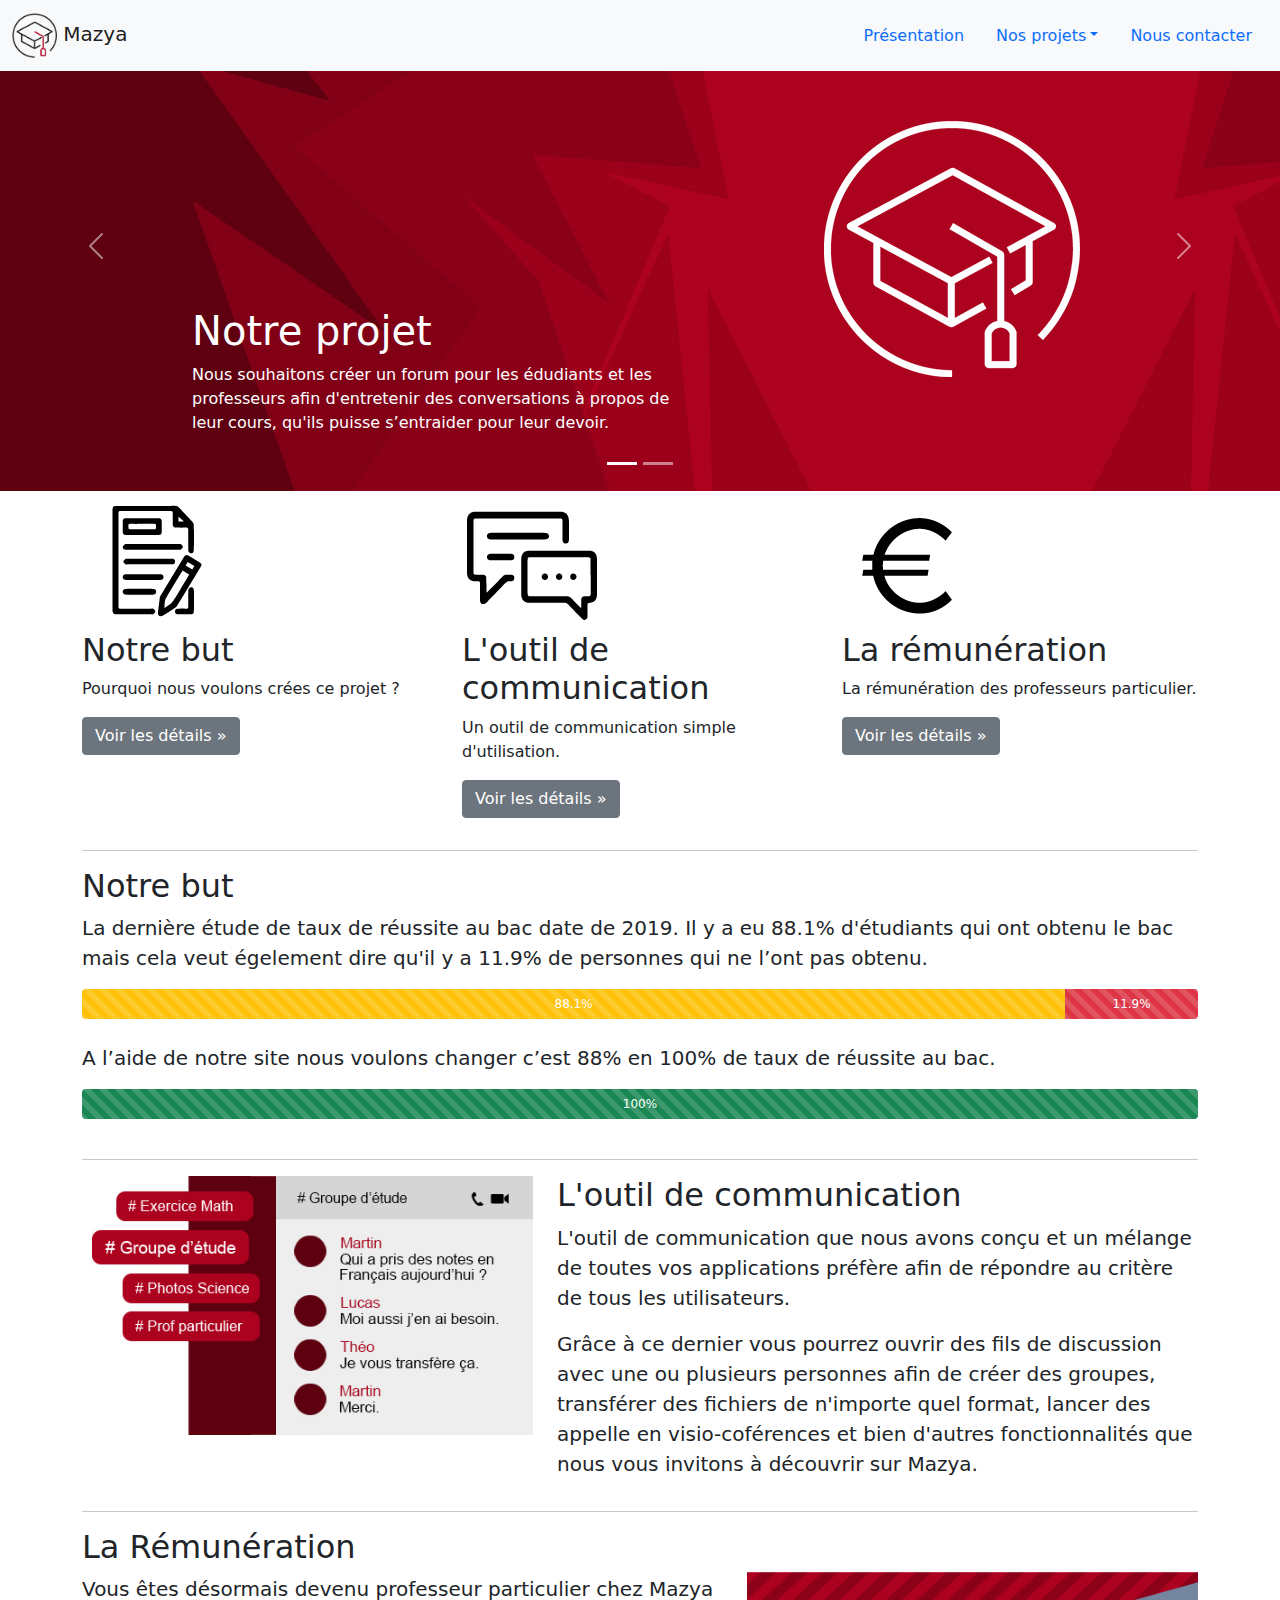
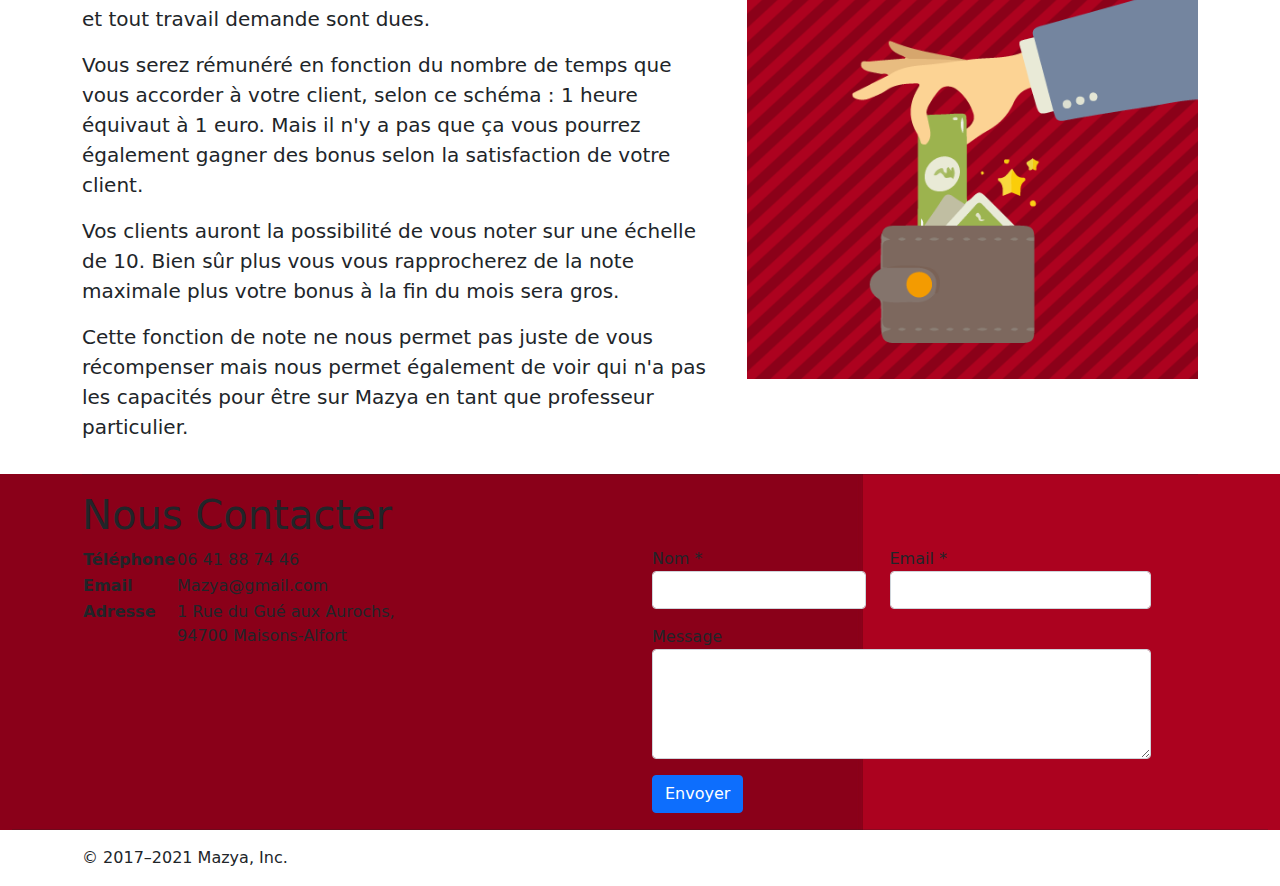
==== index.html @ 3cdfdeb8 "Update index.html" ====
<!doctype html>

<html lang="en">
  <head>
    <meta charset="utf-8">
    <meta name="viewport" content="width=device-width, initial-scale=1">
    <meta name="description" content="">
    <title>Mazya</title>
    <link rel="canonical" href="https://getbootstrap.com/docs/5.0/examples/carousel/">
    <link href="css/style.css" rel="stylesheet" >
    <link href="css/bootstrap.min.css" rel="stylesheet">
    
    <style>
      .bd-placeholder-img {
        font-size: 1.125rem;
        text-anchor: middle;
        -webkit-user-select: none;
        -moz-user-select: none;
        user-select: none;
      }

      @media (min-width: 768px) {
        .bd-placeholder-img-lg {
          font-size: 3.5rem;
        }
      }
    </style>
  </head>

  <body>
    
<header>
  <nav class="navbar navbar-expand-md navbar-light fixed-top bg-light">
    <div class="container-fluid">
          <a class="navbar-brand" id="navbar-brand-title" href="#">
          <img src="img\logo.png" alt="logo" width="45" height="45"> Mazya</a>
      <ul class="nav nav-pills">
        <li class="nav-item">
          <a class="nav-link" href="#">Présentation</a>
        </li>
        <li class="nav-item dropdown">
          <a class="nav-link dropdown-toggle" href="#" id="dropdown01" data-bs-toggle="dropdown" aria-expanded="false">Nos projets</a>
            <ul class="dropdown-menu" aria-labelledby="dropdown01">
              <li><a class="dropdown-item" id="dropdown-item" href="#but">Notre but</a></li>
              <li><a class="dropdown-item" id="dropdown-item" href="#communication">Communication</a></li>
              <li><a class="dropdown-item" id="dropdown-item" href="#argent">Rémuneration</a></li>   
            </ul>
        </li>
        <li class="nav-item">
          <a class="nav-link"  id="navbar-background" href="#Nouscontacter">Nous contacter</a>
        </li>
      </ul>
    </div>
  </nav>
</header>

<main>
  <div data-bs-spy="scroll" data-bs-target="#" data-bs-offset="0" tabindex="0">
  <div id="myCarousel" class="carousel slide" data-bs-ride="carousel">
    <div class="carousel-indicators">
      <button type="button" id="Présentation" data-bs-target="#myCarousel" data-bs-slide-to="0" class="active" aria-current="true" aria-label="Slide 1"></button>
      <button type="button" data-bs-target="#myCarousel" data-bs-slide-to="1" aria-label="Slide 2"></button>
    </div>

    <div class="carousel-inner">
      <div class="carousel-item active">
        <img src="img/banniere1.jpg" id="backgroud-carousel" class="bd-placeholder-img" aria-hidden="true" preserveAspectRatio="xMidYMid slice" focusable="false">
        <div class="container">
          <div class="carousel-caption text-start">
            <h1>Notre projet</h1>          
             <p>Nous souhaitons créer un forum pour les édudiants et les<br>
              professeurs afin d'entretenir des conversations à propos de<br>
              leur cours, qu'ils puisse s’entraider pour leur devoir.</p>
          </div>
        </div>
      </div>

      <div class="carousel-item">
        <img src="img/banniere2.jpg" id="backgroud-carousel" class="bd-placeholder-img" aria-hidden="true" preserveAspectRatio="xMidYMid slice" focusable="false">
        <div class="container">
          <div class="carousel-caption">

<!-- Button trigger modal -->
      <p><button type="button" class="btn btn-lg btn-primary" id="background-button" data-bs-toggle="modal" data-bs-target="#exampleModal">En savoir plus &raquo;</button></p>

          </div>
        </div>
      </div>
    </div>
    <button class="carousel-control-prev" type="button" data-bs-target="#myCarousel" data-bs-slide="prev">
      <span class="carousel-control-prev-icon" aria-hidden="true"></span>
      <span class="visually-hidden">Previous</span>
    </button>
    <button class="carousel-control-next" type="button" data-bs-target="#myCarousel" data-bs-slide="next">
      <span class="carousel-control-next-icon" aria-hidden="true"></span>
      <span class="visually-hidden">Next</span>
    </button>
  </div>

<!-- Modal -->
<div class="modal fade" id="exampleModal" tabindex="-1" aria-labelledby="exampleModalLabel" aria-hidden="true">
  <div class="modal-dialog modal-dialog-centered">
    <div class="modal-content">
      <div class="modal-header">
        <h5 class="modal-title" id="exampleModalLabel">Abonnement Mazya pro</h5>
      </div>
      <div class="modal-body" id="modal-text">
      Nous aimerions mettre en place un système d’abonnement qui vous permettrait d’obtenir l’aide de professeur particulier en échange de 9,99 € par mois, bien évidemment les professeurs particuliers qui aideront les étudiants sur la plateforme seront rémunérés.
      </div>
      <div class="modal-footer">
        <button type="button" class="btn btn-secondary" id="background-button" data-bs-dismiss="modal">Fermer</button>
      </div>
    </div>
  </div>
</div>

  <!-- Marketing messaging and featurettes
  ================================================== -->
  <!-- Wrap the rest of the page in another container to center all the content. -->

  <div class="container marketing">

    <!-- Three columns of text below the carousel -->
    <div class="row">
      <div class="col-lg-4">
        <img src="img/abonnement.png" id="backgroud-carousel">
        <h2>Notre but</h2>
        <p>Pourquoi nous voulons crées ce projet ?</p>
        <p><a class="btn btn-secondary" id="background-button" href="#but">Voir les détails &raquo;</a></p>
      </div><!-- /.col-lg-4 -->

      <div class="col-lg-4">
        <img src="img/message.png" id="backgroud-carousel">
        <h2>L'outil de communication</h2>
        <p>Un outil de communication simple d'utilisation.</p>
        <p><a class="btn btn-secondary" id="background-button" href="#communication">Voir les détails &raquo;</a></p>
      </div><!-- /.col-lg-4 -->

      <div class="col-lg-4">
        <img src="img/euro.png" id="backgroud-carousel">
        <h2>La rémunération</h2>
        <p>La rémunération des professeurs particulier.</p>
        <p><a class="btn btn-secondary" id="background-button" href="#argent">Voir les détails &raquo;</a></p>
      </div><!-- /.col-lg-4 -->
    </div><!-- /.row -->



    <!-- START THE FEATURETTES -->

    <hr class="featurette-divider" id="but">

    <div class="row featurette">
      <div class="col-md-12">
        <h2 class="featurette-heading">Notre but</h2>
        <p class="lead">La dernière étude de taux de réussite au bac date de 2019. Il y a eu 88.1% d'étudiants qui ont obtenu le bac mais cela veut égelement dire qu'il y a 11.9% de personnes qui ne l’ont pas obtenu.</p>
      </div>
      <div class="col-md-12">
        <div class="progress" style="height: 30px;" >
        <div class="progress-bar progress-bar-striped progress-bar-animated bg-warning" role="progressbar" style="width: 88.1%;" aria-valuenow="88.1" aria-valuemin="0" aria-valuemax="100">88.1%</div>
        <div class="progress-bar progress-bar-striped progress-bar-animated bg-danger" style="width:11.9%" aria-valuenow="11.9" aria-valuemin="0" aria-valuemax="100">11.9%</div>
        </div>
        <br>

        <div class="row featurette">
        <div class="col-md-12">
        <p class="lead">A l’aide de notre site nous voulons changer c’est 88% en 100% de taux de réussite au bac.</p></div>
        </div>

        <div class="progress" style="height: 30px;">
        <div class="progress-bar progress-bar-striped progress-bar-animated bg-success" role="progressbar" style="width: 100%;" aria-valuenow="100" aria-valuemin="0" aria-valuemax="100">100%</div>
        </div>
        <br>
      </div>
    </div>

    <hr class="featurette-divider" id="communication">

    <div class="row featurette">
      <div class="col-md-7 order-md-2">
        <h2 class="featurette-heading">L'outil de communication</h2>
        <p class="lead">L'outil de communication que nous avons conçu et un mélange de toutes vos applications préfère afin de répondre au critère de tous les utilisateurs.</p>
        <p class="lead">Grâce à ce dernier vous pourrez ouvrir des fils de discussion avec une ou plusieurs personnes afin de créer des groupes, transférer des fichiers de n'importe quel format, lancer des appelle en visio-coférences et bien d'autres fonctionnalités que nous vous invitons à découvrir sur Mazya.</p>
      </div>
      <div class="col-md-5">
        <img src="img/communication.jpg" class="bd-placeholder-img bd-placeholder-img-lg featurette-image img-fluid mx-auto" role="img" preserveAspectRatio="xMidYMid slice" focusable="false">

      </div>
    </div>

    <hr class="featurette-divider" id="argent">

    <div class="row featurette">
      <div class="col-md-7">
        <h2 class="featurette-heading">La Rémunération</h2>
        <p class="lead">Vous êtes désormais devenu professeur particulier chez Mazya et tout travail demande sont dues.</p>
        <p class="lead">Vous serez rémunéré en fonction du nombre de temps que vous accorder à votre client, selon ce schéma : 1 heure équivaut à 1 euro. Mais il n'y a pas que ça vous pourrez également gagner des bonus selon la satisfaction de votre client.</p>
        <p class="lead">Vos clients auront la possibilité de vous noter sur une échelle de 10. Bien sûr plus vous vous rapprocherez de la note maximale plus votre bonus à la fin du mois sera gros.</p>
        <p class="lead">Cette fonction de note ne nous permet pas juste de vous récompenser mais nous permet également de voir qui n'a pas les capacités pour être sur Mazya en tant que professeur particulier.</p>
      </div>
      <div class="col-md-5 order-md-1">
        <img src="img/rémunération.png" class="bd-placeholder-img bd-placeholder-img-lg featurette-image img-fluid mx-auto" role="img" preserveAspectRatio="xMidYMid slice"focusable="false">
    </div>

    <!-- /END THE FEATURETTES -->

  </div>
</div><!-- /.container -->

    <!-- Container (Contact Section) -->
<div class="container-fluid" style="background-image: url('img/banniere3.jpg');">
<div id="contact" class="container">
  <hr class="featurette-divider" id="Nouscontacter">
  <h1 id="test2">Nous Contacter</h1>
  <div class="row">
      
       <div class="col-md-6">
          <table id="table">
          <tr>
            <td class="td1"><b>Téléphone</b></td>
            <td class="td2">06 41 88 74 46</td>
          </tr>
          <tr>
            <td class="td3"><b>Email</b></td>
            <td class="td4">Mazya@gmail.com</td>
          </tr>
          <tr>
            <td class="align-text-top td3"><b>Adresse</b></td>
            <td class="td4">1 Rue du Gué aux Aurochs, <br>94700 Maisons-Alfort</td>
          </tr>
        </table>
       </div>
      <form action="mailto:zakariabelfaida2004@gmail.com" class="col-md-6">              
      <div>
        <div class="row">
         <div class="col-sm-5 form-group">
          <label id="td5">Nom *</label>
          <input class="form-control" id="name" type="text" required="required" data-validation-required-message="Please enter your name." />
          <p class="help-block text-danger"></p>
         </div>

         <div class="col-sm-6 form-group">
          <label id="td5">Email *</label>
          <input class="form-control" id="email" type="email" required="required" data-validation-required-message="Please enter your email address." />
          <p class="help-block text-danger"></p>
         </div>

         <div class="col-sm-11 form-group">
          <label>Message</label>
          <textarea class="form-control" id="message" rows="4" required="required" data-validation-required-message="Please enter a message."></textarea>
          <p class="help-block text-danger"></p>
         </div>

         <div class="form-group">
          <button class="btn btn-primary btn-block" id="button-contact" type="submit">Envoyer</button></div>
       </div>
      </div>
    </form>
    </div>
  </div>
  <hr class="featurette-divider2" >
</div>

  <!-- FOOTER -->
    <footer class="container-fluid">
    <p class="container">&copy; 2017–2021 Mazya, Inc.</p>
  </footer>
</main>
</div>
  <script src="js/bootstrap.bundle.min.js"></script>
  </body>
</html>
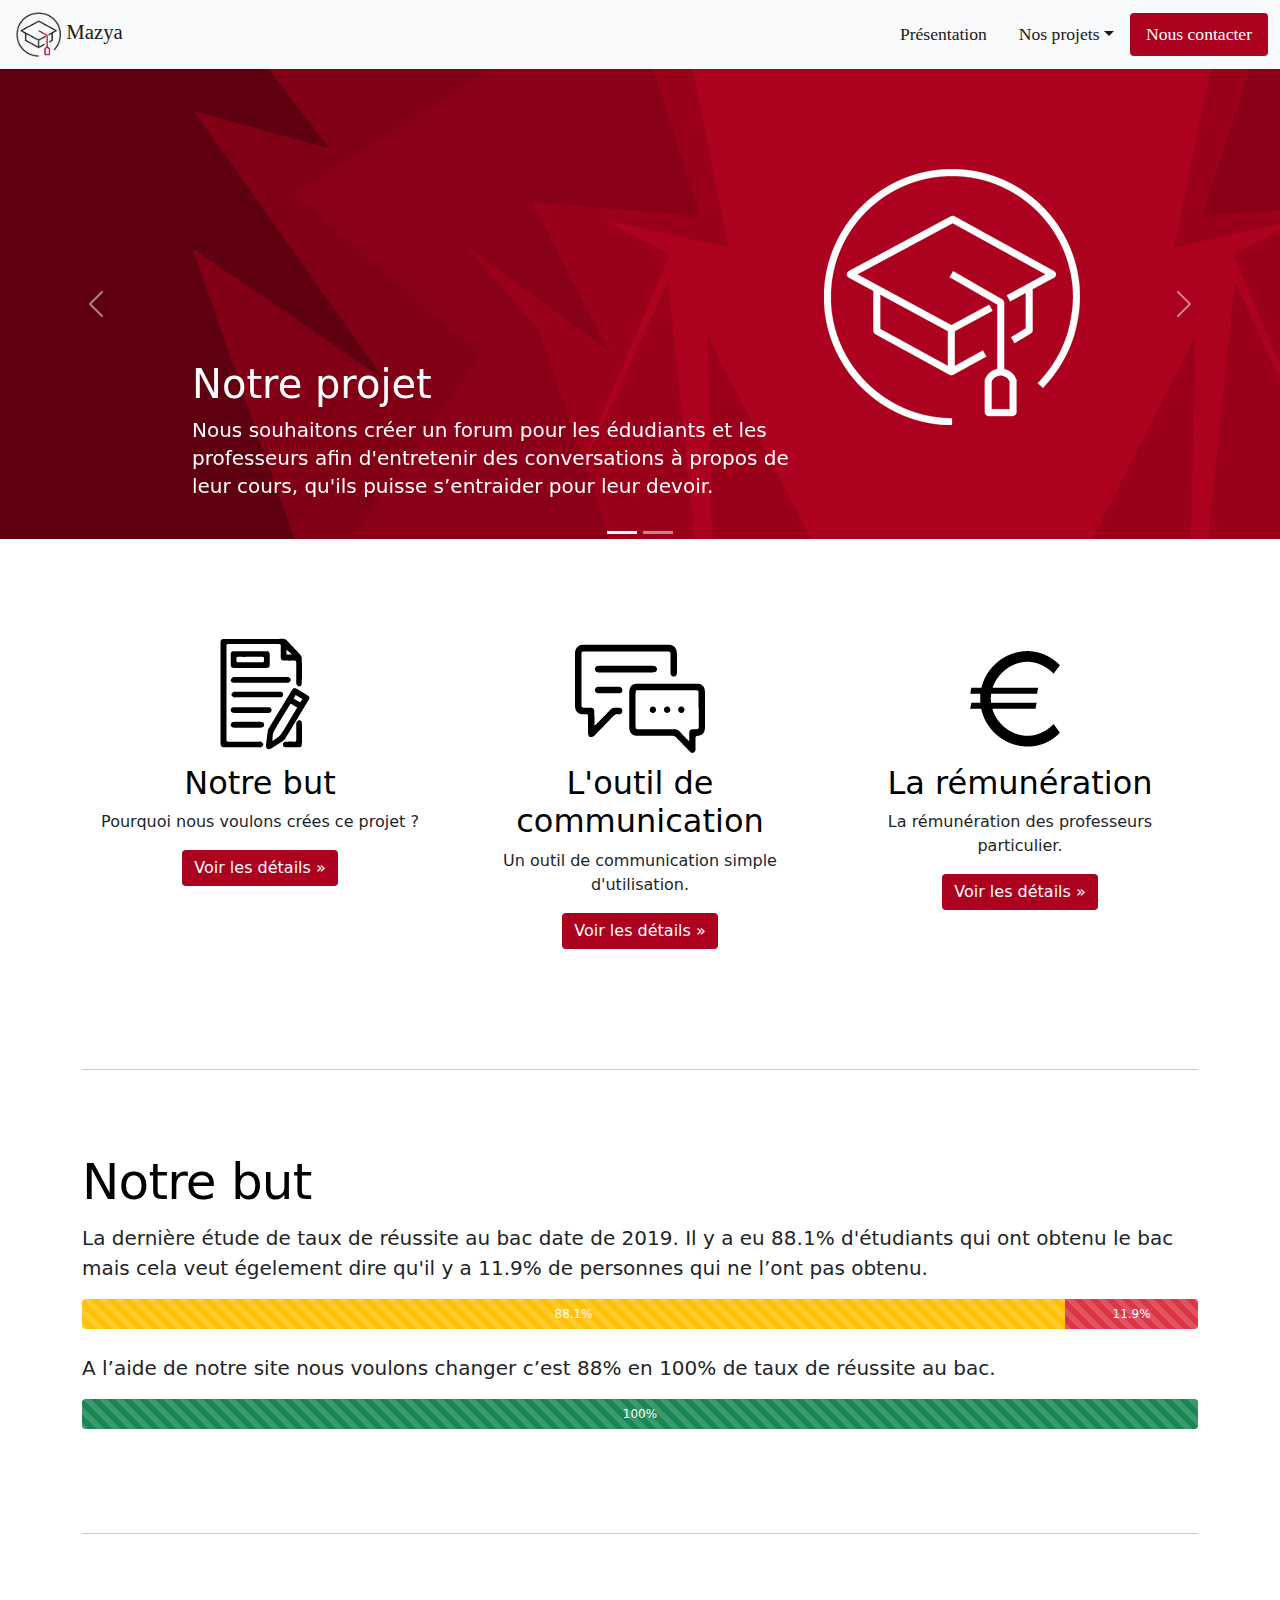
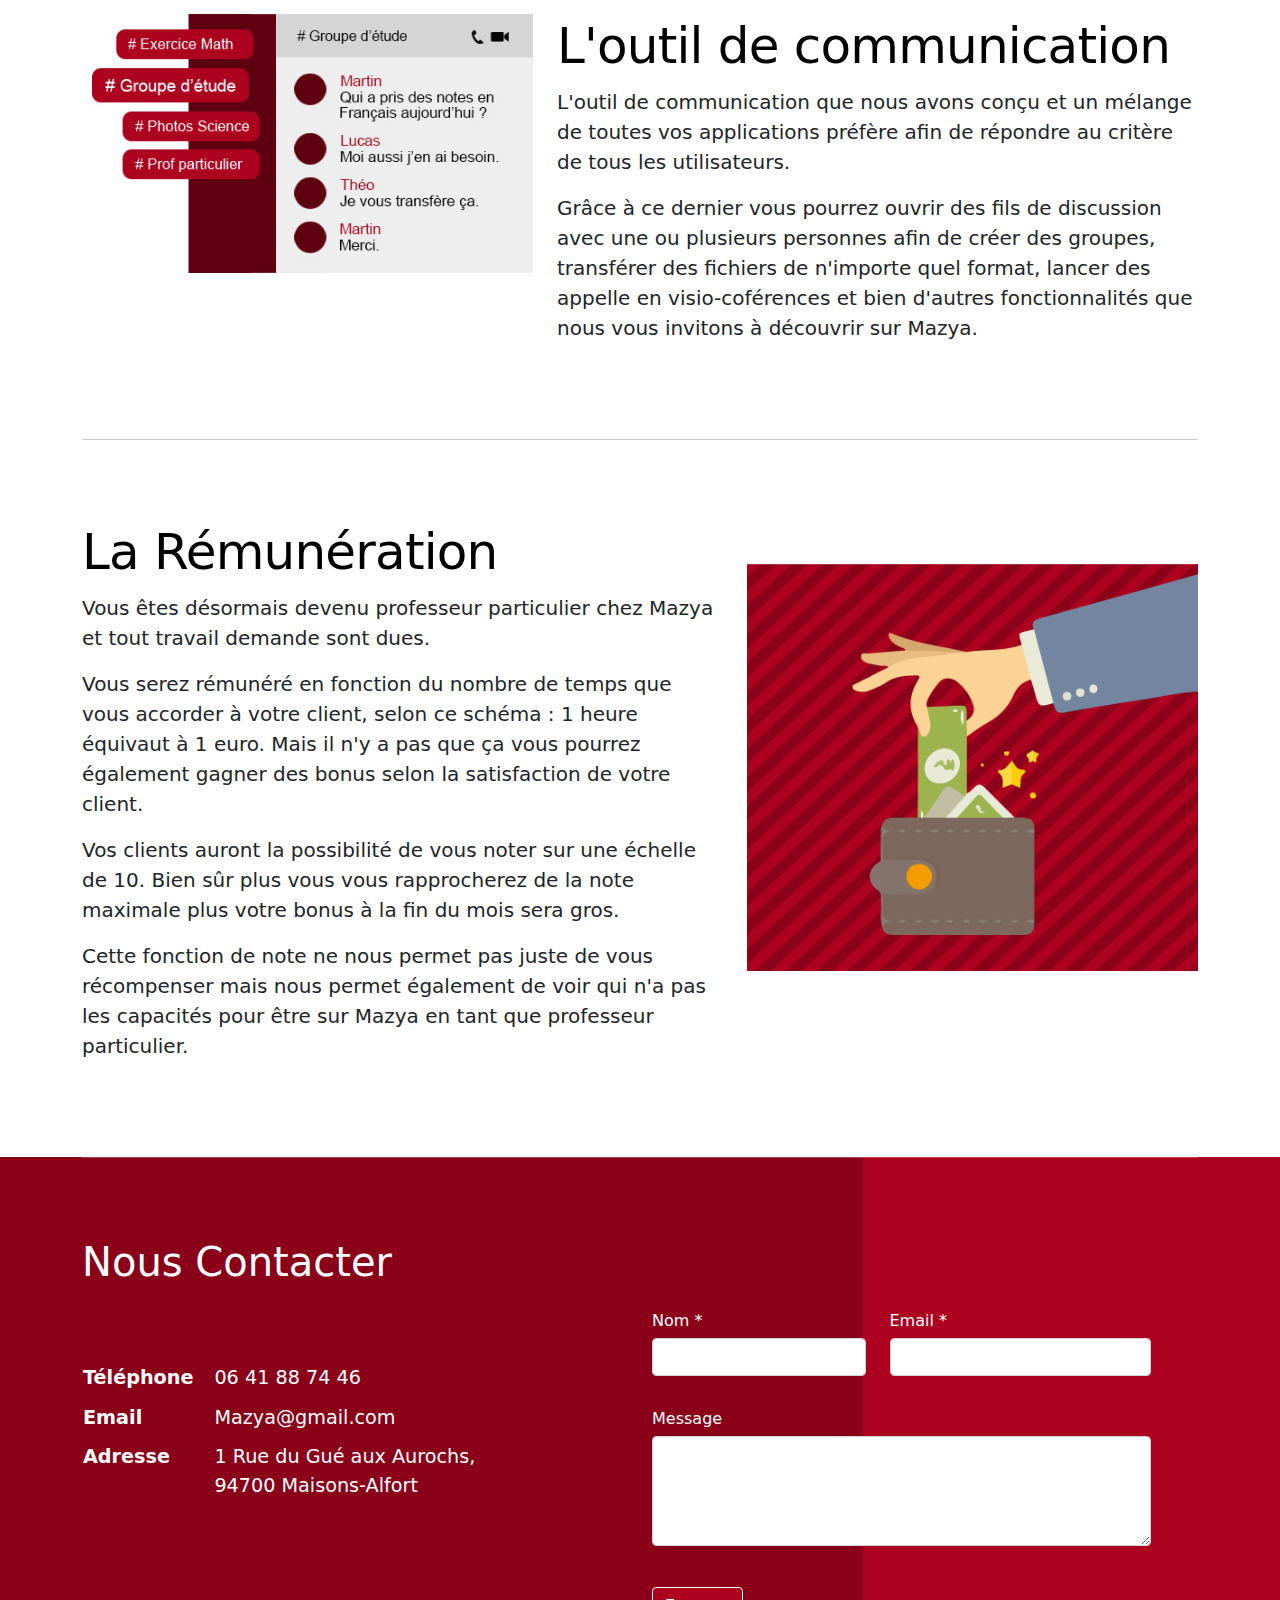
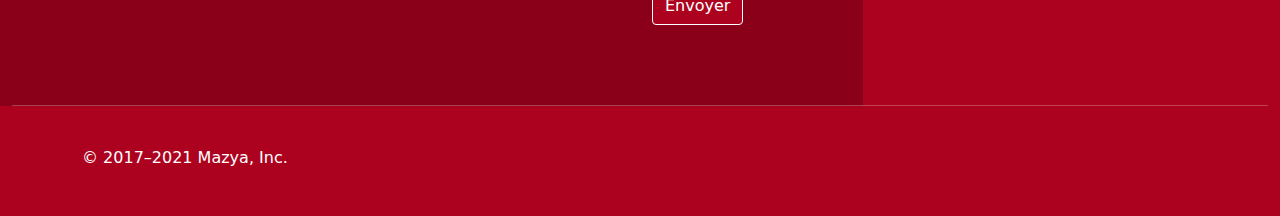
==== commit 6d62ba81: "Add files via upload" ====
--- a/index.html
+++ b/index.html
@@ -7,9 +7,8 @@
     <meta name="description" content="">
     <title>Mazya</title>
     <link rel="canonical" href="https://getbootstrap.com/docs/5.0/examples/carousel/">
-    <link href="css/style.css" rel="stylesheet" >
-    <link href="css/bootstrap.min.css" rel="stylesheet">
-    
+    <link href="Style.css" rel="stylesheet" >
+
     <style>
       .bd-placeholder-img {
         font-size: 1.125rem;
@@ -267,6 +266,6 @@
   </footer>
 </main>
 </div>
-  <script src="js/bootstrap.bundle.min.js"></script>
+<script src="js/bootstrap.bundle.min.js"></script>
   </body>
 </html>
--- a/Style.css
+++ b/Style.css
@@ -0,0 +1,284 @@
+/* GLOBAL STYLES
+-------------------------------------------------- */
+/* Padding below the footer and lighter body text */
+
+body 
+{
+  padding-top: 3rem;
+  color: #5a5a5a;
+}
+
+
+/* CUSTOMIZE THE CAROUSEL
+-------------------------------------------------- */
+
+/* Carousel base class */
+.carousel 
+{
+  margin-bottom: 4rem;
+}
+/* Since positioning the image, we need to help out the caption */
+.carousel-caption 
+{
+  bottom: 3rem;
+  z-index: 10;
+}
+
+/* Declare heights because of positioning of img element */
+.carousel-item 
+{
+  height: 32rem;
+}
+.carousel-item > img 
+{
+  position: absolute;
+  top: 0;
+  left: 0;
+  min-width: 100%;
+  height: 32rem; 
+}
+
+
+/* MARKETING CONTENT
+-------------------------------------------------- */
+
+/* Center align the text within the three columns below the carousel */
+.marketing .col-lg-4 {
+  margin-bottom: 1.5rem;
+  text-align: center;
+}
+.marketing h2 {
+  font-weight: 400;
+}
+/* rtl:begin:ignore */
+.marketing .col-lg-4 p {
+  margin-right: .75rem;
+  margin-left: .75rem;
+}
+/* rtl:end:ignore */
+
+
+/* Featurettes
+------------------------- */
+
+.featurette-divider {
+  margin: 5rem 0; /* Space out the Bootstrap <hr> more */
+}
+
+/* Thin out the marketing headings */
+.featurette-heading {
+  font-weight: 300;
+  line-height: 1.3;
+  /* rtl:remove */
+  letter-spacing: -.05rem;
+}
+
+
+/* RESPONSIVE CSS
+-------------------------------------------------- */
+
+@media (min-width: 40em) {
+  /* Bump up size of carousel content */
+  .carousel-caption p {
+    margin-bottom: 1.25rem;
+    font-size: 1.25rem;
+    line-height: 1.4;
+  }
+
+  .featurette-heading {
+    font-size: 50px;
+  }
+}
+
+@media (min-width: 62em) {
+  .featurette-heading {
+    margin-top: 0rem;
+  }
+}
+
+#navbar-brand-title
+{
+	color: #1a1a1a;
+	text-decoration: none;
+	font-size: 1.3em;
+	font-family: helvetica rounded; 
+	margin: -1px;
+	padding: 5px;
+
+}
+
+li a 
+{
+	color: #1a1a1a;
+	text-decoration: none;
+	font-size: 1.1em;
+	font-family: helvetica rounded;
+}
+
+li a:hover:not(.active) 
+{
+  color: #ad021f;
+}
+
+.active 
+{
+  color: #ad021f;
+}
+
+ #navbar-background
+ {
+ 	background-color: #ad021f;
+ 	color: white;
+ }
+
+ #navbar-background:hover:not(.active)
+ {
+ 	color: #ad021f;
+ 	background-color: #f8f9fa;
+ }
+
+#backgroud-carousel
+{
+	width: auto;
+	height: auto;
+}
+
+#background-button
+{
+	background-color: #ad021f;
+	border: none;
+}
+
+h2
+{
+	color: black;
+}
+
+#dropdown-item
+{
+	background-color: white;
+}
+
+#modal-text
+{
+	text-decoration: none;
+	font-size: 1.2em; 
+	color: black; 
+}
+
+label
+{
+	padding-top: 15px;
+	padding-bottom: 5px;
+}
+
+
+#table
+{
+	font-size: 1.2em;
+	color: white;
+}
+
+.td1
+{
+	padding-top: 70px;
+	padding-left: px;
+}
+
+.td2
+{
+	padding-top: 70px;
+	padding-left: 20px;
+}
+
+.td3
+{
+	padding-top: 10px;
+	padding-left: px;
+}
+
+.td4
+{
+	padding-left: 20px;
+	padding-top: 10px;
+}
+
+.form-control 
+{
+  	border-radius: 0;
+  	border-color: white;
+  	border: none;
+  	border-bottom: 1px solid;
+  	background-color: #ad021f;
+  	color: white;
+}
+
+.form-control:focus 
+{
+  border-bottom: 2px solid;
+  border-color: white;
+  background-color: #ad021f;
+  color: white;
+}
+
+
+#button-contact
+{
+	margin-top: 25px;
+	border: 1px solid;
+	color: white;
+ 	background-color: #ad021f;
+ 	border-color: white;
+}
+
+ #button-contact:hover:not(.active)
+ {
+	border-color: #ad021f;
+	background-color: white;
+	color: #ad021f;
+ 	border: 1px solid;
+ }
+
+textarea 
+{
+    resize: none;
+}
+
+#test2
+{
+ 	color: white;
+}
+
+#contact
+{
+	color: white;
+	background-image: 
+}
+
+.lead
+{
+	font-size: 1.4em;
+}
+
+footer
+{
+	padding-bottom: 30px; 
+	padding-top: 40px;
+	background-color: #ad021f;
+	color: white;
+}
+
+.featurette-divider2 
+{
+  margin-top: 5rem;
+  margin-bottom: .50px;
+  color: white
+}
+
+@charset "UTF-8";/*!
+ * Bootstrap v5.0.0-beta2 (https://getbootstrap.com/)
+ * Copyright 2011-2021 The Bootstrap Authors
+ * Copyright 2011-2021 Twitter, Inc.
+ * Licensed under MIT (https://github.com/twbs/bootstrap/blob/main/LICENSE)
+ */:root{--bs-blue:#0d6efd;--bs-indigo:#6610f2;--bs-purple:#6f42c1;--bs-pink:#d63384;--bs-red:#dc3545;--bs-orange:#fd7e14;--bs-yellow:#ffc107;--bs-green:#198754;--bs-teal:#20c997;--bs-cyan:#0dcaf0;--bs-white:#fff;--bs-gray:#6c757d;--bs-gray-dark:#343a40;--bs-primary:#0d6efd;--bs-secondary:#6c757d;--bs-success:#198754;--bs-info:#0dcaf0;--bs-warning:#ffc107;--bs-danger:#dc3545;--bs-light:#f8f9fa;--bs-dark:#212529;--bs-font-sans-serif:system-ui,-apple-system,"Segoe UI",Roboto,"Helvetica Neue",Arial,"Noto Sans","Liberation Sans",sans-serif,"Apple Color Emoji","Segoe UI Emoji","Segoe UI Symbol","Noto Color Emoji";--bs-font-monospace:SFMono-Regular,Menlo,Monaco,Consolas,"Liberation Mono","Courier New",monospace;--bs-gradient:linear-gradient(180deg, rgba(255, 255, 255, 0.15), rgba(255, 255, 255, 0))}*,::after,::before{box-sizing:border-box}@media (prefers-reduced-motion:no-preference){:root{scroll-behavior:smooth}}body{margin:0;font-family:var(--bs-font-sans-serif);font-size:1rem;font-weight:400;line-height:1.5;color:#212529;background-color:#fff;-webkit-text-size-adjust:100%;-webkit-tap-highlight-color:transparent}[tabindex="-1"]:focus:not(:focus-visible){outline:0!important}hr{margin:1rem 0;color:inherit;background-color:currentColor;border:0;opacity:.25}hr:not([size]){height:1px}.h1,.h2,.h3,.h4,.h5,.h6,h1,h2,h3,h4,h5,h6{margin-top:0;margin-bottom:.5rem;font-weight:500;line-height:1.2}.h1,h1{font-size:calc(1.375rem + 1.5vw)}@media (min-width:1200px){.h1,h1{font-size:2.5rem}}.h2,h2{font-size:calc(1.325rem + .9vw)}@media (min-width:1200px){.h2,h2{font-size:2rem}}.h3,h3{font-size:calc(1.3rem + .6vw)}@media (min-width:1200px){.h3,h3{font-size:1.75rem}}.h4,h4{font-size:calc(1.275rem + .3vw)}@media (min-width:1200px){.h4,h4{font-size:1.5rem}}.h5,h5{font-size:1.25rem}.h6,h6{font-size:1rem}p{margin-top:0;margin-bottom:1rem}abbr[data-bs-original-title],abbr[title]{text-decoration:underline;-webkit-text-decoration:underline dotted;text-decoration:underline dotted;cursor:help;-webkit-text-decoration-skip-ink:none;text-decoration-skip-ink:none}address{margin-bottom:1rem;font-style:normal;line-height:inherit}ol,ul{padding-left:2rem}dl,ol,ul{margin-top:0;margin-bottom:1rem}ol ol,ol ul,ul ol,ul ul{margin-bottom:0}dt{font-weight:700}dd{margin-bottom:.5rem;margin-left:0}blockquote{margin:0 0 1rem}b,strong{font-weight:bolder}.small,small{font-size:.875em}.mark,mark{padding:.2em;background-color:#fcf8e3}sub,sup{position:relative;font-size:.75em;line-height:0;vertical-align:baseline}sub{bottom:-.25em}sup{top:-.5em}a{color:#0d6efd;text-decoration:underline}a:hover{color:#0a58ca}a:not([href]):not([class]),a:not([href]):not([class]):hover{color:inherit;text-decoration:none}code,kbd,pre,samp{font-family:var(--bs-font-monospace);font-size:1em;direction:ltr;unicode-bidi:bidi-override}pre{display:block;margin-top:0;margin-bottom:1rem;overflow:auto;font-size:.875em}pre code{font-size:inherit;color:inherit;word-break:normal}code{font-size:.875em;color:#d63384;word-wrap:break-word}a>code{color:inherit}kbd{padding:.2rem .4rem;font-size:.875em;color:#fff;background-color:#212529;border-radius:.2rem}kbd kbd{padding:0;font-size:1em;font-weight:700}figure{margin:0 0 1rem}img,svg{vertical-align:middle}table{caption-side:bottom;border-collapse:collapse}caption{padding-top:.5rem;padding-bottom:.5rem;color:#6c757d;text-align:left}th{text-align:inherit;text-align:-webkit-match-parent}tbody,td,tfoot,th,thead,tr{border-color:inherit;border-style:solid;border-width:0}label{display:inline-block}button{border-radius:0}button:focus:not(:focus-visible){outline:0}button,input,optgroup,select,textarea{margin:0;font-family:inherit;font-size:inherit;line-height:inherit}button,select{text-transform:none}[role=button]{cursor:pointer}select{word-wrap:normal}[list]::-webkit-calendar-picker-indicator{display:none}[type=button],[type=reset],[type=submit],button{-webkit-appearance:button}[type=button]:not(:disabled),[type=reset]:not(:disabled),[type=submit]:not(:disabled),button:not(:disabled){cursor:pointer}::-moz-focus-inner{padding:0;border-style:none}textarea{resize:vertical}fieldset{min-width:0;padding:0;margin:0;border:0}legend{float:left;width:100%;padding:0;margin-bottom:.5rem;font-size:calc(1.275rem + .3vw);line-height:inherit}@media (min-width:1200px){legend{font-size:1.5rem}}legend+*{clear:left}::-webkit-datetime-edit-day-field,::-webkit-datetime-edit-fields-wrapper,::-webkit-datetime-edit-hour-field,::-webkit-datetime-edit-minute,::-webkit-datetime-edit-month-field,::-webkit-datetime-edit-text,::-webkit-datetime-edit-year-field{padding:0}::-webkit-inner-spin-button{height:auto}[type=search]{outline-offset:-2px;-webkit-appearance:textfield}::-webkit-search-decoration{-webkit-appearance:none}::-webkit-color-swatch-wrapper{padding:0}::file-selector-button{font:inherit}::-webkit-file-upload-button{font:inherit;-webkit-appearance:button}output{display:inline-block}iframe{border:0}summary{display:list-item;cursor:pointer}progress{vertical-align:baseline}[hidden]{display:none!important}.lead{font-size:1.25rem;font-weight:300}.display-1{font-size:calc(1.625rem + 4.5vw);font-weight:300;line-height:1.2}@media (min-width:1200px){.display-1{font-size:5rem}}.display-2{font-size:calc(1.575rem + 3.9vw);font-weight:300;line-height:1.2}@media (min-width:1200px){.display-2{font-size:4.5rem}}.display-3{font-size:calc(1.525rem + 3.3vw);font-weight:300;line-height:1.2}@media (min-width:1200px){.display-3{font-size:4rem}}.display-4{font-size:calc(1.475rem + 2.7vw);font-weight:300;line-height:1.2}@media (min-width:1200px){.display-4{font-size:3.5rem}}.display-5{font-size:calc(1.425rem + 2.1vw);font-weight:300;line-height:1.2}@media (min-width:1200px){.display-5{font-size:3rem}}.display-6{font-size:calc(1.375rem + 1.5vw);font-weight:300;line-height:1.2}@media (min-width:1200px){.display-6{font-size:2.5rem}}.list-unstyled{padding-left:0;list-style:none}.list-inline{padding-left:0;list-style:none}.list-inline-item{display:inline-block}.list-inline-item:not(:last-child){margin-right:.5rem}.initialism{font-size:.875em;text-transform:uppercase}.blockquote{margin-bottom:1rem;font-size:1.25rem}.blockquote>:last-child{margin-bottom:0}.blockquote-footer{margin-top:-1rem;margin-bottom:1rem;font-size:.875em;color:#6c757d}.blockquote-footer::before{content:"— "}.img-fluid{max-width:100%;height:auto}.img-thumbnail{padding:.25rem;background-color:#fff;border:1px solid #dee2e6;border-radius:.25rem;max-width:100%;height:auto}.figure{display:inline-block}.figure-img{margin-bottom:.5rem;line-height:1}.figure-caption{font-size:.875em;color:#6c757d}.container,.container-fluid,.container-lg,.container-md,.container-sm,.container-xl,.container-xxl{width:100%;padding-right:var(--bs-gutter-x,.75rem);padding-left:var(--bs-gutter-x,.75rem);margin-right:auto;margin-left:auto}@media (min-width:576px){.container,.container-sm{max-width:540px}}@media (min-width:768px){.container,.container-md,.container-sm{max-width:720px}}@media (min-width:992px){.container,.container-lg,.container-md,.container-sm{max-width:960px}}@media (min-width:1200px){.container,.container-lg,.container-md,.container-sm,.container-xl{max-width:1140px}}@media (min-width:1400px){.container,.container-lg,.container-md,.container-sm,.container-xl,.container-xxl{max-width:1320px}}.row{--bs-gutter-x:1.5rem;--bs-gutter-y:0;display:flex;flex-wrap:wrap;margin-top:calc(var(--bs-gutter-y) * -1);margin-right:calc(var(--bs-gutter-x)/ -2);margin-left:calc(var(--bs-gutter-x)/ -2)}.row>*{flex-shrink:0;width:100%;max-width:100%;padding-right:calc(var(--bs-gutter-x)/ 2);padding-left:calc(var(--bs-gutter-x)/ 2);margin-top:var(--bs-gutter-y)}.col{flex:1 0 0%}.row-cols-auto>*{flex:0 0 auto;width:auto}.row-cols-1>*{flex:0 0 auto;width:100%}.row-cols-2>*{flex:0 0 auto;width:50%}.row-cols-3>*{flex:0 0 auto;width:33.3333333333%}.row-cols-4>*{flex:0 0 auto;width:25%}.row-cols-5>*{flex:0 0 auto;width:20%}.row-cols-6>*{flex:0 0 auto;width:16.6666666667%}.col-auto{flex:0 0 auto;width:auto}.col-1{flex:0 0 auto;width:8.3333333333%}.col-2{flex:0 0 auto;width:16.6666666667%}.col-3{flex:0 0 auto;width:25%}.col-4{flex:0 0 auto;width:33.3333333333%}.col-5{flex:0 0 auto;width:41.6666666667%}.col-6{flex:0 0 auto;width:50%}.col-7{flex:0 0 auto;width:58.3333333333%}.col-8{flex:0 0 auto;width:66.6666666667%}.col-9{flex:0 0 auto;width:75%}.col-10{flex:0 0 auto;width:83.3333333333%}.col-11{flex:0 0 auto;width:91.6666666667%}.col-12{flex:0 0 auto;width:100%}.offset-1{margin-left:8.3333333333%}.offset-2{margin-left:16.6666666667%}.offset-3{margin-left:25%}.offset-4{margin-left:33.3333333333%}.offset-5{margin-left:41.6666666667%}.offset-6{margin-left:50%}.offset-7{margin-left:58.3333333333%}.offset-8{margin-left:66.6666666667%}.offset-9{margin-left:75%}.offset-10{margin-left:83.3333333333%}.offset-11{margin-left:91.6666666667%}.g-0,.gx-0{--bs-gutter-x:0}.g-0,.gy-0{--bs-gutter-y:0}.g-1,.gx-1{--bs-gutter-x:0.25rem}.g-1,.gy-1{--bs-gutter-y:0.25rem}.g-2,.gx-2{--bs-gutter-x:0.5rem}.g-2,.gy-2{--bs-gutter-y:0.5rem}.g-3,.gx-3{--bs-gutter-x:1rem}.g-3,.gy-3{--bs-gutter-y:1rem}.g-4,.gx-4{--bs-gutter-x:1.5rem}.g-4,.gy-4{--bs-gutter-y:1.5rem}.g-5,.gx-5{--bs-gutter-x:3rem}.g-5,.gy-5{--bs-gutter-y:3rem}@media (min-width:576px){.col-sm{flex:1 0 0%}.row-cols-sm-auto>*{flex:0 0 auto;width:auto}.row-cols-sm-1>*{flex:0 0 auto;width:100%}.row-cols-sm-2>*{flex:0 0 auto;width:50%}.row-cols-sm-3>*{flex:0 0 auto;width:33.3333333333%}.row-cols-sm-4>*{flex:0 0 auto;width:25%}.row-cols-sm-5>*{flex:0 0 auto;width:20%}.row-cols-sm-6>*{flex:0 0 auto;width:16.6666666667%}.col-sm-auto{flex:0 0 auto;width:auto}.col-sm-1{flex:0 0 auto;width:8.3333333333%}.col-sm-2{flex:0 0 auto;width:16.6666666667%}.col-sm-3{flex:0 0 auto;width:25%}.col-sm-4{flex:0 0 auto;width:33.3333333333%}.col-sm-5{flex:0 0 auto;width:41.6666666667%}.col-sm-6{flex:0 0 auto;width:50%}.col-sm-7{flex:0 0 auto;width:58.3333333333%}.col-sm-8{flex:0 0 auto;width:66.6666666667%}.col-sm-9{flex:0 0 auto;width:75%}.col-sm-10{flex:0 0 auto;width:83.3333333333%}.col-sm-11{flex:0 0 auto;width:91.6666666667%}.col-sm-12{flex:0 0 auto;width:100%}.offset-sm-0{margin-left:0}.offset-sm-1{margin-left:8.3333333333%}.offset-sm-2{margin-left:16.6666666667%}.offset-sm-3{margin-left:25%}.offset-sm-4{margin-left:33.3333333333%}.offset-sm-5{margin-left:41.6666666667%}.offset-sm-6{margin-left:50%}.offset-sm-7{margin-left:58.3333333333%}.offset-sm-8{margin-left:66.6666666667%}.offset-sm-9{margin-left:75%}.offset-sm-10{margin-left:83.3333333333%}.offset-sm-11{margin-left:91.6666666667%}.g-sm-0,.gx-sm-0{--bs-gutter-x:0}.g-sm-0,.gy-sm-0{--bs-gutter-y:0}.g-sm-1,.gx-sm-1{--bs-gutter-x:0.25rem}.g-sm-1,.gy-sm-1{--bs-gutter-y:0.25rem}.g-sm-2,.gx-sm-2{--bs-gutter-x:0.5rem}.g-sm-2,.gy-sm-2{--bs-gutter-y:0.5rem}.g-sm-3,.gx-sm-3{--bs-gutter-x:1rem}.g-sm-3,.gy-sm-3{--bs-gutter-y:1rem}.g-sm-4,.gx-sm-4{--bs-gutter-x:1.5rem}.g-sm-4,.gy-sm-4{--bs-gutter-y:1.5rem}.g-sm-5,.gx-sm-5{--bs-gutter-x:3rem}.g-sm-5,.gy-sm-5{--bs-gutter-y:3rem}}@media (min-width:768px){.col-md{flex:1 0 0%}.row-cols-md-auto>*{flex:0 0 auto;width:auto}.row-cols-md-1>*{flex:0 0 auto;width:100%}.row-cols-md-2>*{flex:0 0 auto;width:50%}.row-cols-md-3>*{flex:0 0 auto;width:33.3333333333%}.row-cols-md-4>*{flex:0 0 auto;width:25%}.row-cols-md-5>*{flex:0 0 auto;width:20%}.row-cols-md-6>*{flex:0 0 auto;width:16.6666666667%}.col-md-auto{flex:0 0 auto;width:auto}.col-md-1{flex:0 0 auto;width:8.3333333333%}.col-md-2{flex:0 0 auto;width:16.6666666667%}.col-md-3{flex:0 0 auto;width:25%}.col-md-4{flex:0 0 auto;width:33.3333333333%}.col-md-5{flex:0 0 auto;width:41.6666666667%}.col-md-6{flex:0 0 auto;width:50%}.col-md-7{flex:0 0 auto;width:58.3333333333%}.col-md-8{flex:0 0 auto;width:66.6666666667%}.col-md-9{flex:0 0 auto;width:75%}.col-md-10{flex:0 0 auto;width:83.3333333333%}.col-md-11{flex:0 0 auto;width:91.6666666667%}.col-md-12{flex:0 0 auto;width:100%}.offset-md-0{margin-left:0}.offset-md-1{margin-left:8.3333333333%}.offset-md-2{margin-left:16.6666666667%}.offset-md-3{margin-left:25%}.offset-md-4{margin-left:33.3333333333%}.offset-md-5{margin-left:41.6666666667%}.offset-md-6{margin-left:50%}.offset-md-7{margin-left:58.3333333333%}.offset-md-8{margin-left:66.6666666667%}.offset-md-9{margin-left:75%}.offset-md-10{margin-left:83.3333333333%}.offset-md-11{margin-left:91.6666666667%}.g-md-0,.gx-md-0{--bs-gutter-x:0}.g-md-0,.gy-md-0{--bs-gutter-y:0}.g-md-1,.gx-md-1{--bs-gutter-x:0.25rem}.g-md-1,.gy-md-1{--bs-gutter-y:0.25rem}.g-md-2,.gx-md-2{--bs-gutter-x:0.5rem}.g-md-2,.gy-md-2{--bs-gutter-y:0.5rem}.g-md-3,.gx-md-3{--bs-gutter-x:1rem}.g-md-3,.gy-md-3{--bs-gutter-y:1rem}.g-md-4,.gx-md-4{--bs-gutter-x:1.5rem}.g-md-4,.gy-md-4{--bs-gutter-y:1.5rem}.g-md-5,.gx-md-5{--bs-gutter-x:3rem}.g-md-5,.gy-md-5{--bs-gutter-y:3rem}}@media (min-width:992px){.col-lg{flex:1 0 0%}.row-cols-lg-auto>*{flex:0 0 auto;width:auto}.row-cols-lg-1>*{flex:0 0 auto;width:100%}.row-cols-lg-2>*{flex:0 0 auto;width:50%}.row-cols-lg-3>*{flex:0 0 auto;width:33.3333333333%}.row-cols-lg-4>*{flex:0 0 auto;width:25%}.row-cols-lg-5>*{flex:0 0 auto;width:20%}.row-cols-lg-6>*{flex:0 0 auto;width:16.6666666667%}.col-lg-auto{flex:0 0 auto;width:auto}.col-lg-1{flex:0 0 auto;width:8.3333333333%}.col-lg-2{flex:0 0 auto;width:16.6666666667%}.col-lg-3{flex:0 0 auto;width:25%}.col-lg-4{flex:0 0 auto;width:33.3333333333%}.col-lg-5{flex:0 0 auto;width:41.6666666667%}.col-lg-6{flex:0 0 auto;width:50%}.col-lg-7{flex:0 0 auto;width:58.3333333333%}.col-lg-8{flex:0 0 auto;width:66.6666666667%}.col-lg-9{flex:0 0 auto;width:75%}.col-lg-10{flex:0 0 auto;width:83.3333333333%}.col-lg-11{flex:0 0 auto;width:91.6666666667%}.col-lg-12{flex:0 0 auto;width:100%}.offset-lg-0{margin-left:0}.offset-lg-1{margin-left:8.3333333333%}.offset-lg-2{margin-left:16.6666666667%}.offset-lg-3{margin-left:25%}.offset-lg-4{margin-left:33.3333333333%}.offset-lg-5{margin-left:41.6666666667%}.offset-lg-6{margin-left:50%}.offset-lg-7{margin-left:58.3333333333%}.offset-lg-8{margin-left:66.6666666667%}.offset-lg-9{margin-left:75%}.offset-lg-10{margin-left:83.3333333333%}.offset-lg-11{margin-left:91.6666666667%}.g-lg-0,.gx-lg-0{--bs-gutter-x:0}.g-lg-0,.gy-lg-0{--bs-gutter-y:0}.g-lg-1,.gx-lg-1{--bs-gutter-x:0.25rem}.g-lg-1,.gy-lg-1{--bs-gutter-y:0.25rem}.g-lg-2,.gx-lg-2{--bs-gutter-x:0.5rem}.g-lg-2,.gy-lg-2{--bs-gutter-y:0.5rem}.g-lg-3,.gx-lg-3{--bs-gutter-x:1rem}.g-lg-3,.gy-lg-3{--bs-gutter-y:1rem}.g-lg-4,.gx-lg-4{--bs-gutter-x:1.5rem}.g-lg-4,.gy-lg-4{--bs-gutter-y:1.5rem}.g-lg-5,.gx-lg-5{--bs-gutter-x:3rem}.g-lg-5,.gy-lg-5{--bs-gutter-y:3rem}}@media (min-width:1200px){.col-xl{flex:1 0 0%}.row-cols-xl-auto>*{flex:0 0 auto;width:auto}.row-cols-xl-1>*{flex:0 0 auto;width:100%}.row-cols-xl-2>*{flex:0 0 auto;width:50%}.row-cols-xl-3>*{flex:0 0 auto;width:33.3333333333%}.row-cols-xl-4>*{flex:0 0 auto;width:25%}.row-cols-xl-5>*{flex:0 0 auto;width:20%}.row-cols-xl-6>*{flex:0 0 auto;width:16.6666666667%}.col-xl-auto{flex:0 0 auto;width:auto}.col-xl-1{flex:0 0 auto;width:8.3333333333%}.col-xl-2{flex:0 0 auto;width:16.6666666667%}.col-xl-3{flex:0 0 auto;width:25%}.col-xl-4{flex:0 0 auto;width:33.3333333333%}.col-xl-5{flex:0 0 auto;width:41.6666666667%}.col-xl-6{flex:0 0 auto;width:50%}.col-xl-7{flex:0 0 auto;width:58.3333333333%}.col-xl-8{flex:0 0 auto;width:66.6666666667%}.col-xl-9{flex:0 0 auto;width:75%}.col-xl-10{flex:0 0 auto;width:83.3333333333%}.col-xl-11{flex:0 0 auto;width:91.6666666667%}.col-xl-12{flex:0 0 auto;width:100%}.offset-xl-0{margin-left:0}.offset-xl-1{margin-left:8.3333333333%}.offset-xl-2{margin-left:16.6666666667%}.offset-xl-3{margin-left:25%}.offset-xl-4{margin-left:33.3333333333%}.offset-xl-5{margin-left:41.6666666667%}.offset-xl-6{margin-left:50%}.offset-xl-7{margin-left:58.3333333333%}.offset-xl-8{margin-left:66.6666666667%}.offset-xl-9{margin-left:75%}.offset-xl-10{margin-left:83.3333333333%}.offset-xl-11{margin-left:91.6666666667%}.g-xl-0,.gx-xl-0{--bs-gutter-x:0}.g-xl-0,.gy-xl-0{--bs-gutter-y:0}.g-xl-1,.gx-xl-1{--bs-gutter-x:0.25rem}.g-xl-1,.gy-xl-1{--bs-gutter-y:0.25rem}.g-xl-2,.gx-xl-2{--bs-gutter-x:0.5rem}.g-xl-2,.gy-xl-2{--bs-gutter-y:0.5rem}.g-xl-3,.gx-xl-3{--bs-gutter-x:1rem}.g-xl-3,.gy-xl-3{--bs-gutter-y:1rem}.g-xl-4,.gx-xl-4{--bs-gutter-x:1.5rem}.g-xl-4,.gy-xl-4{--bs-gutter-y:1.5rem}.g-xl-5,.gx-xl-5{--bs-gutter-x:3rem}.g-xl-5,.gy-xl-5{--bs-gutter-y:3rem}}@media (min-width:1400px){.col-xxl{flex:1 0 0%}.row-cols-xxl-auto>*{flex:0 0 auto;width:auto}.row-cols-xxl-1>*{flex:0 0 auto;width:100%}.row-cols-xxl-2>*{flex:0 0 auto;width:50%}.row-cols-xxl-3>*{flex:0 0 auto;width:33.3333333333%}.row-cols-xxl-4>*{flex:0 0 auto;width:25%}.row-cols-xxl-5>*{flex:0 0 auto;width:20%}.row-cols-xxl-6>*{flex:0 0 auto;width:16.6666666667%}.col-xxl-auto{flex:0 0 auto;width:auto}.col-xxl-1{flex:0 0 auto;width:8.3333333333%}.col-xxl-2{flex:0 0 auto;width:16.6666666667%}.col-xxl-3{flex:0 0 auto;width:25%}.col-xxl-4{flex:0 0 auto;width:33.3333333333%}.col-xxl-5{flex:0 0 auto;width:41.6666666667%}.col-xxl-6{flex:0 0 auto;width:50%}.col-xxl-7{flex:0 0 auto;width:58.3333333333%}.col-xxl-8{flex:0 0 auto;width:66.6666666667%}.col-xxl-9{flex:0 0 auto;width:75%}.col-xxl-10{flex:0 0 auto;width:83.3333333333%}.col-xxl-11{flex:0 0 auto;width:91.6666666667%}.col-xxl-12{flex:0 0 auto;width:100%}.offset-xxl-0{margin-left:0}.offset-xxl-1{margin-left:8.3333333333%}.offset-xxl-2{margin-left:16.6666666667%}.offset-xxl-3{margin-left:25%}.offset-xxl-4{margin-left:33.3333333333%}.offset-xxl-5{margin-left:41.6666666667%}.offset-xxl-6{margin-left:50%}.offset-xxl-7{margin-left:58.3333333333%}.offset-xxl-8{margin-left:66.6666666667%}.offset-xxl-9{margin-left:75%}.offset-xxl-10{margin-left:83.3333333333%}.offset-xxl-11{margin-left:91.6666666667%}.g-xxl-0,.gx-xxl-0{--bs-gutter-x:0}.g-xxl-0,.gy-xxl-0{--bs-gutter-y:0}.g-xxl-1,.gx-xxl-1{--bs-gutter-x:0.25rem}.g-xxl-1,.gy-xxl-1{--bs-gutter-y:0.25rem}.g-xxl-2,.gx-xxl-2{--bs-gutter-x:0.5rem}.g-xxl-2,.gy-xxl-2{--bs-gutter-y:0.5rem}.g-xxl-3,.gx-xxl-3{--bs-gutter-x:1rem}.g-xxl-3,.gy-xxl-3{--bs-gutter-y:1rem}.g-xxl-4,.gx-xxl-4{--bs-gutter-x:1.5rem}.g-xxl-4,.gy-xxl-4{--bs-gutter-y:1.5rem}.g-xxl-5,.gx-xxl-5{--bs-gutter-x:3rem}.g-xxl-5,.gy-xxl-5{--bs-gutter-y:3rem}}.table{--bs-table-bg:transparent;--bs-table-striped-color:#212529;--bs-table-striped-bg:rgba(0, 0, 0, 0.05);--bs-table-active-color:#212529;--bs-table-active-bg:rgba(0, 0, 0, 0.1);--bs-table-hover-color:#212529;--bs-table-hover-bg:rgba(0, 0, 0, 0.075);width:100%;margin-bottom:1rem;color:#212529;vertical-align:top;border-color:#dee2e6}.table>:not(caption)>*>*{padding:.5rem .5rem;background-color:var(--bs-table-bg);border-bottom-width:1px;box-shadow:inset 0 0 0 9999px var(--bs-table-accent-bg)}.table>tbody{vertical-align:inherit}.table>thead{vertical-align:bottom}.table>:not(:last-child)>:last-child>*{border-bottom-color:currentColor}.caption-top{caption-side:top}.table-sm>:not(caption)>*>*{padding:.25rem .25rem}.table-bordered>:not(caption)>*{border-width:1px 0}.table-bordered>:not(caption)>*>*{border-width:0 1px}.table-borderless>:not(caption)>*>*{border-bottom-width:0}.table-striped>tbody>tr:nth-of-type(odd){--bs-table-accent-bg:var(--bs-table-striped-bg);color:var(--bs-table-striped-color)}.table-active{--bs-table-accent-bg:var(--bs-table-active-bg);color:var(--bs-table-active-color)}.table-hover>tbody>tr:hover{--bs-table-accent-bg:var(--bs-table-hover-bg);color:var(--bs-table-hover-color)}.table-primary{--bs-table-bg:#cfe2ff;--bs-table-striped-bg:#c5d7f2;--bs-table-striped-color:#000;--bs-table-active-bg:#bacbe6;--bs-table-active-color:#000;--bs-table-hover-bg:#bfd1ec;--bs-table-hover-color:#000;color:#000;border-color:#bacbe6}.table-secondary{--bs-table-bg:#e2e3e5;--bs-table-striped-bg:#d7d8da;--bs-table-striped-color:#000;--bs-table-active-bg:#cbccce;--bs-table-active-color:#000;--bs-table-hover-bg:#d1d2d4;--bs-table-hover-color:#000;color:#000;border-color:#cbccce}.table-success{--bs-table-bg:#d1e7dd;--bs-table-striped-bg:#c7dbd2;--bs-table-striped-color:#000;--bs-table-active-bg:#bcd0c7;--bs-table-active-color:#000;--bs-table-hover-bg:#c1d6cc;--bs-table-hover-color:#000;color:#000;border-color:#bcd0c7}.table-info{--bs-table-bg:#cff4fc;--bs-table-striped-bg:#c5e8ef;--bs-table-striped-color:#000;--bs-table-active-bg:#badce3;--bs-table-active-color:#000;--bs-table-hover-bg:#bfe2e9;--bs-table-hover-color:#000;color:#000;border-color:#badce3}.table-warning{--bs-table-bg:#fff3cd;--bs-table-striped-bg:#f2e7c3;--bs-table-striped-color:#000;--bs-table-active-bg:#e6dbb9;--bs-table-active-color:#000;--bs-table-hover-bg:#ece1be;--bs-table-hover-color:#000;color:#000;border-color:#e6dbb9}.table-danger{--bs-table-bg:#f8d7da;--bs-table-striped-bg:#eccccf;--bs-table-striped-color:#000;--bs-table-active-bg:#dfc2c4;--bs-table-active-color:#000;--bs-table-hover-bg:#e5c7ca;--bs-table-hover-color:#000;color:#000;border-color:#dfc2c4}.table-light{--bs-table-bg:#f8f9fa;--bs-table-striped-bg:#ecedee;--bs-table-striped-color:#000;--bs-table-active-bg:#dfe0e1;--bs-table-active-color:#000;--bs-table-hover-bg:#e5e6e7;--bs-table-hover-color:#000;color:#000;border-color:#dfe0e1}.table-dark{--bs-table-bg:#212529;--bs-table-striped-bg:#2c3034;--bs-table-striped-color:#fff;--bs-table-active-bg:#373b3e;--bs-table-active-color:#fff;--bs-table-hover-bg:#323539;--bs-table-hover-color:#fff;color:#fff;border-color:#373b3e}.table-responsive{overflow-x:auto;-webkit-overflow-scrolling:touch}@media (max-width:575.98px){.table-responsive-sm{overflow-x:auto;-webkit-overflow-scrolling:touch}}@media (max-width:767.98px){.table-responsive-md{overflow-x:auto;-webkit-overflow-scrolling:touch}}@media (max-width:991.98px){.table-responsive-lg{overflow-x:auto;-webkit-overflow-scrolling:touch}}@media (max-width:1199.98px){.table-responsive-xl{overflow-x:auto;-webkit-overflow-scrolling:touch}}@media (max-width:1399.98px){.table-responsive-xxl{overflow-x:auto;-webkit-overflow-scrolling:touch}}.form-label{margin-bottom:.5rem}.col-form-label{padding-top:calc(.375rem + 1px);padding-bottom:calc(.375rem + 1px);margin-bottom:0;font-size:inherit;line-height:1.5}.col-form-label-lg{padding-top:calc(.5rem + 1px);padding-bottom:calc(.5rem + 1px);font-size:1.25rem}.col-form-label-sm{padding-top:calc(.25rem + 1px);padding-bottom:calc(.25rem + 1px);font-size:.875rem}.form-text{margin-top:.25rem;font-size:.875em;color:#6c757d}.form-control{display:block;width:100%;padding:.375rem .75rem;font-size:1rem;font-weight:400;line-height:1.5;color:#212529;background-color:#fff;background-clip:padding-box;border:1px solid #ced4da;-webkit-appearance:none;-moz-appearance:none;appearance:none;border-radius:.25rem;transition:border-color .15s ease-in-out,box-shadow .15s ease-in-out}@media (prefers-reduced-motion:reduce){.form-control{transition:none}}.form-control[type=file]{overflow:hidden}.form-control[type=file]:not(:disabled):not([readonly]){cursor:pointer}.form-control:focus{color:#212529;background-color:#fff;border-color:#86b7fe;outline:0;box-shadow:0 0 0 .25rem rgba(13,110,253,.25)}.form-control::-webkit-date-and-time-value{height:1.5em}.form-control::-webkit-input-placeholder{color:#6c757d;opacity:1}.form-control::-moz-placeholder{color:#6c757d;opacity:1}.form-control::placeholder{color:#6c757d;opacity:1}.form-control:disabled,.form-control[readonly]{background-color:#e9ecef;opacity:1}.form-control::file-selector-button{padding:.375rem .75rem;margin:-.375rem -.75rem;-webkit-margin-end:.75rem;margin-inline-end:.75rem;color:#212529;background-color:#e9ecef;pointer-events:none;border-color:inherit;border-style:solid;border-width:0;border-inline-end-width:1px;border-radius:0;transition:color .15s ease-in-out,background-color .15s ease-in-out,border-color .15s ease-in-out,box-shadow .15s ease-in-out}@media (prefers-reduced-motion:reduce){.form-control::file-selector-button{transition:none}}.form-control:hover:not(:disabled):not([readonly])::file-selector-button{background-color:#dde0e3}.form-control::-webkit-file-upload-button{padding:.375rem .75rem;margin:-.375rem -.75rem;-webkit-margin-end:.75rem;margin-inline-end:.75rem;color:#212529;background-color:#e9ecef;pointer-events:none;border-color:inherit;border-style:solid;border-width:0;border-inline-end-width:1px;border-radius:0;-webkit-transition:color .15s ease-in-out,background-color .15s ease-in-out,border-color .15s ease-in-out,box-shadow .15s ease-in-out;transition:color .15s ease-in-out,background-color .15s ease-in-out,border-color .15s ease-in-out,box-shadow .15s ease-in-out}@media (prefers-reduced-motion:reduce){.form-control::-webkit-file-upload-button{-webkit-transition:none;transition:none}}.form-control:hover:not(:disabled):not([readonly])::-webkit-file-upload-button{background-color:#dde0e3}.form-control-plaintext{display:block;width:100%;padding:.375rem 0;margin-bottom:0;line-height:1.5;color:#212529;background-color:transparent;border:solid transparent;border-width:1px 0}.form-control-plaintext.form-control-lg,.form-control-plaintext.form-control-sm{padding-right:0;padding-left:0}.form-control-sm{min-height:calc(1.5em + .5rem + 2px);padding:.25rem .5rem;font-size:.875rem;border-radius:.2rem}.form-control-sm::file-selector-button{padding:.25rem .5rem;margin:-.25rem -.5rem;-webkit-margin-end:.5rem;margin-inline-end:.5rem}.form-control-sm::-webkit-file-upload-button{padding:.25rem .5rem;margin:-.25rem -.5rem;-webkit-margin-end:.5rem;margin-inline-end:.5rem}.form-control-lg{min-height:calc(1.5em + 1rem + 2px);padding:.5rem 1rem;font-size:1.25rem;border-radius:.3rem}.form-control-lg::file-selector-button{padding:.5rem 1rem;margin:-.5rem -1rem;-webkit-margin-end:1rem;margin-inline-end:1rem}.form-control-lg::-webkit-file-upload-button{padding:.5rem 1rem;margin:-.5rem -1rem;-webkit-margin-end:1rem;margin-inline-end:1rem}textarea.form-control{min-height:calc(1.5em + .75rem + 2px)}textarea.form-control-sm{min-height:calc(1.5em + .5rem + 2px)}textarea.form-control-lg{min-height:calc(1.5em + 1rem + 2px)}.form-control-color{max-width:3rem;height:auto;padding:.375rem}.form-control-color:not(:disabled):not([readonly]){cursor:pointer}.form-control-color::-moz-color-swatch{height:1.5em;border-radius:.25rem}.form-control-color::-webkit-color-swatch{height:1.5em;border-radius:.25rem}.form-select{display:block;width:100%;padding:.375rem 2.25rem .375rem .75rem;font-size:1rem;font-weight:400;line-height:1.5;color:#212529;background-color:#fff;background-image:url("data:image/svg+xml,%3csvg xmlns='http://www.w3.org/2000/svg' viewBox='0 0 16 16'%3e%3cpath fill='none' stroke='%23343a40' stroke-linecap='round' stroke-linejoin='round' stroke-width='2' d='M2 5l6 6 6-6'/%3e%3c/svg%3e");background-repeat:no-repeat;background-position:right .75rem center;background-size:16px 12px;border:1px solid #ced4da;border-radius:.25rem;-webkit-appearance:none;-moz-appearance:none;appearance:none}.form-select:focus{border-color:#86b7fe;outline:0;box-shadow:0 0 0 .25rem rgba(13,110,253,.25)}.form-select[multiple],.form-select[size]:not([size="1"]){padding-right:.75rem;background-image:none}.form-select:disabled{color:#6c757d;background-color:#e9ecef}.form-select:-moz-focusring{color:transparent;text-shadow:0 0 0 #212529}.form-select-sm{padding-top:.25rem;padding-bottom:.25rem;padding-left:.5rem;font-size:.875rem}.form-select-lg{padding-top:.5rem;padding-bottom:.5rem;padding-left:1rem;font-size:1.25rem}.form-check{display:block;min-height:1.5rem;padding-left:1.5em;margin-bottom:.125rem}.form-check .form-check-input{float:left;margin-left:-1.5em}.form-check-input{width:1em;height:1em;margin-top:.25em;vertical-align:top;background-color:#fff;background-repeat:no-repeat;background-position:center;background-size:contain;border:1px solid rgba(0,0,0,.25);-webkit-appearance:none;-moz-appearance:none;appearance:none;-webkit-print-color-adjust:exact;color-adjust:exact}.form-check-input[type=checkbox]{border-radius:.25em}.form-check-input[type=radio]{border-radius:50%}.form-check-input:active{filter:brightness(90%)}.form-check-input:focus{border-color:#86b7fe;outline:0;box-shadow:0 0 0 .25rem rgba(13,110,253,.25)}.form-check-input:checked{background-color:#0d6efd;border-color:#0d6efd}.form-check-input:checked[type=checkbox]{background-image:url("data:image/svg+xml,%3csvg xmlns='http://www.w3.org/2000/svg' viewBox='0 0 20 20'%3e%3cpath fill='none' stroke='%23fff' stroke-linecap='round' stroke-linejoin='round' stroke-width='3' d='M6 10l3 3l6-6'/%3e%3c/svg%3e")}.form-check-input:checked[type=radio]{background-image:url("data:image/svg+xml,%3csvg xmlns='http://www.w3.org/2000/svg' viewBox='-4 -4 8 8'%3e%3ccircle r='2' fill='%23fff'/%3e%3c/svg%3e")}.form-check-input[type=checkbox]:indeterminate{background-color:#0d6efd;border-color:#0d6efd;background-image:url("data:image/svg+xml,%3csvg xmlns='http://www.w3.org/2000/svg' viewBox='0 0 20 20'%3e%3cpath fill='none' stroke='%23fff' stroke-linecap='round' stroke-linejoin='round' stroke-width='3' d='M6 10h8'/%3e%3c/svg%3e")}.form-check-input:disabled{pointer-events:none;filter:none;opacity:.5}.form-check-input:disabled~.form-check-label,.form-check-input[disabled]~.form-check-label{opacity:.5}.form-switch{padding-left:2.5em}.form-switch .form-check-input{width:2em;margin-left:-2.5em;background-image:url("data:image/svg+xml,%3csvg xmlns='http://www.w3.org/2000/svg' viewBox='-4 -4 8 8'%3e%3ccircle r='3' fill='rgba%280, 0, 0, 0.25%29'/%3e%3c/svg%3e");background-position:left center;border-radius:2em;transition:background-position .15s ease-in-out}@media (prefers-reduced-motion:reduce){.form-switch .form-check-input{transition:none}}.form-switch .form-check-input:focus{background-image:url("data:image/svg+xml,%3csvg xmlns='http://www.w3.org/2000/svg' viewBox='-4 -4 8 8'%3e%3ccircle r='3' fill='%2386b7fe'/%3e%3c/svg%3e")}.form-switch .form-check-input:checked{background-position:right center;background-image:url("data:image/svg+xml,%3csvg xmlns='http://www.w3.org/2000/svg' viewBox='-4 -4 8 8'%3e%3ccircle r='3' fill='%23fff'/%3e%3c/svg%3e")}.form-check-inline{display:inline-block;margin-right:1rem}.btn-check{position:absolute;clip:rect(0,0,0,0);pointer-events:none}.btn-check:disabled+.btn,.btn-check[disabled]+.btn{pointer-events:none;filter:none;opacity:.65}.form-range{width:100%;height:1.5rem;padding:0;background-color:transparent;-webkit-appearance:none;-moz-appearance:none;appearance:none}.form-range:focus{outline:0}.form-range:focus::-webkit-slider-thumb{box-shadow:0 0 0 1px #fff,0 0 0 .25rem rgba(13,110,253,.25)}.form-range:focus::-moz-range-thumb{box-shadow:0 0 0 1px #fff,0 0 0 .25rem rgba(13,110,253,.25)}.form-range::-moz-focus-outer{border:0}.form-range::-webkit-slider-thumb{width:1rem;height:1rem;margin-top:-.25rem;background-color:#0d6efd;border:0;border-radius:1rem;-webkit-transition:background-color .15s ease-in-out,border-color .15s ease-in-out,box-shadow .15s ease-in-out;transition:background-color .15s ease-in-out,border-color .15s ease-in-out,box-shadow .15s ease-in-out;-webkit-appearance:none;appearance:none}@media (prefers-reduced-motion:reduce){.form-range::-webkit-slider-thumb{-webkit-transition:none;transition:none}}.form-range::-webkit-slider-thumb:active{background-color:#b6d4fe}.form-range::-webkit-slider-runnable-track{width:100%;height:.5rem;color:transparent;cursor:pointer;background-color:#dee2e6;border-color:transparent;border-radius:1rem}.form-range::-moz-range-thumb{width:1rem;height:1rem;background-color:#0d6efd;border:0;border-radius:1rem;-moz-transition:background-color .15s ease-in-out,border-color .15s ease-in-out,box-shadow .15s ease-in-out;transition:background-color .15s ease-in-out,border-color .15s ease-in-out,box-shadow .15s ease-in-out;-moz-appearance:none;appearance:none}@media (prefers-reduced-motion:reduce){.form-range::-moz-range-thumb{-moz-transition:none;transition:none}}.form-range::-moz-range-thumb:active{background-color:#b6d4fe}.form-range::-moz-range-track{width:100%;height:.5rem;color:transparent;cursor:pointer;background-color:#dee2e6;border-color:transparent;border-radius:1rem}.form-range:disabled{pointer-events:none}.form-range:disabled::-webkit-slider-thumb{background-color:#adb5bd}.form-range:disabled::-moz-range-thumb{background-color:#adb5bd}.form-floating{position:relative}.form-floating>.form-control,.form-floating>.form-select{height:calc(3.5rem + 2px);padding:1rem .75rem}.form-floating>label{position:absolute;top:0;left:0;height:100%;padding:1rem .75rem;pointer-events:none;border:1px solid transparent;transform-origin:0 0;transition:opacity .1s ease-in-out,transform .1s ease-in-out}@media (prefers-reduced-motion:reduce){.form-floating>label{transition:none}}.form-floating>.form-control::-webkit-input-placeholder{color:transparent}.form-floating>.form-control::-moz-placeholder{color:transparent}.form-floating>.form-control::placeholder{color:transparent}.form-floating>.form-control:not(:-moz-placeholder-shown){padding-top:1.625rem;padding-bottom:.625rem}.form-floating>.form-control:focus,.form-floating>.form-control:not(:placeholder-shown){padding-top:1.625rem;padding-bottom:.625rem}.form-floating>.form-control:-webkit-autofill{padding-top:1.625rem;padding-bottom:.625rem}.form-floating>.form-select{padding-top:1.625rem;padding-bottom:.625rem}.form-floating>.form-control:not(:-moz-placeholder-shown)~label{opacity:.65;transform:scale(.85) translateY(-.5rem) translateX(.15rem)}.form-floating>.form-control:focus~label,.form-floating>.form-control:not(:placeholder-shown)~label,.form-floating>.form-select~label{opacity:.65;transform:scale(.85) translateY(-.5rem) translateX(.15rem)}.form-floating>.form-control:-webkit-autofill~label{opacity:.65;transform:scale(.85) translateY(-.5rem) translateX(.15rem)}.input-group{position:relative;display:flex;flex-wrap:wrap;align-items:stretch;width:100%}.input-group>.form-control,.input-group>.form-select{position:relative;flex:1 1 auto;width:1%;min-width:0}.input-group>.form-control:focus,.input-group>.form-select:focus{z-index:3}.input-group .btn{position:relative;z-index:2}.input-group .btn:focus{z-index:3}.input-group-text{display:flex;align-items:center;padding:.375rem .75rem;font-size:1rem;font-weight:400;line-height:1.5;color:#212529;text-align:center;white-space:nowrap;background-color:#e9ecef;border:1px solid #ced4da;border-radius:.25rem}.input-group-lg>.btn,.input-group-lg>.form-control,.input-group-lg>.form-select,.input-group-lg>.input-group-text{padding:.5rem 1rem;font-size:1.25rem;border-radius:.3rem}.input-group-sm>.btn,.input-group-sm>.form-control,.input-group-sm>.form-select,.input-group-sm>.input-group-text{padding:.25rem .5rem;font-size:.875rem;border-radius:.2rem}.input-group-lg>.form-select,.input-group-sm>.form-select{padding-right:3rem}.input-group:not(.has-validation)>.dropdown-toggle:nth-last-child(n+3),.input-group:not(.has-validation)>:not(:last-child):not(.dropdown-toggle):not(.dropdown-menu){border-top-right-radius:0;border-bottom-right-radius:0}.input-group.has-validation>.dropdown-toggle:nth-last-child(n+4),.input-group.has-validation>:nth-last-child(n+3):not(.dropdown-toggle):not(.dropdown-menu){border-top-right-radius:0;border-bottom-right-radius:0}.input-group>:not(:first-child):not(.dropdown-menu):not(.valid-tooltip):not(.valid-feedback):not(.invalid-tooltip):not(.invalid-feedback){margin-left:-1px;border-top-left-radius:0;border-bottom-left-radius:0}.valid-feedback{display:none;width:100%;margin-top:.25rem;font-size:.875em;color:#198754}.valid-tooltip{position:absolute;top:100%;z-index:5;display:none;max-width:100%;padding:.25rem .5rem;margin-top:.1rem;font-size:.875rem;color:#fff;background-color:rgba(25,135,84,.9);border-radius:.25rem}.is-valid~.valid-feedback,.is-valid~.valid-tooltip,.was-validated :valid~.valid-feedback,.was-validated :valid~.valid-tooltip{display:block}.form-control.is-valid,.was-validated .form-control:valid{border-color:#198754;padding-right:calc(1.5em + .75rem);background-image:url("data:image/svg+xml,%3csvg xmlns='http://www.w3.org/2000/svg' viewBox='0 0 8 8'%3e%3cpath fill='%23198754' d='M2.3 6.73L.6 4.53c-.4-1.04.46-1.4 1.1-.8l1.1 1.4 3.4-3.8c.6-.63 1.6-.27 1.2.7l-4 4.6c-.43.5-.8.4-1.1.1z'/%3e%3c/svg%3e");background-repeat:no-repeat;background-position:right calc(.375em + .1875rem) center;background-size:calc(.75em + .375rem) calc(.75em + .375rem)}.form-control.is-valid:focus,.was-validated .form-control:valid:focus{border-color:#198754;box-shadow:0 0 0 .25rem rgba(25,135,84,.25)}.was-validated textarea.form-control:valid,textarea.form-control.is-valid{padding-right:calc(1.5em + .75rem);background-position:top calc(.375em + .1875rem) right calc(.375em + .1875rem)}.form-select.is-valid,.was-validated .form-select:valid{border-color:#198754;padding-right:4.125rem;background-image:url("data:image/svg+xml,%3csvg xmlns='http://www.w3.org/2000/svg' viewBox='0 0 16 16'%3e%3cpath fill='none' stroke='%23343a40' stroke-linecap='round' stroke-linejoin='round' stroke-width='2' d='M2 5l6 6 6-6'/%3e%3c/svg%3e"),url("data:image/svg+xml,%3csvg xmlns='http://www.w3.org/2000/svg' viewBox='0 0 8 8'%3e%3cpath fill='%23198754' d='M2.3 6.73L.6 4.53c-.4-1.04.46-1.4 1.1-.8l1.1 1.4 3.4-3.8c.6-.63 1.6-.27 1.2.7l-4 4.6c-.43.5-.8.4-1.1.1z'/%3e%3c/svg%3e");background-position:right .75rem center,center right 2.25rem;background-size:16px 12px,calc(.75em + .375rem) calc(.75em + .375rem)}.form-select.is-valid:focus,.was-validated .form-select:valid:focus{border-color:#198754;box-shadow:0 0 0 .25rem rgba(25,135,84,.25)}.form-check-input.is-valid,.was-validated .form-check-input:valid{border-color:#198754}.form-check-input.is-valid:checked,.was-validated .form-check-input:valid:checked{background-color:#198754}.form-check-input.is-valid:focus,.was-validated .form-check-input:valid:focus{box-shadow:0 0 0 .25rem rgba(25,135,84,.25)}.form-check-input.is-valid~.form-check-label,.was-validated .form-check-input:valid~.form-check-label{color:#198754}.form-check-inline .form-check-input~.valid-feedback{margin-left:.5em}.invalid-feedback{display:none;width:100%;margin-top:.25rem;font-size:.875em;color:#dc3545}.invalid-tooltip{position:absolute;top:100%;z-index:5;display:none;max-width:100%;padding:.25rem .5rem;margin-top:.1rem;font-size:.875rem;color:#fff;background-color:rgba(220,53,69,.9);border-radius:.25rem}.is-invalid~.invalid-feedback,.is-invalid~.invalid-tooltip,.was-validated :invalid~.invalid-feedback,.was-validated :invalid~.invalid-tooltip{display:block}.form-control.is-invalid,.was-validated .form-control:invalid{border-color:#dc3545;padding-right:calc(1.5em + .75rem);background-image:url("data:image/svg+xml,%3csvg xmlns='http://www.w3.org/2000/svg' viewBox='0 0 12 12' width='12' height='12' fill='none' stroke='%23dc3545'%3e%3ccircle cx='6' cy='6' r='4.5'/%3e%3cpath stroke-linejoin='round' d='M5.8 3.6h.4L6 6.5z'/%3e%3ccircle cx='6' cy='8.2' r='.6' fill='%23dc3545' stroke='none'/%3e%3c/svg%3e");background-repeat:no-repeat;background-position:right calc(.375em + .1875rem) center;background-size:calc(.75em + .375rem) calc(.75em + .375rem)}.form-control.is-invalid:focus,.was-validated .form-control:invalid:focus{border-color:#dc3545;box-shadow:0 0 0 .25rem rgba(220,53,69,.25)}.was-validated textarea.form-control:invalid,textarea.form-control.is-invalid{padding-right:calc(1.5em + .75rem);background-position:top calc(.375em + .1875rem) right calc(.375em + .1875rem)}.form-select.is-invalid,.was-validated .form-select:invalid{border-color:#dc3545;padding-right:4.125rem;background-image:url("data:image/svg+xml,%3csvg xmlns='http://www.w3.org/2000/svg' viewBox='0 0 16 16'%3e%3cpath fill='none' stroke='%23343a40' stroke-linecap='round' stroke-linejoin='round' stroke-width='2' d='M2 5l6 6 6-6'/%3e%3c/svg%3e"),url("data:image/svg+xml,%3csvg xmlns='http://www.w3.org/2000/svg' viewBox='0 0 12 12' width='12' height='12' fill='none' stroke='%23dc3545'%3e%3ccircle cx='6' cy='6' r='4.5'/%3e%3cpath stroke-linejoin='round' d='M5.8 3.6h.4L6 6.5z'/%3e%3ccircle cx='6' cy='8.2' r='.6' fill='%23dc3545' stroke='none'/%3e%3c/svg%3e");background-position:right .75rem center,center right 2.25rem;background-size:16px 12px,calc(.75em + .375rem) calc(.75em + .375rem)}.form-select.is-invalid:focus,.was-validated .form-select:invalid:focus{border-color:#dc3545;box-shadow:0 0 0 .25rem rgba(220,53,69,.25)}.form-check-input.is-invalid,.was-validated .form-check-input:invalid{border-color:#dc3545}.form-check-input.is-invalid:checked,.was-validated .form-check-input:invalid:checked{background-color:#dc3545}.form-check-input.is-invalid:focus,.was-validated .form-check-input:invalid:focus{box-shadow:0 0 0 .25rem rgba(220,53,69,.25)}.form-check-input.is-invalid~.form-check-label,.was-validated .form-check-input:invalid~.form-check-label{color:#dc3545}.form-check-inline .form-check-input~.invalid-feedback{margin-left:.5em}.btn{display:inline-block;font-weight:400;line-height:1.5;color:#212529;text-align:center;text-decoration:none;vertical-align:middle;cursor:pointer;-webkit-user-select:none;-moz-user-select:none;user-select:none;background-color:transparent;border:1px solid transparent;padding:.375rem .75rem;font-size:1rem;border-radius:.25rem;transition:color .15s ease-in-out,background-color .15s ease-in-out,border-color .15s ease-in-out,box-shadow .15s ease-in-out}@media (prefers-reduced-motion:reduce){.btn{transition:none}}.btn:hover{color:#212529}.btn-check:focus+.btn,.btn:focus{outline:0;box-shadow:0 0 0 .25rem rgba(13,110,253,.25)}.btn.disabled,.btn:disabled,fieldset:disabled .btn{pointer-events:none;opacity:.65}.btn-primary{color:#fff;background-color:#0d6efd;border-color:#0d6efd}.btn-primary:hover{color:#fff;background-color:#0b5ed7;border-color:#0a58ca}.btn-check:focus+.btn-primary,.btn-primary:focus{color:#fff;background-color:#0b5ed7;border-color:#0a58ca;box-shadow:0 0 0 .25rem rgba(49,132,253,.5)}.btn-check:active+.btn-primary,.btn-check:checked+.btn-primary,.btn-primary.active,.btn-primary:active,.show>.btn-primary.dropdown-toggle{color:#fff;background-color:#0a58ca;border-color:#0a53be}.btn-check:active+.btn-primary:focus,.btn-check:checked+.btn-primary:focus,.btn-primary.active:focus,.btn-primary:active:focus,.show>.btn-primary.dropdown-toggle:focus{box-shadow:0 0 0 .25rem rgba(49,132,253,.5)}.btn-primary.disabled,.btn-primary:disabled{color:#fff;background-color:#0d6efd;border-color:#0d6efd}.btn-secondary{color:#fff;background-color:#6c757d;border-color:#6c757d}.btn-secondary:hover{color:#fff;background-color:#5c636a;border-color:#565e64}.btn-check:focus+.btn-secondary,.btn-secondary:focus{color:#fff;background-color:#5c636a;border-color:#565e64;box-shadow:0 0 0 .25rem rgba(130,138,145,.5)}.btn-check:active+.btn-secondary,.btn-check:checked+.btn-secondary,.btn-secondary.active,.btn-secondary:active,.show>.btn-secondary.dropdown-toggle{color:#fff;background-color:#565e64;border-color:#51585e}.btn-check:active+.btn-secondary:focus,.btn-check:checked+.btn-secondary:focus,.btn-secondary.active:focus,.btn-secondary:active:focus,.show>.btn-secondary.dropdown-toggle:focus{box-shadow:0 0 0 .25rem rgba(130,138,145,.5)}.btn-secondary.disabled,.btn-secondary:disabled{color:#fff;background-color:#6c757d;border-color:#6c757d}.btn-success{color:#fff;background-color:#198754;border-color:#198754}.btn-success:hover{color:#fff;background-color:#157347;border-color:#146c43}.btn-check:focus+.btn-success,.btn-success:focus{color:#fff;background-color:#157347;border-color:#146c43;box-shadow:0 0 0 .25rem rgba(60,153,110,.5)}.btn-check:active+.btn-success,.btn-check:checked+.btn-success,.btn-success.active,.btn-success:active,.show>.btn-success.dropdown-toggle{color:#fff;background-color:#146c43;border-color:#13653f}.btn-check:active+.btn-success:focus,.btn-check:checked+.btn-success:focus,.btn-success.active:focus,.btn-success:active:focus,.show>.btn-success.dropdown-toggle:focus{box-shadow:0 0 0 .25rem rgba(60,153,110,.5)}.btn-success.disabled,.btn-success:disabled{color:#fff;background-color:#198754;border-color:#198754}.btn-info{color:#000;background-color:#0dcaf0;border-color:#0dcaf0}.btn-info:hover{color:#000;background-color:#31d2f2;border-color:#25cff2}.btn-check:focus+.btn-info,.btn-info:focus{color:#000;background-color:#31d2f2;border-color:#25cff2;box-shadow:0 0 0 .25rem rgba(11,172,204,.5)}.btn-check:active+.btn-info,.btn-check:checked+.btn-info,.btn-info.active,.btn-info:active,.show>.btn-info.dropdown-toggle{color:#000;background-color:#3dd5f3;border-color:#25cff2}.btn-check:active+.btn-info:focus,.btn-check:checked+.btn-info:focus,.btn-info.active:focus,.btn-info:active:focus,.show>.btn-info.dropdown-toggle:focus{box-shadow:0 0 0 .25rem rgba(11,172,204,.5)}.btn-info.disabled,.btn-info:disabled{color:#000;background-color:#0dcaf0;border-color:#0dcaf0}.btn-warning{color:#000;background-color:#ffc107;border-color:#ffc107}.btn-warning:hover{color:#000;background-color:#ffca2c;border-color:#ffc720}.btn-check:focus+.btn-warning,.btn-warning:focus{color:#000;background-color:#ffca2c;border-color:#ffc720;box-shadow:0 0 0 .25rem rgba(217,164,6,.5)}.btn-check:active+.btn-warning,.btn-check:checked+.btn-warning,.btn-warning.active,.btn-warning:active,.show>.btn-warning.dropdown-toggle{color:#000;background-color:#ffcd39;border-color:#ffc720}.btn-check:active+.btn-warning:focus,.btn-check:checked+.btn-warning:focus,.btn-warning.active:focus,.btn-warning:active:focus,.show>.btn-warning.dropdown-toggle:focus{box-shadow:0 0 0 .25rem rgba(217,164,6,.5)}.btn-warning.disabled,.btn-warning:disabled{color:#000;background-color:#ffc107;border-color:#ffc107}.btn-danger{color:#fff;background-color:#dc3545;border-color:#dc3545}.btn-danger:hover{color:#fff;background-color:#bb2d3b;border-color:#b02a37}.btn-check:focus+.btn-danger,.btn-danger:focus{color:#fff;background-color:#bb2d3b;border-color:#b02a37;box-shadow:0 0 0 .25rem rgba(225,83,97,.5)}.btn-check:active+.btn-danger,.btn-check:checked+.btn-danger,.btn-danger.active,.btn-danger:active,.show>.btn-danger.dropdown-toggle{color:#fff;background-color:#b02a37;border-color:#a52834}.btn-check:active+.btn-danger:focus,.btn-check:checked+.btn-danger:focus,.btn-danger.active:focus,.btn-danger:active:focus,.show>.btn-danger.dropdown-toggle:focus{box-shadow:0 0 0 .25rem rgba(225,83,97,.5)}.btn-danger.disabled,.btn-danger:disabled{color:#fff;background-color:#dc3545;border-color:#dc3545}.btn-light{color:#000;background-color:#f8f9fa;border-color:#f8f9fa}.btn-light:hover{color:#000;background-color:#f9fafb;border-color:#f9fafb}.btn-check:focus+.btn-light,.btn-light:focus{color:#000;background-color:#f9fafb;border-color:#f9fafb;box-shadow:0 0 0 .25rem rgba(211,212,213,.5)}.btn-check:active+.btn-light,.btn-check:checked+.btn-light,.btn-light.active,.btn-light:active,.show>.btn-light.dropdown-toggle{color:#000;background-color:#f9fafb;border-color:#f9fafb}.btn-check:active+.btn-light:focus,.btn-check:checked+.btn-light:focus,.btn-light.active:focus,.btn-light:active:focus,.show>.btn-light.dropdown-toggle:focus{box-shadow:0 0 0 .25rem rgba(211,212,213,.5)}.btn-light.disabled,.btn-light:disabled{color:#000;background-color:#f8f9fa;border-color:#f8f9fa}.btn-dark{color:#fff;background-color:#212529;border-color:#212529}.btn-dark:hover{color:#fff;background-color:#1c1f23;border-color:#1a1e21}.btn-check:focus+.btn-dark,.btn-dark:focus{color:#fff;background-color:#1c1f23;border-color:#1a1e21;box-shadow:0 0 0 .25rem rgba(66,70,73,.5)}.btn-check:active+.btn-dark,.btn-check:checked+.btn-dark,.btn-dark.active,.btn-dark:active,.show>.btn-dark.dropdown-toggle{color:#fff;background-color:#1a1e21;border-color:#191c1f}.btn-check:active+.btn-dark:focus,.btn-check:checked+.btn-dark:focus,.btn-dark.active:focus,.btn-dark:active:focus,.show>.btn-dark.dropdown-toggle:focus{box-shadow:0 0 0 .25rem rgba(66,70,73,.5)}.btn-dark.disabled,.btn-dark:disabled{color:#fff;background-color:#212529;border-color:#212529}.btn-outline-primary{color:#0d6efd;border-color:#0d6efd}.btn-outline-primary:hover{color:#fff;background-color:#0d6efd;border-color:#0d6efd}.btn-check:focus+.btn-outline-primary,.btn-outline-primary:focus{box-shadow:0 0 0 .25rem rgba(13,110,253,.5)}.btn-check:active+.btn-outline-primary,.btn-check:checked+.btn-outline-primary,.btn-outline-primary.active,.btn-outline-primary.dropdown-toggle.show,.btn-outline-primary:active{color:#fff;background-color:#0d6efd;border-color:#0d6efd}.btn-check:active+.btn-outline-primary:focus,.btn-check:checked+.btn-outline-primary:focus,.btn-outline-primary.active:focus,.btn-outline-primary.dropdown-toggle.show:focus,.btn-outline-primary:active:focus{box-shadow:0 0 0 .25rem rgba(13,110,253,.5)}.btn-outline-primary.disabled,.btn-outline-primary:disabled{color:#0d6efd;background-color:transparent}.btn-outline-secondary{color:#6c757d;border-color:#6c757d}.btn-outline-secondary:hover{color:#fff;background-color:#6c757d;border-color:#6c757d}.btn-check:focus+.btn-outline-secondary,.btn-outline-secondary:focus{box-shadow:0 0 0 .25rem rgba(108,117,125,.5)}.btn-check:active+.btn-outline-secondary,.btn-check:checked+.btn-outline-secondary,.btn-outline-secondary.active,.btn-outline-secondary.dropdown-toggle.show,.btn-outline-secondary:active{color:#fff;background-color:#6c757d;border-color:#6c757d}.btn-check:active+.btn-outline-secondary:focus,.btn-check:checked+.btn-outline-secondary:focus,.btn-outline-secondary.active:focus,.btn-outline-secondary.dropdown-toggle.show:focus,.btn-outline-secondary:active:focus{box-shadow:0 0 0 .25rem rgba(108,117,125,.5)}.btn-outline-secondary.disabled,.btn-outline-secondary:disabled{color:#6c757d;background-color:transparent}.btn-outline-success{color:#198754;border-color:#198754}.btn-outline-success:hover{color:#fff;background-color:#198754;border-color:#198754}.btn-check:focus+.btn-outline-success,.btn-outline-success:focus{box-shadow:0 0 0 .25rem rgba(25,135,84,.5)}.btn-check:active+.btn-outline-success,.btn-check:checked+.btn-outline-success,.btn-outline-success.active,.btn-outline-success.dropdown-toggle.show,.btn-outline-success:active{color:#fff;background-color:#198754;border-color:#198754}.btn-check:active+.btn-outline-success:focus,.btn-check:checked+.btn-outline-success:focus,.btn-outline-success.active:focus,.btn-outline-success.dropdown-toggle.show:focus,.btn-outline-success:active:focus{box-shadow:0 0 0 .25rem rgba(25,135,84,.5)}.btn-outline-success.disabled,.btn-outline-success:disabled{color:#198754;background-color:transparent}.btn-outline-info{color:#0dcaf0;border-color:#0dcaf0}.btn-outline-info:hover{color:#000;background-color:#0dcaf0;border-color:#0dcaf0}.btn-check:focus+.btn-outline-info,.btn-outline-info:focus{box-shadow:0 0 0 .25rem rgba(13,202,240,.5)}.btn-check:active+.btn-outline-info,.btn-check:checked+.btn-outline-info,.btn-outline-info.active,.btn-outline-info.dropdown-toggle.show,.btn-outline-info:active{color:#000;background-color:#0dcaf0;border-color:#0dcaf0}.btn-check:active+.btn-outline-info:focus,.btn-check:checked+.btn-outline-info:focus,.btn-outline-info.active:focus,.btn-outline-info.dropdown-toggle.show:focus,.btn-outline-info:active:focus{box-shadow:0 0 0 .25rem rgba(13,202,240,.5)}.btn-outline-info.disabled,.btn-outline-info:disabled{color:#0dcaf0;background-color:transparent}.btn-outline-warning{color:#ffc107;border-color:#ffc107}.btn-outline-warning:hover{color:#000;background-color:#ffc107;border-color:#ffc107}.btn-check:focus+.btn-outline-warning,.btn-outline-warning:focus{box-shadow:0 0 0 .25rem rgba(255,193,7,.5)}.btn-check:active+.btn-outline-warning,.btn-check:checked+.btn-outline-warning,.btn-outline-warning.active,.btn-outline-warning.dropdown-toggle.show,.btn-outline-warning:active{color:#000;background-color:#ffc107;border-color:#ffc107}.btn-check:active+.btn-outline-warning:focus,.btn-check:checked+.btn-outline-warning:focus,.btn-outline-warning.active:focus,.btn-outline-warning.dropdown-toggle.show:focus,.btn-outline-warning:active:focus{box-shadow:0 0 0 .25rem rgba(255,193,7,.5)}.btn-outline-warning.disabled,.btn-outline-warning:disabled{color:#ffc107;background-color:transparent}.btn-outline-danger{color:#dc3545;border-color:#dc3545}.btn-outline-danger:hover{color:#fff;background-color:#dc3545;border-color:#dc3545}.btn-check:focus+.btn-outline-danger,.btn-outline-danger:focus{box-shadow:0 0 0 .25rem rgba(220,53,69,.5)}.btn-check:active+.btn-outline-danger,.btn-check:checked+.btn-outline-danger,.btn-outline-danger.active,.btn-outline-danger.dropdown-toggle.show,.btn-outline-danger:active{color:#fff;background-color:#dc3545;border-color:#dc3545}.btn-check:active+.btn-outline-danger:focus,.btn-check:checked+.btn-outline-danger:focus,.btn-outline-danger.active:focus,.btn-outline-danger.dropdown-toggle.show:focus,.btn-outline-danger:active:focus{box-shadow:0 0 0 .25rem rgba(220,53,69,.5)}.btn-outline-danger.disabled,.btn-outline-danger:disabled{color:#dc3545;background-color:transparent}.btn-outline-light{color:#f8f9fa;border-color:#f8f9fa}.btn-outline-light:hover{color:#000;background-color:#f8f9fa;border-color:#f8f9fa}.btn-check:focus+.btn-outline-light,.btn-outline-light:focus{box-shadow:0 0 0 .25rem rgba(248,249,250,.5)}.btn-check:active+.btn-outline-light,.btn-check:checked+.btn-outline-light,.btn-outline-light.active,.btn-outline-light.dropdown-toggle.show,.btn-outline-light:active{color:#000;background-color:#f8f9fa;border-color:#f8f9fa}.btn-check:active+.btn-outline-light:focus,.btn-check:checked+.btn-outline-light:focus,.btn-outline-light.active:focus,.btn-outline-light.dropdown-toggle.show:focus,.btn-outline-light:active:focus{box-shadow:0 0 0 .25rem rgba(248,249,250,.5)}.btn-outline-light.disabled,.btn-outline-light:disabled{color:#f8f9fa;background-color:transparent}.btn-outline-dark{color:#212529;border-color:#212529}.btn-outline-dark:hover{color:#fff;background-color:#212529;border-color:#212529}.btn-check:focus+.btn-outline-dark,.btn-outline-dark:focus{box-shadow:0 0 0 .25rem rgba(33,37,41,.5)}.btn-check:active+.btn-outline-dark,.btn-check:checked+.btn-outline-dark,.btn-outline-dark.active,.btn-outline-dark.dropdown-toggle.show,.btn-outline-dark:active{color:#fff;background-color:#212529;border-color:#212529}.btn-check:active+.btn-outline-dark:focus,.btn-check:checked+.btn-outline-dark:focus,.btn-outline-dark.active:focus,.btn-outline-dark.dropdown-toggle.show:focus,.btn-outline-dark:active:focus{box-shadow:0 0 0 .25rem rgba(33,37,41,.5)}.btn-outline-dark.disabled,.btn-outline-dark:disabled{color:#212529;background-color:transparent}.btn-link{font-weight:400;color:#0d6efd;text-decoration:underline}.btn-link:hover{color:#0a58ca}.btn-link.disabled,.btn-link:disabled{color:#6c757d}.btn-group-lg>.btn,.btn-lg{padding:.5rem 1rem;font-size:1.25rem;border-radius:.3rem}.btn-group-sm>.btn,.btn-sm{padding:.25rem .5rem;font-size:.875rem;border-radius:.2rem}.fade{transition:opacity .15s linear}@media (prefers-reduced-motion:reduce){.fade{transition:none}}.fade:not(.show){opacity:0}.collapse:not(.show){display:none}.collapsing{height:0;overflow:hidden;transition:height .35s ease}@media (prefers-reduced-motion:reduce){.collapsing{transition:none}}.dropdown,.dropend,.dropstart,.dropup{position:relative}.dropdown-toggle{white-space:nowrap}.dropdown-toggle::after{display:inline-block;margin-left:.255em;vertical-align:.255em;content:"";border-top:.3em solid;border-right:.3em solid transparent;border-bottom:0;border-left:.3em solid transparent}.dropdown-toggle:empty::after{margin-left:0}.dropdown-menu{position:absolute;top:100%;z-index:1000;display:none;min-width:10rem;padding:.5rem 0;margin:0;font-size:1rem;color:#212529;text-align:left;list-style:none;background-color:#fff;background-clip:padding-box;border:1px solid rgba(0,0,0,.15);border-radius:.25rem}.dropdown-menu[data-bs-popper]{left:0;margin-top:.125rem}.dropdown-menu-start{--bs-position:start}.dropdown-menu-start[data-bs-popper]{right:auto;left:0}.dropdown-menu-end{--bs-position:end}.dropdown-menu-end[data-bs-popper]{right:0;left:auto}@media (min-width:576px){.dropdown-menu-sm-start{--bs-position:start}.dropdown-menu-sm-start[data-bs-popper]{right:auto;left:0}.dropdown-menu-sm-end{--bs-position:end}.dropdown-menu-sm-end[data-bs-popper]{right:0;left:auto}}@media (min-width:768px){.dropdown-menu-md-start{--bs-position:start}.dropdown-menu-md-start[data-bs-popper]{right:auto;left:0}.dropdown-menu-md-end{--bs-position:end}.dropdown-menu-md-end[data-bs-popper]{right:0;left:auto}}@media (min-width:992px){.dropdown-menu-lg-start{--bs-position:start}.dropdown-menu-lg-start[data-bs-popper]{right:auto;left:0}.dropdown-menu-lg-end{--bs-position:end}.dropdown-menu-lg-end[data-bs-popper]{right:0;left:auto}}@media (min-width:1200px){.dropdown-menu-xl-start{--bs-position:start}.dropdown-menu-xl-start[data-bs-popper]{right:auto;left:0}.dropdown-menu-xl-end{--bs-position:end}.dropdown-menu-xl-end[data-bs-popper]{right:0;left:auto}}@media (min-width:1400px){.dropdown-menu-xxl-start{--bs-position:start}.dropdown-menu-xxl-start[data-bs-popper]{right:auto;left:0}.dropdown-menu-xxl-end{--bs-position:end}.dropdown-menu-xxl-end[data-bs-popper]{right:0;left:auto}}.dropup .dropdown-menu{top:auto;bottom:100%}.dropup .dropdown-menu[data-bs-popper]{margin-top:0;margin-bottom:.125rem}.dropup .dropdown-toggle::after{display:inline-block;margin-left:.255em;vertical-align:.255em;content:"";border-top:0;border-right:.3em solid transparent;border-bottom:.3em solid;border-left:.3em solid transparent}.dropup .dropdown-toggle:empty::after{margin-left:0}.dropend .dropdown-menu{top:0;right:auto;left:100%}.dropend .dropdown-menu[data-bs-popper]{margin-top:0;margin-left:.125rem}.dropend .dropdown-toggle::after{display:inline-block;margin-left:.255em;vertical-align:.255em;content:"";border-top:.3em solid transparent;border-right:0;border-bottom:.3em solid transparent;border-left:.3em solid}.dropend .dropdown-toggle:empty::after{margin-left:0}.dropend .dropdown-toggle::after{vertical-align:0}.dropstart .dropdown-menu{top:0;right:100%;left:auto}.dropstart .dropdown-menu[data-bs-popper]{margin-top:0;margin-right:.125rem}.dropstart .dropdown-toggle::after{display:inline-block;margin-left:.255em;vertical-align:.255em;content:""}.dropstart .dropdown-toggle::after{display:none}.dropstart .dropdown-toggle::before{display:inline-block;margin-right:.255em;vertical-align:.255em;content:"";border-top:.3em solid transparent;border-right:.3em solid;border-bottom:.3em solid transparent}.dropstart .dropdown-toggle:empty::after{margin-left:0}.dropstart .dropdown-toggle::before{vertical-align:0}.dropdown-divider{height:0;margin:.5rem 0;overflow:hidden;border-top:1px solid rgba(0,0,0,.15)}.dropdown-item{display:block;width:100%;padding:.25rem 1rem;clear:both;font-weight:400;color:#212529;text-align:inherit;text-decoration:none;white-space:nowrap;background-color:transparent;border:0}.dropdown-item:focus,.dropdown-item:hover{color:#1e2125;background-color:#e9ecef}.dropdown-item.active,.dropdown-item:active{color:#fff;text-decoration:none;background-color:#0d6efd}.dropdown-item.disabled,.dropdown-item:disabled{color:#adb5bd;pointer-events:none;background-color:transparent}.dropdown-menu.show{display:block}.dropdown-header{display:block;padding:.5rem 1rem;margin-bottom:0;font-size:.875rem;color:#6c757d;white-space:nowrap}.dropdown-item-text{display:block;padding:.25rem 1rem;color:#212529}.dropdown-menu-dark{color:#dee2e6;background-color:#343a40;border-color:rgba(0,0,0,.15)}.dropdown-menu-dark .dropdown-item{color:#dee2e6}.dropdown-menu-dark .dropdown-item:focus,.dropdown-menu-dark .dropdown-item:hover{color:#fff;background-color:rgba(255,255,255,.15)}.dropdown-menu-dark .dropdown-item.active,.dropdown-menu-dark .dropdown-item:active{color:#fff;background-color:#0d6efd}.dropdown-menu-dark .dropdown-item.disabled,.dropdown-menu-dark .dropdown-item:disabled{color:#adb5bd}.dropdown-menu-dark .dropdown-divider{border-color:rgba(0,0,0,.15)}.dropdown-menu-dark .dropdown-item-text{color:#dee2e6}.dropdown-menu-dark .dropdown-header{color:#adb5bd}.btn-group,.btn-group-vertical{position:relative;display:inline-flex;vertical-align:middle}.btn-group-vertical>.btn,.btn-group>.btn{position:relative;flex:1 1 auto}.btn-group-vertical>.btn-check:checked+.btn,.btn-group-vertical>.btn-check:focus+.btn,.btn-group-vertical>.btn.active,.btn-group-vertical>.btn:active,.btn-group-vertical>.btn:focus,.btn-group-vertical>.btn:hover,.btn-group>.btn-check:checked+.btn,.btn-group>.btn-check:focus+.btn,.btn-group>.btn.active,.btn-group>.btn:active,.btn-group>.btn:focus,.btn-group>.btn:hover{z-index:1}.btn-toolbar{display:flex;flex-wrap:wrap;justify-content:flex-start}.btn-toolbar .input-group{width:auto}.btn-group>.btn-group:not(:first-child),.btn-group>.btn:not(:first-child){margin-left:-1px}.btn-group>.btn-group:not(:last-child)>.btn,.btn-group>.btn:not(:last-child):not(.dropdown-toggle){border-top-right-radius:0;border-bottom-right-radius:0}.btn-group>.btn-group:not(:first-child)>.btn,.btn-group>.btn:nth-child(n+3),.btn-group>:not(.btn-check)+.btn{border-top-left-radius:0;border-bottom-left-radius:0}.dropdown-toggle-split{padding-right:.5625rem;padding-left:.5625rem}.dropdown-toggle-split::after,.dropend .dropdown-toggle-split::after,.dropup .dropdown-toggle-split::after{margin-left:0}.dropstart .dropdown-toggle-split::before{margin-right:0}.btn-group-sm>.btn+.dropdown-toggle-split,.btn-sm+.dropdown-toggle-split{padding-right:.375rem;padding-left:.375rem}.btn-group-lg>.btn+.dropdown-toggle-split,.btn-lg+.dropdown-toggle-split{padding-right:.75rem;padding-left:.75rem}.btn-group-vertical{flex-direction:column;align-items:flex-start;justify-content:center}.btn-group-vertical>.btn,.btn-group-vertical>.btn-group{width:100%}.btn-group-vertical>.btn-group:not(:first-child),.btn-group-vertical>.btn:not(:first-child){margin-top:-1px}.btn-group-vertical>.btn-group:not(:last-child)>.btn,.btn-group-vertical>.btn:not(:last-child):not(.dropdown-toggle){border-bottom-right-radius:0;border-bottom-left-radius:0}.btn-group-vertical>.btn-group:not(:first-child)>.btn,.btn-group-vertical>.btn~.btn{border-top-left-radius:0;border-top-right-radius:0}.nav{display:flex;flex-wrap:wrap;padding-left:0;margin-bottom:0;list-style:none}.nav-link{display:block;padding:.5rem 1rem;text-decoration:none;transition:color .15s ease-in-out,background-color .15s ease-in-out,border-color .15s ease-in-out}@media (prefers-reduced-motion:reduce){.nav-link{transition:none}}.nav-link.disabled{color:#6c757d;pointer-events:none;cursor:default}.nav-tabs{border-bottom:1px solid #dee2e6}.nav-tabs .nav-link{margin-bottom:-1px;background:0 0;border:1px solid transparent;border-top-left-radius:.25rem;border-top-right-radius:.25rem}.nav-tabs .nav-link:focus,.nav-tabs .nav-link:hover{border-color:#e9ecef #e9ecef #dee2e6;isolation:isolate}.nav-tabs .nav-link.disabled{color:#6c757d;background-color:transparent;border-color:transparent}.nav-tabs .nav-item.show .nav-link,.nav-tabs .nav-link.active{color:#495057;background-color:#fff;border-color:#dee2e6 #dee2e6 #fff}.nav-tabs .dropdown-menu{margin-top:-1px;border-top-left-radius:0;border-top-right-radius:0}.nav-pills .nav-link{background:0 0;border:0;border-radius:.25rem}.nav-pills .nav-link.active,.nav-pills .show>.nav-link{color:#fff;background-color:#0d6efd}.nav-fill .nav-item,.nav-fill>.nav-link{flex:1 1 auto;text-align:center}.nav-justified .nav-item,.nav-justified>.nav-link{flex-basis:0;flex-grow:1;text-align:center}.tab-content>.tab-pane{display:none}.tab-content>.active{display:block}.navbar{position:relative;display:flex;flex-wrap:wrap;align-items:center;justify-content:space-between;padding-top:.5rem;padding-bottom:.5rem}.navbar>.container,.navbar>.container-fluid,.navbar>.container-lg,.navbar>.container-md,.navbar>.container-sm,.navbar>.container-xl,.navbar>.container-xxl{display:flex;flex-wrap:inherit;align-items:center;justify-content:space-between}.navbar-brand{padding-top:.3125rem;padding-bottom:.3125rem;margin-right:1rem;font-size:1.25rem;text-decoration:none;white-space:nowrap}.navbar-nav{display:flex;flex-direction:column;padding-left:0;margin-bottom:0;list-style:none}.navbar-nav .nav-link{padding-right:0;padding-left:0}.navbar-nav .dropdown-menu{position:static}.navbar-text{padding-top:.5rem;padding-bottom:.5rem}.navbar-collapse{flex-basis:100%;flex-grow:1;align-items:center}.navbar-toggler{padding:.25rem .75rem;font-size:1.25rem;line-height:1;background-color:transparent;border:1px solid transparent;border-radius:.25rem;transition:box-shadow .15s ease-in-out}@media (prefers-reduced-motion:reduce){.navbar-toggler{transition:none}}.navbar-toggler:hover{text-decoration:none}.navbar-toggler:focus{text-decoration:none;outline:0;box-shadow:0 0 0 .25rem}.navbar-toggler-icon{display:inline-block;width:1.5em;height:1.5em;vertical-align:middle;background-repeat:no-repeat;background-position:center;background-size:100%}.navbar-nav-scroll{max-height:var(--bs-scroll-height,75vh);overflow-y:auto}@media (min-width:576px){.navbar-expand-sm{flex-wrap:nowrap;justify-content:flex-start}.navbar-expand-sm .navbar-nav{flex-direction:row}.navbar-expand-sm .navbar-nav .dropdown-menu{position:absolute}.navbar-expand-sm .navbar-nav .nav-link{padding-right:.5rem;padding-left:.5rem}.navbar-expand-sm .navbar-nav-scroll{overflow:visible}.navbar-expand-sm .navbar-collapse{display:flex!important;flex-basis:auto}.navbar-expand-sm .navbar-toggler{display:none}}@media (min-width:768px){.navbar-expand-md{flex-wrap:nowrap;justify-content:flex-start}.navbar-expand-md .navbar-nav{flex-direction:row}.navbar-expand-md .navbar-nav .dropdown-menu{position:absolute}.navbar-expand-md .navbar-nav .nav-link{padding-right:.5rem;padding-left:.5rem}.navbar-expand-md .navbar-nav-scroll{overflow:visible}.navbar-expand-md .navbar-collapse{display:flex!important;flex-basis:auto}.navbar-expand-md .navbar-toggler{display:none}}@media (min-width:992px){.navbar-expand-lg{flex-wrap:nowrap;justify-content:flex-start}.navbar-expand-lg .navbar-nav{flex-direction:row}.navbar-expand-lg .navbar-nav .dropdown-menu{position:absolute}.navbar-expand-lg .navbar-nav .nav-link{padding-right:.5rem;padding-left:.5rem}.navbar-expand-lg .navbar-nav-scroll{overflow:visible}.navbar-expand-lg .navbar-collapse{display:flex!important;flex-basis:auto}.navbar-expand-lg .navbar-toggler{display:none}}@media (min-width:1200px){.navbar-expand-xl{flex-wrap:nowrap;justify-content:flex-start}.navbar-expand-xl .navbar-nav{flex-direction:row}.navbar-expand-xl .navbar-nav .dropdown-menu{position:absolute}.navbar-expand-xl .navbar-nav .nav-link{padding-right:.5rem;padding-left:.5rem}.navbar-expand-xl .navbar-nav-scroll{overflow:visible}.navbar-expand-xl .navbar-collapse{display:flex!important;flex-basis:auto}.navbar-expand-xl .navbar-toggler{display:none}}@media (min-width:1400px){.navbar-expand-xxl{flex-wrap:nowrap;justify-content:flex-start}.navbar-expand-xxl .navbar-nav{flex-direction:row}.navbar-expand-xxl .navbar-nav .dropdown-menu{position:absolute}.navbar-expand-xxl .navbar-nav .nav-link{padding-right:.5rem;padding-left:.5rem}.navbar-expand-xxl .navbar-nav-scroll{overflow:visible}.navbar-expand-xxl .navbar-collapse{display:flex!important;flex-basis:auto}.navbar-expand-xxl .navbar-toggler{display:none}}.navbar-expand{flex-wrap:nowrap;justify-content:flex-start}.navbar-expand .navbar-nav{flex-direction:row}.navbar-expand .navbar-nav .dropdown-menu{position:absolute}.navbar-expand .navbar-nav .nav-link{padding-right:.5rem;padding-left:.5rem}.navbar-expand .navbar-nav-scroll{overflow:visible}.navbar-expand .navbar-collapse{display:flex!important;flex-basis:auto}.navbar-expand .navbar-toggler{display:none}.navbar-light .navbar-brand{color:rgba(0,0,0,.9)}.navbar-light .navbar-brand:focus,.navbar-light .navbar-brand:hover{color:rgba(0,0,0,.9)}.navbar-light .navbar-nav .nav-link{color:rgba(0,0,0,.55)}.navbar-light .navbar-nav .nav-link:focus,.navbar-light .navbar-nav .nav-link:hover{color:rgba(0,0,0,.7)}.navbar-light .navbar-nav .nav-link.disabled{color:rgba(0,0,0,.3)}.navbar-light .navbar-nav .nav-link.active,.navbar-light .navbar-nav .show>.nav-link{color:rgba(0,0,0,.9)}.navbar-light .navbar-toggler{color:rgba(0,0,0,.55);border-color:rgba(0,0,0,.1)}.navbar-light .navbar-toggler-icon{background-image:url("data:image/svg+xml,%3csvg xmlns='http://www.w3.org/2000/svg' viewBox='0 0 30 30'%3e%3cpath stroke='rgba%280, 0, 0, 0.55%29' stroke-linecap='round' stroke-miterlimit='10' stroke-width='2' d='M4 7h22M4 15h22M4 23h22'/%3e%3c/svg%3e")}.navbar-light .navbar-text{color:rgba(0,0,0,.55)}.navbar-light .navbar-text a,.navbar-light .navbar-text a:focus,.navbar-light .navbar-text a:hover{color:rgba(0,0,0,.9)}.navbar-dark .navbar-brand{color:#fff}.navbar-dark .navbar-brand:focus,.navbar-dark .navbar-brand:hover{color:#fff}.navbar-dark .navbar-nav .nav-link{color:rgba(255,255,255,.55)}.navbar-dark .navbar-nav .nav-link:focus,.navbar-dark .navbar-nav .nav-link:hover{color:rgba(255,255,255,.75)}.navbar-dark .navbar-nav .nav-link.disabled{color:rgba(255,255,255,.25)}.navbar-dark .navbar-nav .nav-link.active,.navbar-dark .navbar-nav .show>.nav-link{color:#fff}.navbar-dark .navbar-toggler{color:rgba(255,255,255,.55);border-color:rgba(255,255,255,.1)}.navbar-dark .navbar-toggler-icon{background-image:url("data:image/svg+xml,%3csvg xmlns='http://www.w3.org/2000/svg' viewBox='0 0 30 30'%3e%3cpath stroke='rgba%28255, 255, 255, 0.55%29' stroke-linecap='round' stroke-miterlimit='10' stroke-width='2' d='M4 7h22M4 15h22M4 23h22'/%3e%3c/svg%3e")}.navbar-dark .navbar-text{color:rgba(255,255,255,.55)}.navbar-dark .navbar-text a,.navbar-dark .navbar-text a:focus,.navbar-dark .navbar-text a:hover{color:#fff}.card{position:relative;display:flex;flex-direction:column;min-width:0;word-wrap:break-word;background-color:#fff;background-clip:border-box;border:1px solid rgba(0,0,0,.125);border-radius:.25rem}.card>hr{margin-right:0;margin-left:0}.card>.list-group{border-top:inherit;border-bottom:inherit}.card>.list-group:first-child{border-top-width:0;border-top-left-radius:calc(.25rem - 1px);border-top-right-radius:calc(.25rem - 1px)}.card>.list-group:last-child{border-bottom-width:0;border-bottom-right-radius:calc(.25rem - 1px);border-bottom-left-radius:calc(.25rem - 1px)}.card>.card-header+.list-group,.card>.list-group+.card-footer{border-top:0}.card-body{flex:1 1 auto;padding:1rem 1rem}.card-title{margin-bottom:.5rem}.card-subtitle{margin-top:-.25rem;margin-bottom:0}.card-text:last-child{margin-bottom:0}.card-link:hover{text-decoration:none}.card-link+.card-link{margin-left:1rem}.card-header{padding:.5rem 1rem;margin-bottom:0;background-color:rgba(0,0,0,.03);border-bottom:1px solid rgba(0,0,0,.125)}.card-header:first-child{border-radius:calc(.25rem - 1px) calc(.25rem - 1px) 0 0}.card-footer{padding:.5rem 1rem;background-color:rgba(0,0,0,.03);border-top:1px solid rgba(0,0,0,.125)}.card-footer:last-child{border-radius:0 0 calc(.25rem - 1px) calc(.25rem - 1px)}.card-header-tabs{margin-right:-.5rem;margin-bottom:-.5rem;margin-left:-.5rem;border-bottom:0}.card-header-pills{margin-right:-.5rem;margin-left:-.5rem}.card-img-overlay{position:absolute;top:0;right:0;bottom:0;left:0;padding:1rem;border-radius:calc(.25rem - 1px)}.card-img,.card-img-bottom,.card-img-top{width:100%}.card-img,.card-img-top{border-top-left-radius:calc(.25rem - 1px);border-top-right-radius:calc(.25rem - 1px)}.card-img,.card-img-bottom{border-bottom-right-radius:calc(.25rem - 1px);border-bottom-left-radius:calc(.25rem - 1px)}.card-group>.card{margin-bottom:.75rem}@media (min-width:576px){.card-group{display:flex;flex-flow:row wrap}.card-group>.card{flex:1 0 0%;margin-bottom:0}.card-group>.card+.card{margin-left:0;border-left:0}.card-group>.card:not(:last-child){border-top-right-radius:0;border-bottom-right-radius:0}.card-group>.card:not(:last-child) .card-header,.card-group>.card:not(:last-child) .card-img-top{border-top-right-radius:0}.card-group>.card:not(:last-child) .card-footer,.card-group>.card:not(:last-child) .card-img-bottom{border-bottom-right-radius:0}.card-group>.card:not(:first-child){border-top-left-radius:0;border-bottom-left-radius:0}.card-group>.card:not(:first-child) .card-header,.card-group>.card:not(:first-child) .card-img-top{border-top-left-radius:0}.card-group>.card:not(:first-child) .card-footer,.card-group>.card:not(:first-child) .card-img-bottom{border-bottom-left-radius:0}}.accordion-button{position:relative;display:flex;align-items:center;width:100%;padding:1rem 1.25rem;font-size:1rem;color:#212529;text-align:left;background-color:transparent;border:1px solid rgba(0,0,0,.125);border-radius:0;overflow-anchor:none;transition:color .15s ease-in-out,background-color .15s ease-in-out,border-color .15s ease-in-out,box-shadow .15s ease-in-out,border-radius .15s ease}@media (prefers-reduced-motion:reduce){.accordion-button{transition:none}}.accordion-button.collapsed{border-bottom-width:0}.accordion-button:not(.collapsed){color:#0c63e4;background-color:#e7f1ff}.accordion-button:not(.collapsed)::after{background-image:url("data:image/svg+xml,%3csvg xmlns='http://www.w3.org/2000/svg' viewBox='0 0 16 16' fill='%230c63e4'%3e%3cpath fill-rule='evenodd' d='M1.646 4.646a.5.5 0 0 1 .708 0L8 10.293l5.646-5.647a.5.5 0 0 1 .708.708l-6 6a.5.5 0 0 1-.708 0l-6-6a.5.5 0 0 1 0-.708z'/%3e%3c/svg%3e");transform:rotate(180deg)}.accordion-button::after{flex-shrink:0;width:1.25rem;height:1.25rem;margin-left:auto;content:"";background-image:url("data:image/svg+xml,%3csvg xmlns='http://www.w3.org/2000/svg' viewBox='0 0 16 16' fill='%23212529'%3e%3cpath fill-rule='evenodd' d='M1.646 4.646a.5.5 0 0 1 .708 0L8 10.293l5.646-5.647a.5.5 0 0 1 .708.708l-6 6a.5.5 0 0 1-.708 0l-6-6a.5.5 0 0 1 0-.708z'/%3e%3c/svg%3e");background-repeat:no-repeat;background-size:1.25rem;transition:transform .2s ease-in-out}@media (prefers-reduced-motion:reduce){.accordion-button::after{transition:none}}.accordion-button:hover{z-index:2}.accordion-button:focus{z-index:3;border-color:#86b7fe;outline:0;box-shadow:0 0 0 .25rem rgba(13,110,253,.25)}.accordion-header{margin-bottom:0}.accordion-item:first-of-type .accordion-button{border-top-left-radius:.25rem;border-top-right-radius:.25rem}.accordion-item:last-of-type .accordion-button.collapsed{border-bottom-width:1px;border-bottom-right-radius:.25rem;border-bottom-left-radius:.25rem}.accordion-item:last-of-type .accordion-collapse{border-bottom-width:1px;border-bottom-right-radius:.25rem;border-bottom-left-radius:.25rem}.accordion-collapse{border:solid rgba(0,0,0,.125);border-width:0 1px}.accordion-body{padding:1rem 1.25rem}.accordion-flush .accordion-button{border-right:0;border-left:0;border-radius:0}.accordion-flush .accordion-collapse{border-width:0}.accordion-flush .accordion-item:first-of-type .accordion-button{border-top-width:0;border-top-left-radius:0;border-top-right-radius:0}.accordion-flush .accordion-item:last-of-type .accordion-button.collapsed{border-bottom-width:0;border-bottom-right-radius:0;border-bottom-left-radius:0}.breadcrumb{display:flex;flex-wrap:wrap;padding:0 0;margin-bottom:1rem;list-style:none}.breadcrumb-item+.breadcrumb-item{padding-left:.5rem}.breadcrumb-item+.breadcrumb-item::before{float:left;padding-right:.5rem;color:#6c757d;content:var(--bs-breadcrumb-divider, "/")}.breadcrumb-item.active{color:#6c757d}.pagination{display:flex;padding-left:0;list-style:none}.page-link{position:relative;display:block;color:#0d6efd;text-decoration:none;background-color:#fff;border:1px solid #dee2e6;transition:color .15s ease-in-out,background-color .15s ease-in-out,border-color .15s ease-in-out,box-shadow .15s ease-in-out}@media (prefers-reduced-motion:reduce){.page-link{transition:none}}.page-link:hover{z-index:2;color:#0a58ca;background-color:#e9ecef;border-color:#dee2e6}.page-link:focus{z-index:3;color:#0a58ca;background-color:#e9ecef;outline:0;box-shadow:0 0 0 .25rem rgba(13,110,253,.25)}.page-item:not(:first-child) .page-link{margin-left:-1px}.page-item.active .page-link{z-index:3;color:#fff;background-color:#0d6efd;border-color:#0d6efd}.page-item.disabled .page-link{color:#6c757d;pointer-events:none;background-color:#fff;border-color:#dee2e6}.page-link{padding:.375rem .75rem}.page-item:first-child .page-link{border-top-left-radius:.25rem;border-bottom-left-radius:.25rem}.page-item:last-child .page-link{border-top-right-radius:.25rem;border-bottom-right-radius:.25rem}.pagination-lg .page-link{padding:.75rem 1.5rem;font-size:1.25rem}.pagination-lg .page-item:first-child .page-link{border-top-left-radius:.3rem;border-bottom-left-radius:.3rem}.pagination-lg .page-item:last-child .page-link{border-top-right-radius:.3rem;border-bottom-right-radius:.3rem}.pagination-sm .page-link{padding:.25rem .5rem;font-size:.875rem}.pagination-sm .page-item:first-child .page-link{border-top-left-radius:.2rem;border-bottom-left-radius:.2rem}.pagination-sm .page-item:last-child .page-link{border-top-right-radius:.2rem;border-bottom-right-radius:.2rem}.badge{display:inline-block;padding:.35em .65em;font-size:.75em;font-weight:700;line-height:1;color:#fff;text-align:center;white-space:nowrap;vertical-align:baseline;border-radius:.25rem}.badge:empty{display:none}.btn .badge{position:relative;top:-1px}.alert{position:relative;padding:1rem 1rem;margin-bottom:1rem;border:1px solid transparent;border-radius:.25rem}.alert-heading{color:inherit}.alert-link{font-weight:700}.alert-dismissible{padding-right:3rem}.alert-dismissible .btn-close{position:absolute;top:0;right:0;z-index:2;padding:1.25rem 1rem}.alert-primary{color:#084298;background-color:#cfe2ff;border-color:#b6d4fe}.alert-primary .alert-link{color:#06357a}.alert-secondary{color:#41464b;background-color:#e2e3e5;border-color:#d3d6d8}.alert-secondary .alert-link{color:#34383c}.alert-success{color:#0f5132;background-color:#d1e7dd;border-color:#badbcc}.alert-success .alert-link{color:#0c4128}.alert-info{color:#055160;background-color:#cff4fc;border-color:#b6effb}.alert-info .alert-link{color:#04414d}.alert-warning{color:#664d03;background-color:#fff3cd;border-color:#ffecb5}.alert-warning .alert-link{color:#523e02}.alert-danger{color:#842029;background-color:#f8d7da;border-color:#f5c2c7}.alert-danger .alert-link{color:#6a1a21}.alert-light{color:#636464;background-color:#fefefe;border-color:#fdfdfe}.alert-light .alert-link{color:#4f5050}.alert-dark{color:#141619;background-color:#d3d3d4;border-color:#bcbebf}.alert-dark .alert-link{color:#101214}@-webkit-keyframes progress-bar-stripes{0%{background-position-x:1rem}}@keyframes progress-bar-stripes{0%{background-position-x:1rem}}.progress{display:flex;height:1rem;overflow:hidden;font-size:.75rem;background-color:#e9ecef;border-radius:.25rem}.progress-bar{display:flex;flex-direction:column;justify-content:center;overflow:hidden;color:#fff;text-align:center;white-space:nowrap;background-color:#0d6efd;transition:width .6s ease}@media (prefers-reduced-motion:reduce){.progress-bar{transition:none}}.progress-bar-striped{background-image:linear-gradient(45deg,rgba(255,255,255,.15) 25%,transparent 25%,transparent 50%,rgba(255,255,255,.15) 50%,rgba(255,255,255,.15) 75%,transparent 75%,transparent);background-size:1rem 1rem}.progress-bar-animated{-webkit-animation:1s linear infinite progress-bar-stripes;animation:1s linear infinite progress-bar-stripes}@media (prefers-reduced-motion:reduce){.progress-bar-animated{-webkit-animation:none;animation:none}}.list-group{display:flex;flex-direction:column;padding-left:0;margin-bottom:0;border-radius:.25rem}.list-group-item-action{width:100%;color:#495057;text-align:inherit}.list-group-item-action:focus,.list-group-item-action:hover{z-index:1;color:#495057;text-decoration:none;background-color:#f8f9fa}.list-group-item-action:active{color:#212529;background-color:#e9ecef}.list-group-item{position:relative;display:block;padding:.5rem 1rem;text-decoration:none;background-color:#fff;border:1px solid rgba(0,0,0,.125)}.list-group-item:first-child{border-top-left-radius:inherit;border-top-right-radius:inherit}.list-group-item:last-child{border-bottom-right-radius:inherit;border-bottom-left-radius:inherit}.list-group-item.disabled,.list-group-item:disabled{color:#6c757d;pointer-events:none;background-color:#fff}.list-group-item.active{z-index:2;color:#fff;background-color:#0d6efd;border-color:#0d6efd}.list-group-item+.list-group-item{border-top-width:0}.list-group-item+.list-group-item.active{margin-top:-1px;border-top-width:1px}.list-group-horizontal{flex-direction:row}.list-group-horizontal>.list-group-item:first-child{border-bottom-left-radius:.25rem;border-top-right-radius:0}.list-group-horizontal>.list-group-item:last-child{border-top-right-radius:.25rem;border-bottom-left-radius:0}.list-group-horizontal>.list-group-item.active{margin-top:0}.list-group-horizontal>.list-group-item+.list-group-item{border-top-width:1px;border-left-width:0}.list-group-horizontal>.list-group-item+.list-group-item.active{margin-left:-1px;border-left-width:1px}@media (min-width:576px){.list-group-horizontal-sm{flex-direction:row}.list-group-horizontal-sm>.list-group-item:first-child{border-bottom-left-radius:.25rem;border-top-right-radius:0}.list-group-horizontal-sm>.list-group-item:last-child{border-top-right-radius:.25rem;border-bottom-left-radius:0}.list-group-horizontal-sm>.list-group-item.active{margin-top:0}.list-group-horizontal-sm>.list-group-item+.list-group-item{border-top-width:1px;border-left-width:0}.list-group-horizontal-sm>.list-group-item+.list-group-item.active{margin-left:-1px;border-left-width:1px}}@media (min-width:768px){.list-group-horizontal-md{flex-direction:row}.list-group-horizontal-md>.list-group-item:first-child{border-bottom-left-radius:.25rem;border-top-right-radius:0}.list-group-horizontal-md>.list-group-item:last-child{border-top-right-radius:.25rem;border-bottom-left-radius:0}.list-group-horizontal-md>.list-group-item.active{margin-top:0}.list-group-horizontal-md>.list-group-item+.list-group-item{border-top-width:1px;border-left-width:0}.list-group-horizontal-md>.list-group-item+.list-group-item.active{margin-left:-1px;border-left-width:1px}}@media (min-width:992px){.list-group-horizontal-lg{flex-direction:row}.list-group-horizontal-lg>.list-group-item:first-child{border-bottom-left-radius:.25rem;border-top-right-radius:0}.list-group-horizontal-lg>.list-group-item:last-child{border-top-right-radius:.25rem;border-bottom-left-radius:0}.list-group-horizontal-lg>.list-group-item.active{margin-top:0}.list-group-horizontal-lg>.list-group-item+.list-group-item{border-top-width:1px;border-left-width:0}.list-group-horizontal-lg>.list-group-item+.list-group-item.active{margin-left:-1px;border-left-width:1px}}@media (min-width:1200px){.list-group-horizontal-xl{flex-direction:row}.list-group-horizontal-xl>.list-group-item:first-child{border-bottom-left-radius:.25rem;border-top-right-radius:0}.list-group-horizontal-xl>.list-group-item:last-child{border-top-right-radius:.25rem;border-bottom-left-radius:0}.list-group-horizontal-xl>.list-group-item.active{margin-top:0}.list-group-horizontal-xl>.list-group-item+.list-group-item{border-top-width:1px;border-left-width:0}.list-group-horizontal-xl>.list-group-item+.list-group-item.active{margin-left:-1px;border-left-width:1px}}@media (min-width:1400px){.list-group-horizontal-xxl{flex-direction:row}.list-group-horizontal-xxl>.list-group-item:first-child{border-bottom-left-radius:.25rem;border-top-right-radius:0}.list-group-horizontal-xxl>.list-group-item:last-child{border-top-right-radius:.25rem;border-bottom-left-radius:0}.list-group-horizontal-xxl>.list-group-item.active{margin-top:0}.list-group-horizontal-xxl>.list-group-item+.list-group-item{border-top-width:1px;border-left-width:0}.list-group-horizontal-xxl>.list-group-item+.list-group-item.active{margin-left:-1px;border-left-width:1px}}.list-group-flush{border-radius:0}.list-group-flush>.list-group-item{border-width:0 0 1px}.list-group-flush>.list-group-item:last-child{border-bottom-width:0}.list-group-item-primary{color:#084298;background-color:#cfe2ff}.list-group-item-primary.list-group-item-action:focus,.list-group-item-primary.list-group-item-action:hover{color:#084298;background-color:#bacbe6}.list-group-item-primary.list-group-item-action.active{color:#fff;background-color:#084298;border-color:#084298}.list-group-item-secondary{color:#41464b;background-color:#e2e3e5}.list-group-item-secondary.list-group-item-action:focus,.list-group-item-secondary.list-group-item-action:hover{color:#41464b;background-color:#cbccce}.list-group-item-secondary.list-group-item-action.active{color:#fff;background-color:#41464b;border-color:#41464b}.list-group-item-success{color:#0f5132;background-color:#d1e7dd}.list-group-item-success.list-group-item-action:focus,.list-group-item-success.list-group-item-action:hover{color:#0f5132;background-color:#bcd0c7}.list-group-item-success.list-group-item-action.active{color:#fff;background-color:#0f5132;border-color:#0f5132}.list-group-item-info{color:#055160;background-color:#cff4fc}.list-group-item-info.list-group-item-action:focus,.list-group-item-info.list-group-item-action:hover{color:#055160;background-color:#badce3}.list-group-item-info.list-group-item-action.active{color:#fff;background-color:#055160;border-color:#055160}.list-group-item-warning{color:#664d03;background-color:#fff3cd}.list-group-item-warning.list-group-item-action:focus,.list-group-item-warning.list-group-item-action:hover{color:#664d03;background-color:#e6dbb9}.list-group-item-warning.list-group-item-action.active{color:#fff;background-color:#664d03;border-color:#664d03}.list-group-item-danger{color:#842029;background-color:#f8d7da}.list-group-item-danger.list-group-item-action:focus,.list-group-item-danger.list-group-item-action:hover{color:#842029;background-color:#dfc2c4}.list-group-item-danger.list-group-item-action.active{color:#fff;background-color:#842029;border-color:#842029}.list-group-item-light{color:#636464;background-color:#fefefe}.list-group-item-light.list-group-item-action:focus,.list-group-item-light.list-group-item-action:hover{color:#636464;background-color:#e5e5e5}.list-group-item-light.list-group-item-action.active{color:#fff;background-color:#636464;border-color:#636464}.list-group-item-dark{color:#141619;background-color:#d3d3d4}.list-group-item-dark.list-group-item-action:focus,.list-group-item-dark.list-group-item-action:hover{color:#141619;background-color:#bebebf}.list-group-item-dark.list-group-item-action.active{color:#fff;background-color:#141619;border-color:#141619}.btn-close{box-sizing:content-box;width:1em;height:1em;padding:.25em .25em;color:#000;background:transparent url("data:image/svg+xml,%3csvg xmlns='http://www.w3.org/2000/svg' viewBox='0 0 16 16' fill='%23000'%3e%3cpath d='M.293.293a1 1 0 011.414 0L8 6.586 14.293.293a1 1 0 111.414 1.414L9.414 8l6.293 6.293a1 1 0 01-1.414 1.414L8 9.414l-6.293 6.293a1 1 0 01-1.414-1.414L6.586 8 .293 1.707a1 1 0 010-1.414z'/%3e%3c/svg%3e") center/1em auto no-repeat;border:0;border-radius:.25rem;opacity:.5}.btn-close:hover{color:#000;text-decoration:none;opacity:.75}.btn-close:focus{outline:0;box-shadow:0 0 0 .25rem rgba(13,110,253,.25);opacity:1}.btn-close.disabled,.btn-close:disabled{pointer-events:none;-webkit-user-select:none;-moz-user-select:none;user-select:none;opacity:.25}.btn-close-white{filter:invert(1) grayscale(100%) brightness(200%)}.toast{width:350px;max-width:100%;font-size:.875rem;pointer-events:auto;background-color:rgba(255,255,255,.85);background-clip:padding-box;border:1px solid rgba(0,0,0,.1);box-shadow:0 .5rem 1rem rgba(0,0,0,.15);border-radius:.25rem}.toast:not(.showing):not(.show){opacity:0}.toast.hide{display:none}.toast-container{width:-webkit-max-content;width:-moz-max-content;width:max-content;max-width:100%;pointer-events:none}.toast-container>:not(:last-child){margin-bottom:.75rem}.toast-header{display:flex;align-items:center;padding:.5rem .75rem;color:#6c757d;background-color:rgba(255,255,255,.85);background-clip:padding-box;border-bottom:1px solid rgba(0,0,0,.05);border-top-left-radius:calc(.25rem - 1px);border-top-right-radius:calc(.25rem - 1px)}.toast-header .btn-close{margin-right:-.375rem;margin-left:.75rem}.toast-body{padding:.75rem;word-wrap:break-word}.modal-open{overflow:hidden}.modal-open .modal{overflow-x:hidden;overflow-y:auto}.modal{position:fixed;top:0;left:0;z-index:1050;display:none;width:100%;height:100%;overflow:hidden;outline:0}.modal-dialog{position:relative;width:auto;margin:.5rem;pointer-events:none}.modal.fade .modal-dialog{transition:transform .3s ease-out;transform:translate(0,-50px)}@media (prefers-reduced-motion:reduce){.modal.fade .modal-dialog{transition:none}}.modal.show .modal-dialog{transform:none}.modal.modal-static .modal-dialog{transform:scale(1.02)}.modal-dialog-scrollable{height:calc(100% - 1rem)}.modal-dialog-scrollable .modal-content{max-height:100%;overflow:hidden}.modal-dialog-scrollable .modal-body{overflow-y:auto}.modal-dialog-centered{display:flex;align-items:center;min-height:calc(100% - 1rem)}.modal-content{position:relative;display:flex;flex-direction:column;width:100%;pointer-events:auto;background-color:#fff;background-clip:padding-box;border:1px solid rgba(0,0,0,.2);border-radius:.3rem;outline:0}.modal-backdrop{position:fixed;top:0;left:0;z-index:1040;width:100vw;height:100vh;background-color:#000}.modal-backdrop.fade{opacity:0}.modal-backdrop.show{opacity:.5}.modal-header{display:flex;flex-shrink:0;align-items:center;justify-content:space-between;padding:1rem 1rem;border-bottom:1px solid #dee2e6;border-top-left-radius:calc(.3rem - 1px);border-top-right-radius:calc(.3rem - 1px)}.modal-header .btn-close{padding:.5rem .5rem;margin:-.5rem -.5rem -.5rem auto}.modal-title{margin-bottom:0;line-height:1.5}.modal-body{position:relative;flex:1 1 auto;padding:1rem}.modal-footer{display:flex;flex-wrap:wrap;flex-shrink:0;align-items:center;justify-content:flex-end;padding:.75rem;border-top:1px solid #dee2e6;border-bottom-right-radius:calc(.3rem - 1px);border-bottom-left-radius:calc(.3rem - 1px)}.modal-footer>*{margin:.25rem}.modal-scrollbar-measure{position:absolute;top:-9999px;width:50px;height:50px;overflow:scroll}@media (min-width:576px){.modal-dialog{max-width:500px;margin:1.75rem auto}.modal-dialog-scrollable{height:calc(100% - 3.5rem)}.modal-dialog-centered{min-height:calc(100% - 3.5rem)}.modal-sm{max-width:300px}}@media (min-width:992px){.modal-lg,.modal-xl{max-width:800px}}@media (min-width:1200px){.modal-xl{max-width:1140px}}.modal-fullscreen{width:100vw;max-width:none;height:100%;margin:0}.modal-fullscreen .modal-content{height:100%;border:0;border-radius:0}.modal-fullscreen .modal-header{border-radius:0}.modal-fullscreen .modal-body{overflow-y:auto}.modal-fullscreen .modal-footer{border-radius:0}@media (max-width:575.98px){.modal-fullscreen-sm-down{width:100vw;max-width:none;height:100%;margin:0}.modal-fullscreen-sm-down .modal-content{height:100%;border:0;border-radius:0}.modal-fullscreen-sm-down .modal-header{border-radius:0}.modal-fullscreen-sm-down .modal-body{overflow-y:auto}.modal-fullscreen-sm-down .modal-footer{border-radius:0}}@media (max-width:767.98px){.modal-fullscreen-md-down{width:100vw;max-width:none;height:100%;margin:0}.modal-fullscreen-md-down .modal-content{height:100%;border:0;border-radius:0}.modal-fullscreen-md-down .modal-header{border-radius:0}.modal-fullscreen-md-down .modal-body{overflow-y:auto}.modal-fullscreen-md-down .modal-footer{border-radius:0}}@media (max-width:991.98px){.modal-fullscreen-lg-down{width:100vw;max-width:none;height:100%;margin:0}.modal-fullscreen-lg-down .modal-content{height:100%;border:0;border-radius:0}.modal-fullscreen-lg-down .modal-header{border-radius:0}.modal-fullscreen-lg-down .modal-body{overflow-y:auto}.modal-fullscreen-lg-down .modal-footer{border-radius:0}}@media (max-width:1199.98px){.modal-fullscreen-xl-down{width:100vw;max-width:none;height:100%;margin:0}.modal-fullscreen-xl-down .modal-content{height:100%;border:0;border-radius:0}.modal-fullscreen-xl-down .modal-header{border-radius:0}.modal-fullscreen-xl-down .modal-body{overflow-y:auto}.modal-fullscreen-xl-down .modal-footer{border-radius:0}}@media (max-width:1399.98px){.modal-fullscreen-xxl-down{width:100vw;max-width:none;height:100%;margin:0}.modal-fullscreen-xxl-down .modal-content{height:100%;border:0;border-radius:0}.modal-fullscreen-xxl-down .modal-header{border-radius:0}.modal-fullscreen-xxl-down .modal-body{overflow-y:auto}.modal-fullscreen-xxl-down .modal-footer{border-radius:0}}.tooltip{position:absolute;z-index:1070;display:block;margin:0;font-family:var(--bs-font-sans-serif);font-style:normal;font-weight:400;line-height:1.5;text-align:left;text-align:start;text-decoration:none;text-shadow:none;text-transform:none;letter-spacing:normal;word-break:normal;word-spacing:normal;white-space:normal;line-break:auto;font-size:.875rem;word-wrap:break-word;opacity:0}.tooltip.show{opacity:.9}.tooltip .tooltip-arrow{position:absolute;display:block;width:.8rem;height:.4rem}.tooltip .tooltip-arrow::before{position:absolute;content:"";border-color:transparent;border-style:solid}.bs-tooltip-auto[data-popper-placement^=top],.bs-tooltip-top{padding:.4rem 0}.bs-tooltip-auto[data-popper-placement^=top] .tooltip-arrow,.bs-tooltip-top .tooltip-arrow{bottom:0}.bs-tooltip-auto[data-popper-placement^=top] .tooltip-arrow::before,.bs-tooltip-top .tooltip-arrow::before{top:-1px;border-width:.4rem .4rem 0;border-top-color:#000}.bs-tooltip-auto[data-popper-placement^=right],.bs-tooltip-end{padding:0 .4rem}.bs-tooltip-auto[data-popper-placement^=right] .tooltip-arrow,.bs-tooltip-end .tooltip-arrow{left:0;width:.4rem;height:.8rem}.bs-tooltip-auto[data-popper-placement^=right] .tooltip-arrow::before,.bs-tooltip-end .tooltip-arrow::before{right:-1px;border-width:.4rem .4rem .4rem 0;border-right-color:#000}.bs-tooltip-auto[data-popper-placement^=bottom],.bs-tooltip-bottom{padding:.4rem 0}.bs-tooltip-auto[data-popper-placement^=bottom] .tooltip-arrow,.bs-tooltip-bottom .tooltip-arrow{top:0}.bs-tooltip-auto[data-popper-placement^=bottom] .tooltip-arrow::before,.bs-tooltip-bottom .tooltip-arrow::before{bottom:-1px;border-width:0 .4rem .4rem;border-bottom-color:#000}.bs-tooltip-auto[data-popper-placement^=left],.bs-tooltip-start{padding:0 .4rem}.bs-tooltip-auto[data-popper-placement^=left] .tooltip-arrow,.bs-tooltip-start .tooltip-arrow{right:0;width:.4rem;height:.8rem}.bs-tooltip-auto[data-popper-placement^=left] .tooltip-arrow::before,.bs-tooltip-start .tooltip-arrow::before{left:-1px;border-width:.4rem 0 .4rem .4rem;border-left-color:#000}.tooltip-inner{max-width:200px;padding:.25rem .5rem;color:#fff;text-align:center;background-color:#000;border-radius:.25rem}.popover{position:absolute;top:0;left:0;z-index:1060;display:block;max-width:276px;font-family:var(--bs-font-sans-serif);font-style:normal;font-weight:400;line-height:1.5;text-align:left;text-align:start;text-decoration:none;text-shadow:none;text-transform:none;letter-spacing:normal;word-break:normal;word-spacing:normal;white-space:normal;line-break:auto;font-size:.875rem;word-wrap:break-word;background-color:#fff;background-clip:padding-box;border:1px solid rgba(0,0,0,.2);border-radius:.3rem}.popover .popover-arrow{position:absolute;display:block;width:1rem;height:.5rem}.popover .popover-arrow::after,.popover .popover-arrow::before{position:absolute;display:block;content:"";border-color:transparent;border-style:solid}.bs-popover-auto[data-popper-placement^=top]>.popover-arrow,.bs-popover-top>.popover-arrow{bottom:calc(-.5rem - 1px)}.bs-popover-auto[data-popper-placement^=top]>.popover-arrow::before,.bs-popover-top>.popover-arrow::before{bottom:0;border-width:.5rem .5rem 0;border-top-color:rgba(0,0,0,.25)}.bs-popover-auto[data-popper-placement^=top]>.popover-arrow::after,.bs-popover-top>.popover-arrow::after{bottom:1px;border-width:.5rem .5rem 0;border-top-color:#fff}.bs-popover-auto[data-popper-placement^=right]>.popover-arrow,.bs-popover-end>.popover-arrow{left:calc(-.5rem - 1px);width:.5rem;height:1rem}.bs-popover-auto[data-popper-placement^=right]>.popover-arrow::before,.bs-popover-end>.popover-arrow::before{left:0;border-width:.5rem .5rem .5rem 0;border-right-color:rgba(0,0,0,.25)}.bs-popover-auto[data-popper-placement^=right]>.popover-arrow::after,.bs-popover-end>.popover-arrow::after{left:1px;border-width:.5rem .5rem .5rem 0;border-right-color:#fff}.bs-popover-auto[data-popper-placement^=bottom]>.popover-arrow,.bs-popover-bottom>.popover-arrow{top:calc(-.5rem - 1px)}.bs-popover-auto[data-popper-placement^=bottom]>.popover-arrow::before,.bs-popover-bottom>.popover-arrow::before{top:0;border-width:0 .5rem .5rem .5rem;border-bottom-color:rgba(0,0,0,.25)}.bs-popover-auto[data-popper-placement^=bottom]>.popover-arrow::after,.bs-popover-bottom>.popover-arrow::after{top:1px;border-width:0 .5rem .5rem .5rem;border-bottom-color:#fff}.bs-popover-auto[data-popper-placement^=bottom] .popover-header::before,.bs-popover-bottom .popover-header::before{position:absolute;top:0;left:50%;display:block;width:1rem;margin-left:-.5rem;content:"";border-bottom:1px solid #f0f0f0}.bs-popover-auto[data-popper-placement^=left]>.popover-arrow,.bs-popover-start>.popover-arrow{right:calc(-.5rem - 1px);width:.5rem;height:1rem}.bs-popover-auto[data-popper-placement^=left]>.popover-arrow::before,.bs-popover-start>.popover-arrow::before{right:0;border-width:.5rem 0 .5rem .5rem;border-left-color:rgba(0,0,0,.25)}.bs-popover-auto[data-popper-placement^=left]>.popover-arrow::after,.bs-popover-start>.popover-arrow::after{right:1px;border-width:.5rem 0 .5rem .5rem;border-left-color:#fff}.popover-header{padding:.5rem 1rem;margin-bottom:0;font-size:1rem;background-color:#f0f0f0;border-bottom:1px solid #d8d8d8;border-top-left-radius:calc(.3rem - 1px);border-top-right-radius:calc(.3rem - 1px)}.popover-header:empty{display:none}.popover-body{padding:1rem 1rem;color:#212529}.carousel{position:relative}.carousel.pointer-event{touch-action:pan-y}.carousel-inner{position:relative;width:100%;overflow:hidden}.carousel-inner::after{display:block;clear:both;content:""}.carousel-item{position:relative;display:none;float:left;width:100%;margin-right:-100%;-webkit-backface-visibility:hidden;backface-visibility:hidden;transition:transform .6s ease-in-out}@media (prefers-reduced-motion:reduce){.carousel-item{transition:none}}.carousel-item-next,.carousel-item-prev,.carousel-item.active{display:block}.active.carousel-item-end,.carousel-item-next:not(.carousel-item-start){transform:translateX(100%)}.active.carousel-item-start,.carousel-item-prev:not(.carousel-item-end){transform:translateX(-100%)}.carousel-fade .carousel-item{opacity:0;transition-property:opacity;transform:none}.carousel-fade .carousel-item-next.carousel-item-start,.carousel-fade .carousel-item-prev.carousel-item-end,.carousel-fade .carousel-item.active{z-index:1;opacity:1}.carousel-fade .active.carousel-item-end,.carousel-fade .active.carousel-item-start{z-index:0;opacity:0;transition:opacity 0s .6s}@media (prefers-reduced-motion:reduce){.carousel-fade .active.carousel-item-end,.carousel-fade .active.carousel-item-start{transition:none}}.carousel-control-next,.carousel-control-prev{position:absolute;top:0;bottom:0;z-index:1;display:flex;align-items:center;justify-content:center;width:15%;padding:0;color:#fff;text-align:center;background:0 0;border:0;opacity:.5;transition:opacity .15s ease}@media (prefers-reduced-motion:reduce){.carousel-control-next,.carousel-control-prev{transition:none}}.carousel-control-next:focus,.carousel-control-next:hover,.carousel-control-prev:focus,.carousel-control-prev:hover{color:#fff;text-decoration:none;outline:0;opacity:.9}.carousel-control-prev{left:0}.carousel-control-next{right:0}.carousel-control-next-icon,.carousel-control-prev-icon{display:inline-block;width:2rem;height:2rem;background-repeat:no-repeat;background-position:50%;background-size:100% 100%}.carousel-control-prev-icon{background-image:url("data:image/svg+xml,%3csvg xmlns='http://www.w3.org/2000/svg' viewBox='0 0 16 16' fill='%23fff'%3e%3cpath d='M11.354 1.646a.5.5 0 0 1 0 .708L5.707 8l5.647 5.646a.5.5 0 0 1-.708.708l-6-6a.5.5 0 0 1 0-.708l6-6a.5.5 0 0 1 .708 0z'/%3e%3c/svg%3e")}.carousel-control-next-icon{background-image:url("data:image/svg+xml,%3csvg xmlns='http://www.w3.org/2000/svg' viewBox='0 0 16 16' fill='%23fff'%3e%3cpath d='M4.646 1.646a.5.5 0 0 1 .708 0l6 6a.5.5 0 0 1 0 .708l-6 6a.5.5 0 0 1-.708-.708L10.293 8 4.646 2.354a.5.5 0 0 1 0-.708z'/%3e%3c/svg%3e")}.carousel-indicators{position:absolute;right:0;bottom:0;left:0;z-index:2;display:flex;justify-content:center;padding:0;margin-right:15%;margin-bottom:1rem;margin-left:15%;list-style:none}.carousel-indicators [data-bs-target]{box-sizing:content-box;flex:0 1 auto;width:30px;height:3px;padding:0;margin-right:3px;margin-left:3px;text-indent:-999px;cursor:pointer;background-color:#fff;background-clip:padding-box;border:0;border-top:10px solid transparent;border-bottom:10px solid transparent;opacity:.5;transition:opacity .6s ease}@media (prefers-reduced-motion:reduce){.carousel-indicators [data-bs-target]{transition:none}}.carousel-indicators .active{opacity:1}.carousel-caption{position:absolute;right:15%;bottom:1.25rem;left:15%;padding-top:1.25rem;padding-bottom:1.25rem;color:#fff;text-align:center}.carousel-dark .carousel-control-next-icon,.carousel-dark .carousel-control-prev-icon{filter:invert(1) grayscale(100)}.carousel-dark .carousel-indicators [data-bs-target]{background-color:#000}.carousel-dark .carousel-caption{color:#000}@-webkit-keyframes spinner-border{to{transform:rotate(360deg)}}@keyframes spinner-border{to{transform:rotate(360deg)}}.spinner-border{display:inline-block;width:2rem;height:2rem;vertical-align:text-bottom;border:.25em solid currentColor;border-right-color:transparent;border-radius:50%;-webkit-animation:.75s linear infinite spinner-border;animation:.75s linear infinite spinner-border}.spinner-border-sm{width:1rem;height:1rem;border-width:.2em}@-webkit-keyframes spinner-grow{0%{transform:scale(0)}50%{opacity:1;transform:none}}@keyframes spinner-grow{0%{transform:scale(0)}50%{opacity:1;transform:none}}.spinner-grow{display:inline-block;width:2rem;height:2rem;vertical-align:text-bottom;background-color:currentColor;border-radius:50%;opacity:0;-webkit-animation:.75s linear infinite spinner-grow;animation:.75s linear infinite spinner-grow}.spinner-grow-sm{width:1rem;height:1rem}@media (prefers-reduced-motion:reduce){.spinner-border,.spinner-grow{-webkit-animation-duration:1.5s;animation-duration:1.5s}}.clearfix::after{display:block;clear:both;content:""}.link-primary{color:#0d6efd}.link-primary:focus,.link-primary:hover{color:#0a58ca}.link-secondary{color:#6c757d}.link-secondary:focus,.link-secondary:hover{color:#565e64}.link-success{color:#198754}.link-success:focus,.link-success:hover{color:#146c43}.link-info{color:#0dcaf0}.link-info:focus,.link-info:hover{color:#3dd5f3}.link-warning{color:#ffc107}.link-warning:focus,.link-warning:hover{color:#ffcd39}.link-danger{color:#dc3545}.link-danger:focus,.link-danger:hover{color:#b02a37}.link-light{color:#f8f9fa}.link-light:focus,.link-light:hover{color:#f9fafb}.link-dark{color:#212529}.link-dark:focus,.link-dark:hover{color:#1a1e21}.ratio{position:relative;width:100%}.ratio::before{display:block;padding-top:var(--bs-aspect-ratio);content:""}.ratio>*{position:absolute;top:0;left:0;width:100%;height:100%}.ratio-1x1{--bs-aspect-ratio:100%}.ratio-4x3{--bs-aspect-ratio:calc(3 / 4 * 100%)}.ratio-16x9{--bs-aspect-ratio:calc(9 / 16 * 100%)}.ratio-21x9{--bs-aspect-ratio:calc(9 / 21 * 100%)}.fixed-top{position:fixed;top:0;right:0;left:0;z-index:1030}.fixed-bottom{position:fixed;right:0;bottom:0;left:0;z-index:1030}.sticky-top{position:-webkit-sticky;position:sticky;top:0;z-index:1020}@media (min-width:576px){.sticky-sm-top{position:-webkit-sticky;position:sticky;top:0;z-index:1020}}@media (min-width:768px){.sticky-md-top{position:-webkit-sticky;position:sticky;top:0;z-index:1020}}@media (min-width:992px){.sticky-lg-top{position:-webkit-sticky;position:sticky;top:0;z-index:1020}}@media (min-width:1200px){.sticky-xl-top{position:-webkit-sticky;position:sticky;top:0;z-index:1020}}@media (min-width:1400px){.sticky-xxl-top{position:-webkit-sticky;position:sticky;top:0;z-index:1020}}.visually-hidden,.visually-hidden-focusable:not(:focus):not(:focus-within){position:absolute!important;width:1px!important;height:1px!important;padding:0!important;margin:-1px!important;overflow:hidden!important;clip:rect(0,0,0,0)!important;white-space:nowrap!important;border:0!important}.stretched-link::after{position:absolute;top:0;right:0;bottom:0;left:0;z-index:1;content:""}.text-truncate{overflow:hidden;text-overflow:ellipsis;white-space:nowrap}.align-baseline{vertical-align:baseline!important}.align-top{vertical-align:top!important}.align-middle{vertical-align:middle!important}.align-bottom{vertical-align:bottom!important}.align-text-bottom{vertical-align:text-bottom!important}.align-text-top{vertical-align:text-top!important}.float-start{float:left!important}.float-end{float:right!important}.float-none{float:none!important}.overflow-auto{overflow:auto!important}.overflow-hidden{overflow:hidden!important}.overflow-visible{overflow:visible!important}.overflow-scroll{overflow:scroll!important}.d-inline{display:inline!important}.d-inline-block{display:inline-block!important}.d-block{display:block!important}.d-grid{display:grid!important}.d-table{display:table!important}.d-table-row{display:table-row!important}.d-table-cell{display:table-cell!important}.d-flex{display:flex!important}.d-inline-flex{display:inline-flex!important}.d-none{display:none!important}.shadow{box-shadow:0 .5rem 1rem rgba(0,0,0,.15)!important}.shadow-sm{box-shadow:0 .125rem .25rem rgba(0,0,0,.075)!important}.shadow-lg{box-shadow:0 1rem 3rem rgba(0,0,0,.175)!important}.shadow-none{box-shadow:none!important}.position-static{position:static!important}.position-relative{position:relative!important}.position-absolute{position:absolute!important}.position-fixed{position:fixed!important}.position-sticky{position:-webkit-sticky!important;position:sticky!important}.top-0{top:0!important}.top-50{top:50%!important}.top-100{top:100%!important}.bottom-0{bottom:0!important}.bottom-50{bottom:50%!important}.bottom-100{bottom:100%!important}.start-0{left:0!important}.start-50{left:50%!important}.start-100{left:100%!important}.end-0{right:0!important}.end-50{right:50%!important}.end-100{right:100%!important}.translate-middle{transform:translate(-50%,-50%)!important}.translate-middle-x{transform:translateX(-50%)!important}.translate-middle-y{transform:translateY(-50%)!important}.border{border:1px solid #dee2e6!important}.border-0{border:0!important}.border-top{border-top:1px solid #dee2e6!important}.border-top-0{border-top:0!important}.border-end{border-right:1px solid #dee2e6!important}.border-end-0{border-right:0!important}.border-bottom{border-bottom:1px solid #dee2e6!important}.border-bottom-0{border-bottom:0!important}.border-start{border-left:1px solid #dee2e6!important}.border-start-0{border-left:0!important}.border-primary{border-color:#0d6efd!important}.border-secondary{border-color:#6c757d!important}.border-success{border-color:#198754!important}.border-info{border-color:#0dcaf0!important}.border-warning{border-color:#ffc107!important}.border-danger{border-color:#dc3545!important}.border-light{border-color:#f8f9fa!important}.border-dark{border-color:#212529!important}.border-white{border-color:#fff!important}.border-0{border-width:0!important}.border-1{border-width:1px!important}.border-2{border-width:2px!important}.border-3{border-width:3px!important}.border-4{border-width:4px!important}.border-5{border-width:5px!important}.w-25{width:25%!important}.w-50{width:50%!important}.w-75{width:75%!important}.w-100{width:100%!important}.w-auto{width:auto!important}.mw-100{max-width:100%!important}.vw-100{width:100vw!important}.min-vw-100{min-width:100vw!important}.h-25{height:25%!important}.h-50{height:50%!important}.h-75{height:75%!important}.h-100{height:100%!important}.h-auto{height:auto!important}.mh-100{max-height:100%!important}.vh-100{height:100vh!important}.min-vh-100{min-height:100vh!important}.flex-fill{flex:1 1 auto!important}.flex-row{flex-direction:row!important}.flex-column{flex-direction:column!important}.flex-row-reverse{flex-direction:row-reverse!important}.flex-column-reverse{flex-direction:column-reverse!important}.flex-grow-0{flex-grow:0!important}.flex-grow-1{flex-grow:1!important}.flex-shrink-0{flex-shrink:0!important}.flex-shrink-1{flex-shrink:1!important}.flex-wrap{flex-wrap:wrap!important}.flex-nowrap{flex-wrap:nowrap!important}.flex-wrap-reverse{flex-wrap:wrap-reverse!important}.gap-0{gap:0!important}.gap-1{gap:.25rem!important}.gap-2{gap:.5rem!important}.gap-3{gap:1rem!important}.gap-4{gap:1.5rem!important}.gap-5{gap:3rem!important}.justify-content-start{justify-content:flex-start!important}.justify-content-end{justify-content:flex-end!important}.justify-content-center{justify-content:center!important}.justify-content-between{justify-content:space-between!important}.justify-content-around{justify-content:space-around!important}.justify-content-evenly{justify-content:space-evenly!important}.align-items-start{align-items:flex-start!important}.align-items-end{align-items:flex-end!important}.align-items-center{align-items:center!important}.align-items-baseline{align-items:baseline!important}.align-items-stretch{align-items:stretch!important}.align-content-start{align-content:flex-start!important}.align-content-end{align-content:flex-end!important}.align-content-center{align-content:center!important}.align-content-between{align-content:space-between!important}.align-content-around{align-content:space-around!important}.align-content-stretch{align-content:stretch!important}.align-self-auto{align-self:auto!important}.align-self-start{align-self:flex-start!important}.align-self-end{align-self:flex-end!important}.align-self-center{align-self:center!important}.align-self-baseline{align-self:baseline!important}.align-self-stretch{align-self:stretch!important}.order-first{order:-1!important}.order-0{order:0!important}.order-1{order:1!important}.order-2{order:2!important}.order-3{order:3!important}.order-4{order:4!important}.order-5{order:5!important}.order-last{order:6!important}.m-0{margin:0!important}.m-1{margin:.25rem!important}.m-2{margin:.5rem!important}.m-3{margin:1rem!important}.m-4{margin:1.5rem!important}.m-5{margin:3rem!important}.m-auto{margin:auto!important}.mx-0{margin-right:0!important;margin-left:0!important}.mx-1{margin-right:.25rem!important;margin-left:.25rem!important}.mx-2{margin-right:.5rem!important;margin-left:.5rem!important}.mx-3{margin-right:1rem!important;margin-left:1rem!important}.mx-4{margin-right:1.5rem!important;margin-left:1.5rem!important}.mx-5{margin-right:3rem!important;margin-left:3rem!important}.mx-auto{margin-right:auto!important;margin-left:auto!important}.my-0{margin-top:0!important;margin-bottom:0!important}.my-1{margin-top:.25rem!important;margin-bottom:.25rem!important}.my-2{margin-top:.5rem!important;margin-bottom:.5rem!important}.my-3{margin-top:1rem!important;margin-bottom:1rem!important}.my-4{margin-top:1.5rem!important;margin-bottom:1.5rem!important}.my-5{margin-top:3rem!important;margin-bottom:3rem!important}.my-auto{margin-top:auto!important;margin-bottom:auto!important}.mt-0{margin-top:0!important}.mt-1{margin-top:.25rem!important}.mt-2{margin-top:.5rem!important}.mt-3{margin-top:1rem!important}.mt-4{margin-top:1.5rem!important}.mt-5{margin-top:3rem!important}.mt-auto{margin-top:auto!important}.me-0{margin-right:0!important}.me-1{margin-right:.25rem!important}.me-2{margin-right:.5rem!important}.me-3{margin-right:1rem!important}.me-4{margin-right:1.5rem!important}.me-5{margin-right:3rem!important}.me-auto{margin-right:auto!important}.mb-0{margin-bottom:0!important}.mb-1{margin-bottom:.25rem!important}.mb-2{margin-bottom:.5rem!important}.mb-3{margin-bottom:1rem!important}.mb-4{margin-bottom:1.5rem!important}.mb-5{margin-bottom:3rem!important}.mb-auto{margin-bottom:auto!important}.ms-0{margin-left:0!important}.ms-1{margin-left:.25rem!important}.ms-2{margin-left:.5rem!important}.ms-3{margin-left:1rem!important}.ms-4{margin-left:1.5rem!important}.ms-5{margin-left:3rem!important}.ms-auto{margin-left:auto!important}.p-0{padding:0!important}.p-1{padding:.25rem!important}.p-2{padding:.5rem!important}.p-3{padding:1rem!important}.p-4{padding:1.5rem!important}.p-5{padding:3rem!important}.px-0{padding-right:0!important;padding-left:0!important}.px-1{padding-right:.25rem!important;padding-left:.25rem!important}.px-2{padding-right:.5rem!important;padding-left:.5rem!important}.px-3{padding-right:1rem!important;padding-left:1rem!important}.px-4{padding-right:1.5rem!important;padding-left:1.5rem!important}.px-5{padding-right:3rem!important;padding-left:3rem!important}.py-0{padding-top:0!important;padding-bottom:0!important}.py-1{padding-top:.25rem!important;padding-bottom:.25rem!important}.py-2{padding-top:.5rem!important;padding-bottom:.5rem!important}.py-3{padding-top:1rem!important;padding-bottom:1rem!important}.py-4{padding-top:1.5rem!important;padding-bottom:1.5rem!important}.py-5{padding-top:3rem!important;padding-bottom:3rem!important}.pt-0{padding-top:0!important}.pt-1{padding-top:.25rem!important}.pt-2{padding-top:.5rem!important}.pt-3{padding-top:1rem!important}.pt-4{padding-top:1.5rem!important}.pt-5{padding-top:3rem!important}.pe-0{padding-right:0!important}.pe-1{padding-right:.25rem!important}.pe-2{padding-right:.5rem!important}.pe-3{padding-right:1rem!important}.pe-4{padding-right:1.5rem!important}.pe-5{padding-right:3rem!important}.pb-0{padding-bottom:0!important}.pb-1{padding-bottom:.25rem!important}.pb-2{padding-bottom:.5rem!important}.pb-3{padding-bottom:1rem!important}.pb-4{padding-bottom:1.5rem!important}.pb-5{padding-bottom:3rem!important}.ps-0{padding-left:0!important}.ps-1{padding-left:.25rem!important}.ps-2{padding-left:.5rem!important}.ps-3{padding-left:1rem!important}.ps-4{padding-left:1.5rem!important}.ps-5{padding-left:3rem!important}.fs-1{font-size:calc(1.375rem + 1.5vw)!important}.fs-2{font-size:calc(1.325rem + .9vw)!important}.fs-3{font-size:calc(1.3rem + .6vw)!important}.fs-4{font-size:calc(1.275rem + .3vw)!important}.fs-5{font-size:1.25rem!important}.fs-6{font-size:1rem!important}.fst-italic{font-style:italic!important}.fst-normal{font-style:normal!important}.fw-light{font-weight:300!important}.fw-lighter{font-weight:lighter!important}.fw-normal{font-weight:400!important}.fw-bold{font-weight:700!important}.fw-bolder{font-weight:bolder!important}.text-lowercase{text-transform:lowercase!important}.text-uppercase{text-transform:uppercase!important}.text-capitalize{text-transform:capitalize!important}.text-start{text-align:left!important}.text-end{text-align:right!important}.text-center{text-align:center!important}.text-primary{color:#0d6efd!important}.text-secondary{color:#6c757d!important}.text-success{color:#198754!important}.text-info{color:#0dcaf0!important}.text-warning{color:#ffc107!important}.text-danger{color:#dc3545!important}.text-light{color:#f8f9fa!important}.text-dark{color:#212529!important}.text-white{color:#fff!important}.text-body{color:#212529!important}.text-muted{color:#6c757d!important}.text-black-50{color:rgba(0,0,0,.5)!important}.text-white-50{color:rgba(255,255,255,.5)!important}.text-reset{color:inherit!important}.lh-1{line-height:1!important}.lh-sm{line-height:1.25!important}.lh-base{line-height:1.5!important}.lh-lg{line-height:2!important}.bg-primary{background-color:#0d6efd!important}.bg-secondary{background-color:#6c757d!important}.bg-success{background-color:#198754!important}.bg-info{background-color:#0dcaf0!important}.bg-warning{background-color:#ffc107!important}.bg-danger{background-color:#dc3545!important}.bg-light{background-color:#f8f9fa!important}.bg-dark{background-color:#212529!important}.bg-body{background-color:#fff!important}.bg-white{background-color:#fff!important}.bg-transparent{background-color:transparent!important}.bg-gradient{background-image:var(--bs-gradient)!important}.text-wrap{white-space:normal!important}.text-nowrap{white-space:nowrap!important}.text-decoration-none{text-decoration:none!important}.text-decoration-underline{text-decoration:underline!important}.text-decoration-line-through{text-decoration:line-through!important}.text-break{word-wrap:break-word!important;word-break:break-word!important}.font-monospace{font-family:var(--bs-font-monospace)!important}.user-select-all{-webkit-user-select:all!important;-moz-user-select:all!important;user-select:all!important}.user-select-auto{-webkit-user-select:auto!important;-moz-user-select:auto!important;user-select:auto!important}.user-select-none{-webkit-user-select:none!important;-moz-user-select:none!important;user-select:none!important}.pe-none{pointer-events:none!important}.pe-auto{pointer-events:auto!important}.rounded{border-radius:.25rem!important}.rounded-0{border-radius:0!important}.rounded-1{border-radius:.2rem!important}.rounded-2{border-radius:.25rem!important}.rounded-3{border-radius:.3rem!important}.rounded-circle{border-radius:50%!important}.rounded-pill{border-radius:50rem!important}.rounded-top{border-top-left-radius:.25rem!important;border-top-right-radius:.25rem!important}.rounded-end{border-top-right-radius:.25rem!important;border-bottom-right-radius:.25rem!important}.rounded-bottom{border-bottom-right-radius:.25rem!important;border-bottom-left-radius:.25rem!important}.rounded-start{border-bottom-left-radius:.25rem!important;border-top-left-radius:.25rem!important}.visible{visibility:visible!important}.invisible{visibility:hidden!important}@media (min-width:576px){.float-sm-start{float:left!important}.float-sm-end{float:right!important}.float-sm-none{float:none!important}.d-sm-inline{display:inline!important}.d-sm-inline-block{display:inline-block!important}.d-sm-block{display:block!important}.d-sm-grid{display:grid!important}.d-sm-table{display:table!important}.d-sm-table-row{display:table-row!important}.d-sm-table-cell{display:table-cell!important}.d-sm-flex{display:flex!important}.d-sm-inline-flex{display:inline-flex!important}.d-sm-none{display:none!important}.flex-sm-fill{flex:1 1 auto!important}.flex-sm-row{flex-direction:row!important}.flex-sm-column{flex-direction:column!important}.flex-sm-row-reverse{flex-direction:row-reverse!important}.flex-sm-column-reverse{flex-direction:column-reverse!important}.flex-sm-grow-0{flex-grow:0!important}.flex-sm-grow-1{flex-grow:1!important}.flex-sm-shrink-0{flex-shrink:0!important}.flex-sm-shrink-1{flex-shrink:1!important}.flex-sm-wrap{flex-wrap:wrap!important}.flex-sm-nowrap{flex-wrap:nowrap!important}.flex-sm-wrap-reverse{flex-wrap:wrap-reverse!important}.gap-sm-0{gap:0!important}.gap-sm-1{gap:.25rem!important}.gap-sm-2{gap:.5rem!important}.gap-sm-3{gap:1rem!important}.gap-sm-4{gap:1.5rem!important}.gap-sm-5{gap:3rem!important}.justify-content-sm-start{justify-content:flex-start!important}.justify-content-sm-end{justify-content:flex-end!important}.justify-content-sm-center{justify-content:center!important}.justify-content-sm-between{justify-content:space-between!important}.justify-content-sm-around{justify-content:space-around!important}.justify-content-sm-evenly{justify-content:space-evenly!important}.align-items-sm-start{align-items:flex-start!important}.align-items-sm-end{align-items:flex-end!important}.align-items-sm-center{align-items:center!important}.align-items-sm-baseline{align-items:baseline!important}.align-items-sm-stretch{align-items:stretch!important}.align-content-sm-start{align-content:flex-start!important}.align-content-sm-end{align-content:flex-end!important}.align-content-sm-center{align-content:center!important}.align-content-sm-between{align-content:space-between!important}.align-content-sm-around{align-content:space-around!important}.align-content-sm-stretch{align-content:stretch!important}.align-self-sm-auto{align-self:auto!important}.align-self-sm-start{align-self:flex-start!important}.align-self-sm-end{align-self:flex-end!important}.align-self-sm-center{align-self:center!important}.align-self-sm-baseline{align-self:baseline!important}.align-self-sm-stretch{align-self:stretch!important}.order-sm-first{order:-1!important}.order-sm-0{order:0!important}.order-sm-1{order:1!important}.order-sm-2{order:2!important}.order-sm-3{order:3!important}.order-sm-4{order:4!important}.order-sm-5{order:5!important}.order-sm-last{order:6!important}.m-sm-0{margin:0!important}.m-sm-1{margin:.25rem!important}.m-sm-2{margin:.5rem!important}.m-sm-3{margin:1rem!important}.m-sm-4{margin:1.5rem!important}.m-sm-5{margin:3rem!important}.m-sm-auto{margin:auto!important}.mx-sm-0{margin-right:0!important;margin-left:0!important}.mx-sm-1{margin-right:.25rem!important;margin-left:.25rem!important}.mx-sm-2{margin-right:.5rem!important;margin-left:.5rem!important}.mx-sm-3{margin-right:1rem!important;margin-left:1rem!important}.mx-sm-4{margin-right:1.5rem!important;margin-left:1.5rem!important}.mx-sm-5{margin-right:3rem!important;margin-left:3rem!important}.mx-sm-auto{margin-right:auto!important;margin-left:auto!important}.my-sm-0{margin-top:0!important;margin-bottom:0!important}.my-sm-1{margin-top:.25rem!important;margin-bottom:.25rem!important}.my-sm-2{margin-top:.5rem!important;margin-bottom:.5rem!important}.my-sm-3{margin-top:1rem!important;margin-bottom:1rem!important}.my-sm-4{margin-top:1.5rem!important;margin-bottom:1.5rem!important}.my-sm-5{margin-top:3rem!important;margin-bottom:3rem!important}.my-sm-auto{margin-top:auto!important;margin-bottom:auto!important}.mt-sm-0{margin-top:0!important}.mt-sm-1{margin-top:.25rem!important}.mt-sm-2{margin-top:.5rem!important}.mt-sm-3{margin-top:1rem!important}.mt-sm-4{margin-top:1.5rem!important}.mt-sm-5{margin-top:3rem!important}.mt-sm-auto{margin-top:auto!important}.me-sm-0{margin-right:0!important}.me-sm-1{margin-right:.25rem!important}.me-sm-2{margin-right:.5rem!important}.me-sm-3{margin-right:1rem!important}.me-sm-4{margin-right:1.5rem!important}.me-sm-5{margin-right:3rem!important}.me-sm-auto{margin-right:auto!important}.mb-sm-0{margin-bottom:0!important}.mb-sm-1{margin-bottom:.25rem!important}.mb-sm-2{margin-bottom:.5rem!important}.mb-sm-3{margin-bottom:1rem!important}.mb-sm-4{margin-bottom:1.5rem!important}.mb-sm-5{margin-bottom:3rem!important}.mb-sm-auto{margin-bottom:auto!important}.ms-sm-0{margin-left:0!important}.ms-sm-1{margin-left:.25rem!important}.ms-sm-2{margin-left:.5rem!important}.ms-sm-3{margin-left:1rem!important}.ms-sm-4{margin-left:1.5rem!important}.ms-sm-5{margin-left:3rem!important}.ms-sm-auto{margin-left:auto!important}.p-sm-0{padding:0!important}.p-sm-1{padding:.25rem!important}.p-sm-2{padding:.5rem!important}.p-sm-3{padding:1rem!important}.p-sm-4{padding:1.5rem!important}.p-sm-5{padding:3rem!important}.px-sm-0{padding-right:0!important;padding-left:0!important}.px-sm-1{padding-right:.25rem!important;padding-left:.25rem!important}.px-sm-2{padding-right:.5rem!important;padding-left:.5rem!important}.px-sm-3{padding-right:1rem!important;padding-left:1rem!important}.px-sm-4{padding-right:1.5rem!important;padding-left:1.5rem!important}.px-sm-5{padding-right:3rem!important;padding-left:3rem!important}.py-sm-0{padding-top:0!important;padding-bottom:0!important}.py-sm-1{padding-top:.25rem!important;padding-bottom:.25rem!important}.py-sm-2{padding-top:.5rem!important;padding-bottom:.5rem!important}.py-sm-3{padding-top:1rem!important;padding-bottom:1rem!important}.py-sm-4{padding-top:1.5rem!important;padding-bottom:1.5rem!important}.py-sm-5{padding-top:3rem!important;padding-bottom:3rem!important}.pt-sm-0{padding-top:0!important}.pt-sm-1{padding-top:.25rem!important}.pt-sm-2{padding-top:.5rem!important}.pt-sm-3{padding-top:1rem!important}.pt-sm-4{padding-top:1.5rem!important}.pt-sm-5{padding-top:3rem!important}.pe-sm-0{padding-right:0!important}.pe-sm-1{padding-right:.25rem!important}.pe-sm-2{padding-right:.5rem!important}.pe-sm-3{padding-right:1rem!important}.pe-sm-4{padding-right:1.5rem!important}.pe-sm-5{padding-right:3rem!important}.pb-sm-0{padding-bottom:0!important}.pb-sm-1{padding-bottom:.25rem!important}.pb-sm-2{padding-bottom:.5rem!important}.pb-sm-3{padding-bottom:1rem!important}.pb-sm-4{padding-bottom:1.5rem!important}.pb-sm-5{padding-bottom:3rem!important}.ps-sm-0{padding-left:0!important}.ps-sm-1{padding-left:.25rem!important}.ps-sm-2{padding-left:.5rem!important}.ps-sm-3{padding-left:1rem!important}.ps-sm-4{padding-left:1.5rem!important}.ps-sm-5{padding-left:3rem!important}.text-sm-start{text-align:left!important}.text-sm-end{text-align:right!important}.text-sm-center{text-align:center!important}}@media (min-width:768px){.float-md-start{float:left!important}.float-md-end{float:right!important}.float-md-none{float:none!important}.d-md-inline{display:inline!important}.d-md-inline-block{display:inline-block!important}.d-md-block{display:block!important}.d-md-grid{display:grid!important}.d-md-table{display:table!important}.d-md-table-row{display:table-row!important}.d-md-table-cell{display:table-cell!important}.d-md-flex{display:flex!important}.d-md-inline-flex{display:inline-flex!important}.d-md-none{display:none!important}.flex-md-fill{flex:1 1 auto!important}.flex-md-row{flex-direction:row!important}.flex-md-column{flex-direction:column!important}.flex-md-row-reverse{flex-direction:row-reverse!important}.flex-md-column-reverse{flex-direction:column-reverse!important}.flex-md-grow-0{flex-grow:0!important}.flex-md-grow-1{flex-grow:1!important}.flex-md-shrink-0{flex-shrink:0!important}.flex-md-shrink-1{flex-shrink:1!important}.flex-md-wrap{flex-wrap:wrap!important}.flex-md-nowrap{flex-wrap:nowrap!important}.flex-md-wrap-reverse{flex-wrap:wrap-reverse!important}.gap-md-0{gap:0!important}.gap-md-1{gap:.25rem!important}.gap-md-2{gap:.5rem!important}.gap-md-3{gap:1rem!important}.gap-md-4{gap:1.5rem!important}.gap-md-5{gap:3rem!important}.justify-content-md-start{justify-content:flex-start!important}.justify-content-md-end{justify-content:flex-end!important}.justify-content-md-center{justify-content:center!important}.justify-content-md-between{justify-content:space-between!important}.justify-content-md-around{justify-content:space-around!important}.justify-content-md-evenly{justify-content:space-evenly!important}.align-items-md-start{align-items:flex-start!important}.align-items-md-end{align-items:flex-end!important}.align-items-md-center{align-items:center!important}.align-items-md-baseline{align-items:baseline!important}.align-items-md-stretch{align-items:stretch!important}.align-content-md-start{align-content:flex-start!important}.align-content-md-end{align-content:flex-end!important}.align-content-md-center{align-content:center!important}.align-content-md-between{align-content:space-between!important}.align-content-md-around{align-content:space-around!important}.align-content-md-stretch{align-content:stretch!important}.align-self-md-auto{align-self:auto!important}.align-self-md-start{align-self:flex-start!important}.align-self-md-end{align-self:flex-end!important}.align-self-md-center{align-self:center!important}.align-self-md-baseline{align-self:baseline!important}.align-self-md-stretch{align-self:stretch!important}.order-md-first{order:-1!important}.order-md-0{order:0!important}.order-md-1{order:1!important}.order-md-2{order:2!important}.order-md-3{order:3!important}.order-md-4{order:4!important}.order-md-5{order:5!important}.order-md-last{order:6!important}.m-md-0{margin:0!important}.m-md-1{margin:.25rem!important}.m-md-2{margin:.5rem!important}.m-md-3{margin:1rem!important}.m-md-4{margin:1.5rem!important}.m-md-5{margin:3rem!important}.m-md-auto{margin:auto!important}.mx-md-0{margin-right:0!important;margin-left:0!important}.mx-md-1{margin-right:.25rem!important;margin-left:.25rem!important}.mx-md-2{margin-right:.5rem!important;margin-left:.5rem!important}.mx-md-3{margin-right:1rem!important;margin-left:1rem!important}.mx-md-4{margin-right:1.5rem!important;margin-left:1.5rem!important}.mx-md-5{margin-right:3rem!important;margin-left:3rem!important}.mx-md-auto{margin-right:auto!important;margin-left:auto!important}.my-md-0{margin-top:0!important;margin-bottom:0!important}.my-md-1{margin-top:.25rem!important;margin-bottom:.25rem!important}.my-md-2{margin-top:.5rem!important;margin-bottom:.5rem!important}.my-md-3{margin-top:1rem!important;margin-bottom:1rem!important}.my-md-4{margin-top:1.5rem!important;margin-bottom:1.5rem!important}.my-md-5{margin-top:3rem!important;margin-bottom:3rem!important}.my-md-auto{margin-top:auto!important;margin-bottom:auto!important}.mt-md-0{margin-top:0!important}.mt-md-1{margin-top:.25rem!important}.mt-md-2{margin-top:.5rem!important}.mt-md-3{margin-top:1rem!important}.mt-md-4{margin-top:1.5rem!important}.mt-md-5{margin-top:3rem!important}.mt-md-auto{margin-top:auto!important}.me-md-0{margin-right:0!important}.me-md-1{margin-right:.25rem!important}.me-md-2{margin-right:.5rem!important}.me-md-3{margin-right:1rem!important}.me-md-4{margin-right:1.5rem!important}.me-md-5{margin-right:3rem!important}.me-md-auto{margin-right:auto!important}.mb-md-0{margin-bottom:0!important}.mb-md-1{margin-bottom:.25rem!important}.mb-md-2{margin-bottom:.5rem!important}.mb-md-3{margin-bottom:1rem!important}.mb-md-4{margin-bottom:1.5rem!important}.mb-md-5{margin-bottom:3rem!important}.mb-md-auto{margin-bottom:auto!important}.ms-md-0{margin-left:0!important}.ms-md-1{margin-left:.25rem!important}.ms-md-2{margin-left:.5rem!important}.ms-md-3{margin-left:1rem!important}.ms-md-4{margin-left:1.5rem!important}.ms-md-5{margin-left:3rem!important}.ms-md-auto{margin-left:auto!important}.p-md-0{padding:0!important}.p-md-1{padding:.25rem!important}.p-md-2{padding:.5rem!important}.p-md-3{padding:1rem!important}.p-md-4{padding:1.5rem!important}.p-md-5{padding:3rem!important}.px-md-0{padding-right:0!important;padding-left:0!important}.px-md-1{padding-right:.25rem!important;padding-left:.25rem!important}.px-md-2{padding-right:.5rem!important;padding-left:.5rem!important}.px-md-3{padding-right:1rem!important;padding-left:1rem!important}.px-md-4{padding-right:1.5rem!important;padding-left:1.5rem!important}.px-md-5{padding-right:3rem!important;padding-left:3rem!important}.py-md-0{padding-top:0!important;padding-bottom:0!important}.py-md-1{padding-top:.25rem!important;padding-bottom:.25rem!important}.py-md-2{padding-top:.5rem!important;padding-bottom:.5rem!important}.py-md-3{padding-top:1rem!important;padding-bottom:1rem!important}.py-md-4{padding-top:1.5rem!important;padding-bottom:1.5rem!important}.py-md-5{padding-top:3rem!important;padding-bottom:3rem!important}.pt-md-0{padding-top:0!important}.pt-md-1{padding-top:.25rem!important}.pt-md-2{padding-top:.5rem!important}.pt-md-3{padding-top:1rem!important}.pt-md-4{padding-top:1.5rem!important}.pt-md-5{padding-top:3rem!important}.pe-md-0{padding-right:0!important}.pe-md-1{padding-right:.25rem!important}.pe-md-2{padding-right:.5rem!important}.pe-md-3{padding-right:1rem!important}.pe-md-4{padding-right:1.5rem!important}.pe-md-5{padding-right:3rem!important}.pb-md-0{padding-bottom:0!important}.pb-md-1{padding-bottom:.25rem!important}.pb-md-2{padding-bottom:.5rem!important}.pb-md-3{padding-bottom:1rem!important}.pb-md-4{padding-bottom:1.5rem!important}.pb-md-5{padding-bottom:3rem!important}.ps-md-0{padding-left:0!important}.ps-md-1{padding-left:.25rem!important}.ps-md-2{padding-left:.5rem!important}.ps-md-3{padding-left:1rem!important}.ps-md-4{padding-left:1.5rem!important}.ps-md-5{padding-left:3rem!important}.text-md-start{text-align:left!important}.text-md-end{text-align:right!important}.text-md-center{text-align:center!important}}@media (min-width:992px){.float-lg-start{float:left!important}.float-lg-end{float:right!important}.float-lg-none{float:none!important}.d-lg-inline{display:inline!important}.d-lg-inline-block{display:inline-block!important}.d-lg-block{display:block!important}.d-lg-grid{display:grid!important}.d-lg-table{display:table!important}.d-lg-table-row{display:table-row!important}.d-lg-table-cell{display:table-cell!important}.d-lg-flex{display:flex!important}.d-lg-inline-flex{display:inline-flex!important}.d-lg-none{display:none!important}.flex-lg-fill{flex:1 1 auto!important}.flex-lg-row{flex-direction:row!important}.flex-lg-column{flex-direction:column!important}.flex-lg-row-reverse{flex-direction:row-reverse!important}.flex-lg-column-reverse{flex-direction:column-reverse!important}.flex-lg-grow-0{flex-grow:0!important}.flex-lg-grow-1{flex-grow:1!important}.flex-lg-shrink-0{flex-shrink:0!important}.flex-lg-shrink-1{flex-shrink:1!important}.flex-lg-wrap{flex-wrap:wrap!important}.flex-lg-nowrap{flex-wrap:nowrap!important}.flex-lg-wrap-reverse{flex-wrap:wrap-reverse!important}.gap-lg-0{gap:0!important}.gap-lg-1{gap:.25rem!important}.gap-lg-2{gap:.5rem!important}.gap-lg-3{gap:1rem!important}.gap-lg-4{gap:1.5rem!important}.gap-lg-5{gap:3rem!important}.justify-content-lg-start{justify-content:flex-start!important}.justify-content-lg-end{justify-content:flex-end!important}.justify-content-lg-center{justify-content:center!important}.justify-content-lg-between{justify-content:space-between!important}.justify-content-lg-around{justify-content:space-around!important}.justify-content-lg-evenly{justify-content:space-evenly!important}.align-items-lg-start{align-items:flex-start!important}.align-items-lg-end{align-items:flex-end!important}.align-items-lg-center{align-items:center!important}.align-items-lg-baseline{align-items:baseline!important}.align-items-lg-stretch{align-items:stretch!important}.align-content-lg-start{align-content:flex-start!important}.align-content-lg-end{align-content:flex-end!important}.align-content-lg-center{align-content:center!important}.align-content-lg-between{align-content:space-between!important}.align-content-lg-around{align-content:space-around!important}.align-content-lg-stretch{align-content:stretch!important}.align-self-lg-auto{align-self:auto!important}.align-self-lg-start{align-self:flex-start!important}.align-self-lg-end{align-self:flex-end!important}.align-self-lg-center{align-self:center!important}.align-self-lg-baseline{align-self:baseline!important}.align-self-lg-stretch{align-self:stretch!important}.order-lg-first{order:-1!important}.order-lg-0{order:0!important}.order-lg-1{order:1!important}.order-lg-2{order:2!important}.order-lg-3{order:3!important}.order-lg-4{order:4!important}.order-lg-5{order:5!important}.order-lg-last{order:6!important}.m-lg-0{margin:0!important}.m-lg-1{margin:.25rem!important}.m-lg-2{margin:.5rem!important}.m-lg-3{margin:1rem!important}.m-lg-4{margin:1.5rem!important}.m-lg-5{margin:3rem!important}.m-lg-auto{margin:auto!important}.mx-lg-0{margin-right:0!important;margin-left:0!important}.mx-lg-1{margin-right:.25rem!important;margin-left:.25rem!important}.mx-lg-2{margin-right:.5rem!important;margin-left:.5rem!important}.mx-lg-3{margin-right:1rem!important;margin-left:1rem!important}.mx-lg-4{margin-right:1.5rem!important;margin-left:1.5rem!important}.mx-lg-5{margin-right:3rem!important;margin-left:3rem!important}.mx-lg-auto{margin-right:auto!important;margin-left:auto!important}.my-lg-0{margin-top:0!important;margin-bottom:0!important}.my-lg-1{margin-top:.25rem!important;margin-bottom:.25rem!important}.my-lg-2{margin-top:.5rem!important;margin-bottom:.5rem!important}.my-lg-3{margin-top:1rem!important;margin-bottom:1rem!important}.my-lg-4{margin-top:1.5rem!important;margin-bottom:1.5rem!important}.my-lg-5{margin-top:3rem!important;margin-bottom:3rem!important}.my-lg-auto{margin-top:auto!important;margin-bottom:auto!important}.mt-lg-0{margin-top:0!important}.mt-lg-1{margin-top:.25rem!important}.mt-lg-2{margin-top:.5rem!important}.mt-lg-3{margin-top:1rem!important}.mt-lg-4{margin-top:1.5rem!important}.mt-lg-5{margin-top:3rem!important}.mt-lg-auto{margin-top:auto!important}.me-lg-0{margin-right:0!important}.me-lg-1{margin-right:.25rem!important}.me-lg-2{margin-right:.5rem!important}.me-lg-3{margin-right:1rem!important}.me-lg-4{margin-right:1.5rem!important}.me-lg-5{margin-right:3rem!important}.me-lg-auto{margin-right:auto!important}.mb-lg-0{margin-bottom:0!important}.mb-lg-1{margin-bottom:.25rem!important}.mb-lg-2{margin-bottom:.5rem!important}.mb-lg-3{margin-bottom:1rem!important}.mb-lg-4{margin-bottom:1.5rem!important}.mb-lg-5{margin-bottom:3rem!important}.mb-lg-auto{margin-bottom:auto!important}.ms-lg-0{margin-left:0!important}.ms-lg-1{margin-left:.25rem!important}.ms-lg-2{margin-left:.5rem!important}.ms-lg-3{margin-left:1rem!important}.ms-lg-4{margin-left:1.5rem!important}.ms-lg-5{margin-left:3rem!important}.ms-lg-auto{margin-left:auto!important}.p-lg-0{padding:0!important}.p-lg-1{padding:.25rem!important}.p-lg-2{padding:.5rem!important}.p-lg-3{padding:1rem!important}.p-lg-4{padding:1.5rem!important}.p-lg-5{padding:3rem!important}.px-lg-0{padding-right:0!important;padding-left:0!important}.px-lg-1{padding-right:.25rem!important;padding-left:.25rem!important}.px-lg-2{padding-right:.5rem!important;padding-left:.5rem!important}.px-lg-3{padding-right:1rem!important;padding-left:1rem!important}.px-lg-4{padding-right:1.5rem!important;padding-left:1.5rem!important}.px-lg-5{padding-right:3rem!important;padding-left:3rem!important}.py-lg-0{padding-top:0!important;padding-bottom:0!important}.py-lg-1{padding-top:.25rem!important;padding-bottom:.25rem!important}.py-lg-2{padding-top:.5rem!important;padding-bottom:.5rem!important}.py-lg-3{padding-top:1rem!important;padding-bottom:1rem!important}.py-lg-4{padding-top:1.5rem!important;padding-bottom:1.5rem!important}.py-lg-5{padding-top:3rem!important;padding-bottom:3rem!important}.pt-lg-0{padding-top:0!important}.pt-lg-1{padding-top:.25rem!important}.pt-lg-2{padding-top:.5rem!important}.pt-lg-3{padding-top:1rem!important}.pt-lg-4{padding-top:1.5rem!important}.pt-lg-5{padding-top:3rem!important}.pe-lg-0{padding-right:0!important}.pe-lg-1{padding-right:.25rem!important}.pe-lg-2{padding-right:.5rem!important}.pe-lg-3{padding-right:1rem!important}.pe-lg-4{padding-right:1.5rem!important}.pe-lg-5{padding-right:3rem!important}.pb-lg-0{padding-bottom:0!important}.pb-lg-1{padding-bottom:.25rem!important}.pb-lg-2{padding-bottom:.5rem!important}.pb-lg-3{padding-bottom:1rem!important}.pb-lg-4{padding-bottom:1.5rem!important}.pb-lg-5{padding-bottom:3rem!important}.ps-lg-0{padding-left:0!important}.ps-lg-1{padding-left:.25rem!important}.ps-lg-2{padding-left:.5rem!important}.ps-lg-3{padding-left:1rem!important}.ps-lg-4{padding-left:1.5rem!important}.ps-lg-5{padding-left:3rem!important}.text-lg-start{text-align:left!important}.text-lg-end{text-align:right!important}.text-lg-center{text-align:center!important}}@media (min-width:1200px){.float-xl-start{float:left!important}.float-xl-end{float:right!important}.float-xl-none{float:none!important}.d-xl-inline{display:inline!important}.d-xl-inline-block{display:inline-block!important}.d-xl-block{display:block!important}.d-xl-grid{display:grid!important}.d-xl-table{display:table!important}.d-xl-table-row{display:table-row!important}.d-xl-table-cell{display:table-cell!important}.d-xl-flex{display:flex!important}.d-xl-inline-flex{display:inline-flex!important}.d-xl-none{display:none!important}.flex-xl-fill{flex:1 1 auto!important}.flex-xl-row{flex-direction:row!important}.flex-xl-column{flex-direction:column!important}.flex-xl-row-reverse{flex-direction:row-reverse!important}.flex-xl-column-reverse{flex-direction:column-reverse!important}.flex-xl-grow-0{flex-grow:0!important}.flex-xl-grow-1{flex-grow:1!important}.flex-xl-shrink-0{flex-shrink:0!important}.flex-xl-shrink-1{flex-shrink:1!important}.flex-xl-wrap{flex-wrap:wrap!important}.flex-xl-nowrap{flex-wrap:nowrap!important}.flex-xl-wrap-reverse{flex-wrap:wrap-reverse!important}.gap-xl-0{gap:0!important}.gap-xl-1{gap:.25rem!important}.gap-xl-2{gap:.5rem!important}.gap-xl-3{gap:1rem!important}.gap-xl-4{gap:1.5rem!important}.gap-xl-5{gap:3rem!important}.justify-content-xl-start{justify-content:flex-start!important}.justify-content-xl-end{justify-content:flex-end!important}.justify-content-xl-center{justify-content:center!important}.justify-content-xl-between{justify-content:space-between!important}.justify-content-xl-around{justify-content:space-around!important}.justify-content-xl-evenly{justify-content:space-evenly!important}.align-items-xl-start{align-items:flex-start!important}.align-items-xl-end{align-items:flex-end!important}.align-items-xl-center{align-items:center!important}.align-items-xl-baseline{align-items:baseline!important}.align-items-xl-stretch{align-items:stretch!important}.align-content-xl-start{align-content:flex-start!important}.align-content-xl-end{align-content:flex-end!important}.align-content-xl-center{align-content:center!important}.align-content-xl-between{align-content:space-between!important}.align-content-xl-around{align-content:space-around!important}.align-content-xl-stretch{align-content:stretch!important}.align-self-xl-auto{align-self:auto!important}.align-self-xl-start{align-self:flex-start!important}.align-self-xl-end{align-self:flex-end!important}.align-self-xl-center{align-self:center!important}.align-self-xl-baseline{align-self:baseline!important}.align-self-xl-stretch{align-self:stretch!important}.order-xl-first{order:-1!important}.order-xl-0{order:0!important}.order-xl-1{order:1!important}.order-xl-2{order:2!important}.order-xl-3{order:3!important}.order-xl-4{order:4!important}.order-xl-5{order:5!important}.order-xl-last{order:6!important}.m-xl-0{margin:0!important}.m-xl-1{margin:.25rem!important}.m-xl-2{margin:.5rem!important}.m-xl-3{margin:1rem!important}.m-xl-4{margin:1.5rem!important}.m-xl-5{margin:3rem!important}.m-xl-auto{margin:auto!important}.mx-xl-0{margin-right:0!important;margin-left:0!important}.mx-xl-1{margin-right:.25rem!important;margin-left:.25rem!important}.mx-xl-2{margin-right:.5rem!important;margin-left:.5rem!important}.mx-xl-3{margin-right:1rem!important;margin-left:1rem!important}.mx-xl-4{margin-right:1.5rem!important;margin-left:1.5rem!important}.mx-xl-5{margin-right:3rem!important;margin-left:3rem!important}.mx-xl-auto{margin-right:auto!important;margin-left:auto!important}.my-xl-0{margin-top:0!important;margin-bottom:0!important}.my-xl-1{margin-top:.25rem!important;margin-bottom:.25rem!important}.my-xl-2{margin-top:.5rem!important;margin-bottom:.5rem!important}.my-xl-3{margin-top:1rem!important;margin-bottom:1rem!important}.my-xl-4{margin-top:1.5rem!important;margin-bottom:1.5rem!important}.my-xl-5{margin-top:3rem!important;margin-bottom:3rem!important}.my-xl-auto{margin-top:auto!important;margin-bottom:auto!important}.mt-xl-0{margin-top:0!important}.mt-xl-1{margin-top:.25rem!important}.mt-xl-2{margin-top:.5rem!important}.mt-xl-3{margin-top:1rem!important}.mt-xl-4{margin-top:1.5rem!important}.mt-xl-5{margin-top:3rem!important}.mt-xl-auto{margin-top:auto!important}.me-xl-0{margin-right:0!important}.me-xl-1{margin-right:.25rem!important}.me-xl-2{margin-right:.5rem!important}.me-xl-3{margin-right:1rem!important}.me-xl-4{margin-right:1.5rem!important}.me-xl-5{margin-right:3rem!important}.me-xl-auto{margin-right:auto!important}.mb-xl-0{margin-bottom:0!important}.mb-xl-1{margin-bottom:.25rem!important}.mb-xl-2{margin-bottom:.5rem!important}.mb-xl-3{margin-bottom:1rem!important}.mb-xl-4{margin-bottom:1.5rem!important}.mb-xl-5{margin-bottom:3rem!important}.mb-xl-auto{margin-bottom:auto!important}.ms-xl-0{margin-left:0!important}.ms-xl-1{margin-left:.25rem!important}.ms-xl-2{margin-left:.5rem!important}.ms-xl-3{margin-left:1rem!important}.ms-xl-4{margin-left:1.5rem!important}.ms-xl-5{margin-left:3rem!important}.ms-xl-auto{margin-left:auto!important}.p-xl-0{padding:0!important}.p-xl-1{padding:.25rem!important}.p-xl-2{padding:.5rem!important}.p-xl-3{padding:1rem!important}.p-xl-4{padding:1.5rem!important}.p-xl-5{padding:3rem!important}.px-xl-0{padding-right:0!important;padding-left:0!important}.px-xl-1{padding-right:.25rem!important;padding-left:.25rem!important}.px-xl-2{padding-right:.5rem!important;padding-left:.5rem!important}.px-xl-3{padding-right:1rem!important;padding-left:1rem!important}.px-xl-4{padding-right:1.5rem!important;padding-left:1.5rem!important}.px-xl-5{padding-right:3rem!important;padding-left:3rem!important}.py-xl-0{padding-top:0!important;padding-bottom:0!important}.py-xl-1{padding-top:.25rem!important;padding-bottom:.25rem!important}.py-xl-2{padding-top:.5rem!important;padding-bottom:.5rem!important}.py-xl-3{padding-top:1rem!important;padding-bottom:1rem!important}.py-xl-4{padding-top:1.5rem!important;padding-bottom:1.5rem!important}.py-xl-5{padding-top:3rem!important;padding-bottom:3rem!important}.pt-xl-0{padding-top:0!important}.pt-xl-1{padding-top:.25rem!important}.pt-xl-2{padding-top:.5rem!important}.pt-xl-3{padding-top:1rem!important}.pt-xl-4{padding-top:1.5rem!important}.pt-xl-5{padding-top:3rem!important}.pe-xl-0{padding-right:0!important}.pe-xl-1{padding-right:.25rem!important}.pe-xl-2{padding-right:.5rem!important}.pe-xl-3{padding-right:1rem!important}.pe-xl-4{padding-right:1.5rem!important}.pe-xl-5{padding-right:3rem!important}.pb-xl-0{padding-bottom:0!important}.pb-xl-1{padding-bottom:.25rem!important}.pb-xl-2{padding-bottom:.5rem!important}.pb-xl-3{padding-bottom:1rem!important}.pb-xl-4{padding-bottom:1.5rem!important}.pb-xl-5{padding-bottom:3rem!important}.ps-xl-0{padding-left:0!important}.ps-xl-1{padding-left:.25rem!important}.ps-xl-2{padding-left:.5rem!important}.ps-xl-3{padding-left:1rem!important}.ps-xl-4{padding-left:1.5rem!important}.ps-xl-5{padding-left:3rem!important}.text-xl-start{text-align:left!important}.text-xl-end{text-align:right!important}.text-xl-center{text-align:center!important}}@media (min-width:1400px){.float-xxl-start{float:left!important}.float-xxl-end{float:right!important}.float-xxl-none{float:none!important}.d-xxl-inline{display:inline!important}.d-xxl-inline-block{display:inline-block!important}.d-xxl-block{display:block!important}.d-xxl-grid{display:grid!important}.d-xxl-table{display:table!important}.d-xxl-table-row{display:table-row!important}.d-xxl-table-cell{display:table-cell!important}.d-xxl-flex{display:flex!important}.d-xxl-inline-flex{display:inline-flex!important}.d-xxl-none{display:none!important}.flex-xxl-fill{flex:1 1 auto!important}.flex-xxl-row{flex-direction:row!important}.flex-xxl-column{flex-direction:column!important}.flex-xxl-row-reverse{flex-direction:row-reverse!important}.flex-xxl-column-reverse{flex-direction:column-reverse!important}.flex-xxl-grow-0{flex-grow:0!important}.flex-xxl-grow-1{flex-grow:1!important}.flex-xxl-shrink-0{flex-shrink:0!important}.flex-xxl-shrink-1{flex-shrink:1!important}.flex-xxl-wrap{flex-wrap:wrap!important}.flex-xxl-nowrap{flex-wrap:nowrap!important}.flex-xxl-wrap-reverse{flex-wrap:wrap-reverse!important}.gap-xxl-0{gap:0!important}.gap-xxl-1{gap:.25rem!important}.gap-xxl-2{gap:.5rem!important}.gap-xxl-3{gap:1rem!important}.gap-xxl-4{gap:1.5rem!important}.gap-xxl-5{gap:3rem!important}.justify-content-xxl-start{justify-content:flex-start!important}.justify-content-xxl-end{justify-content:flex-end!important}.justify-content-xxl-center{justify-content:center!important}.justify-content-xxl-between{justify-content:space-between!important}.justify-content-xxl-around{justify-content:space-around!important}.justify-content-xxl-evenly{justify-content:space-evenly!important}.align-items-xxl-start{align-items:flex-start!important}.align-items-xxl-end{align-items:flex-end!important}.align-items-xxl-center{align-items:center!important}.align-items-xxl-baseline{align-items:baseline!important}.align-items-xxl-stretch{align-items:stretch!important}.align-content-xxl-start{align-content:flex-start!important}.align-content-xxl-end{align-content:flex-end!important}.align-content-xxl-center{align-content:center!important}.align-content-xxl-between{align-content:space-between!important}.align-content-xxl-around{align-content:space-around!important}.align-content-xxl-stretch{align-content:stretch!important}.align-self-xxl-auto{align-self:auto!important}.align-self-xxl-start{align-self:flex-start!important}.align-self-xxl-end{align-self:flex-end!important}.align-self-xxl-center{align-self:center!important}.align-self-xxl-baseline{align-self:baseline!important}.align-self-xxl-stretch{align-self:stretch!important}.order-xxl-first{order:-1!important}.order-xxl-0{order:0!important}.order-xxl-1{order:1!important}.order-xxl-2{order:2!important}.order-xxl-3{order:3!important}.order-xxl-4{order:4!important}.order-xxl-5{order:5!important}.order-xxl-last{order:6!important}.m-xxl-0{margin:0!important}.m-xxl-1{margin:.25rem!important}.m-xxl-2{margin:.5rem!important}.m-xxl-3{margin:1rem!important}.m-xxl-4{margin:1.5rem!important}.m-xxl-5{margin:3rem!important}.m-xxl-auto{margin:auto!important}.mx-xxl-0{margin-right:0!important;margin-left:0!important}.mx-xxl-1{margin-right:.25rem!important;margin-left:.25rem!important}.mx-xxl-2{margin-right:.5rem!important;margin-left:.5rem!important}.mx-xxl-3{margin-right:1rem!important;margin-left:1rem!important}.mx-xxl-4{margin-right:1.5rem!important;margin-left:1.5rem!important}.mx-xxl-5{margin-right:3rem!important;margin-left:3rem!important}.mx-xxl-auto{margin-right:auto!important;margin-left:auto!important}.my-xxl-0{margin-top:0!important;margin-bottom:0!important}.my-xxl-1{margin-top:.25rem!important;margin-bottom:.25rem!important}.my-xxl-2{margin-top:.5rem!important;margin-bottom:.5rem!important}.my-xxl-3{margin-top:1rem!important;margin-bottom:1rem!important}.my-xxl-4{margin-top:1.5rem!important;margin-bottom:1.5rem!important}.my-xxl-5{margin-top:3rem!important;margin-bottom:3rem!important}.my-xxl-auto{margin-top:auto!important;margin-bottom:auto!important}.mt-xxl-0{margin-top:0!important}.mt-xxl-1{margin-top:.25rem!important}.mt-xxl-2{margin-top:.5rem!important}.mt-xxl-3{margin-top:1rem!important}.mt-xxl-4{margin-top:1.5rem!important}.mt-xxl-5{margin-top:3rem!important}.mt-xxl-auto{margin-top:auto!important}.me-xxl-0{margin-right:0!important}.me-xxl-1{margin-right:.25rem!important}.me-xxl-2{margin-right:.5rem!important}.me-xxl-3{margin-right:1rem!important}.me-xxl-4{margin-right:1.5rem!important}.me-xxl-5{margin-right:3rem!important}.me-xxl-auto{margin-right:auto!important}.mb-xxl-0{margin-bottom:0!important}.mb-xxl-1{margin-bottom:.25rem!important}.mb-xxl-2{margin-bottom:.5rem!important}.mb-xxl-3{margin-bottom:1rem!important}.mb-xxl-4{margin-bottom:1.5rem!important}.mb-xxl-5{margin-bottom:3rem!important}.mb-xxl-auto{margin-bottom:auto!important}.ms-xxl-0{margin-left:0!important}.ms-xxl-1{margin-left:.25rem!important}.ms-xxl-2{margin-left:.5rem!important}.ms-xxl-3{margin-left:1rem!important}.ms-xxl-4{margin-left:1.5rem!important}.ms-xxl-5{margin-left:3rem!important}.ms-xxl-auto{margin-left:auto!important}.p-xxl-0{padding:0!important}.p-xxl-1{padding:.25rem!important}.p-xxl-2{padding:.5rem!important}.p-xxl-3{padding:1rem!important}.p-xxl-4{padding:1.5rem!important}.p-xxl-5{padding:3rem!important}.px-xxl-0{padding-right:0!important;padding-left:0!important}.px-xxl-1{padding-right:.25rem!important;padding-left:.25rem!important}.px-xxl-2{padding-right:.5rem!important;padding-left:.5rem!important}.px-xxl-3{padding-right:1rem!important;padding-left:1rem!important}.px-xxl-4{padding-right:1.5rem!important;padding-left:1.5rem!important}.px-xxl-5{padding-right:3rem!important;padding-left:3rem!important}.py-xxl-0{padding-top:0!important;padding-bottom:0!important}.py-xxl-1{padding-top:.25rem!important;padding-bottom:.25rem!important}.py-xxl-2{padding-top:.5rem!important;padding-bottom:.5rem!important}.py-xxl-3{padding-top:1rem!important;padding-bottom:1rem!important}.py-xxl-4{padding-top:1.5rem!important;padding-bottom:1.5rem!important}.py-xxl-5{padding-top:3rem!important;padding-bottom:3rem!important}.pt-xxl-0{padding-top:0!important}.pt-xxl-1{padding-top:.25rem!important}.pt-xxl-2{padding-top:.5rem!important}.pt-xxl-3{padding-top:1rem!important}.pt-xxl-4{padding-top:1.5rem!important}.pt-xxl-5{padding-top:3rem!important}.pe-xxl-0{padding-right:0!important}.pe-xxl-1{padding-right:.25rem!important}.pe-xxl-2{padding-right:.5rem!important}.pe-xxl-3{padding-right:1rem!important}.pe-xxl-4{padding-right:1.5rem!important}.pe-xxl-5{padding-right:3rem!important}.pb-xxl-0{padding-bottom:0!important}.pb-xxl-1{padding-bottom:.25rem!important}.pb-xxl-2{padding-bottom:.5rem!important}.pb-xxl-3{padding-bottom:1rem!important}.pb-xxl-4{padding-bottom:1.5rem!important}.pb-xxl-5{padding-bottom:3rem!important}.ps-xxl-0{padding-left:0!important}.ps-xxl-1{padding-left:.25rem!important}.ps-xxl-2{padding-left:.5rem!important}.ps-xxl-3{padding-left:1rem!important}.ps-xxl-4{padding-left:1.5rem!important}.ps-xxl-5{padding-left:3rem!important}.text-xxl-start{text-align:left!important}.text-xxl-end{text-align:right!important}.text-xxl-center{text-align:center!important}}@media (min-width:1200px){.fs-1{font-size:2.5rem!important}.fs-2{font-size:2rem!important}.fs-3{font-size:1.75rem!important}.fs-4{font-size:1.5rem!important}}@media print{.d-print-inline{display:inline!important}.d-print-inline-block{display:inline-block!important}.d-print-block{display:block!important}.d-print-grid{display:grid!important}.d-print-table{display:table!important}.d-print-table-row{display:table-row!important}.d-print-table-cell{display:table-cell!important}.d-print-flex{display:flex!important}.d-print-inline-flex{display:inline-flex!important}.d-print-none{display:none!important}}
+/*# sourceMappingURL=bootstrap.min.css.map */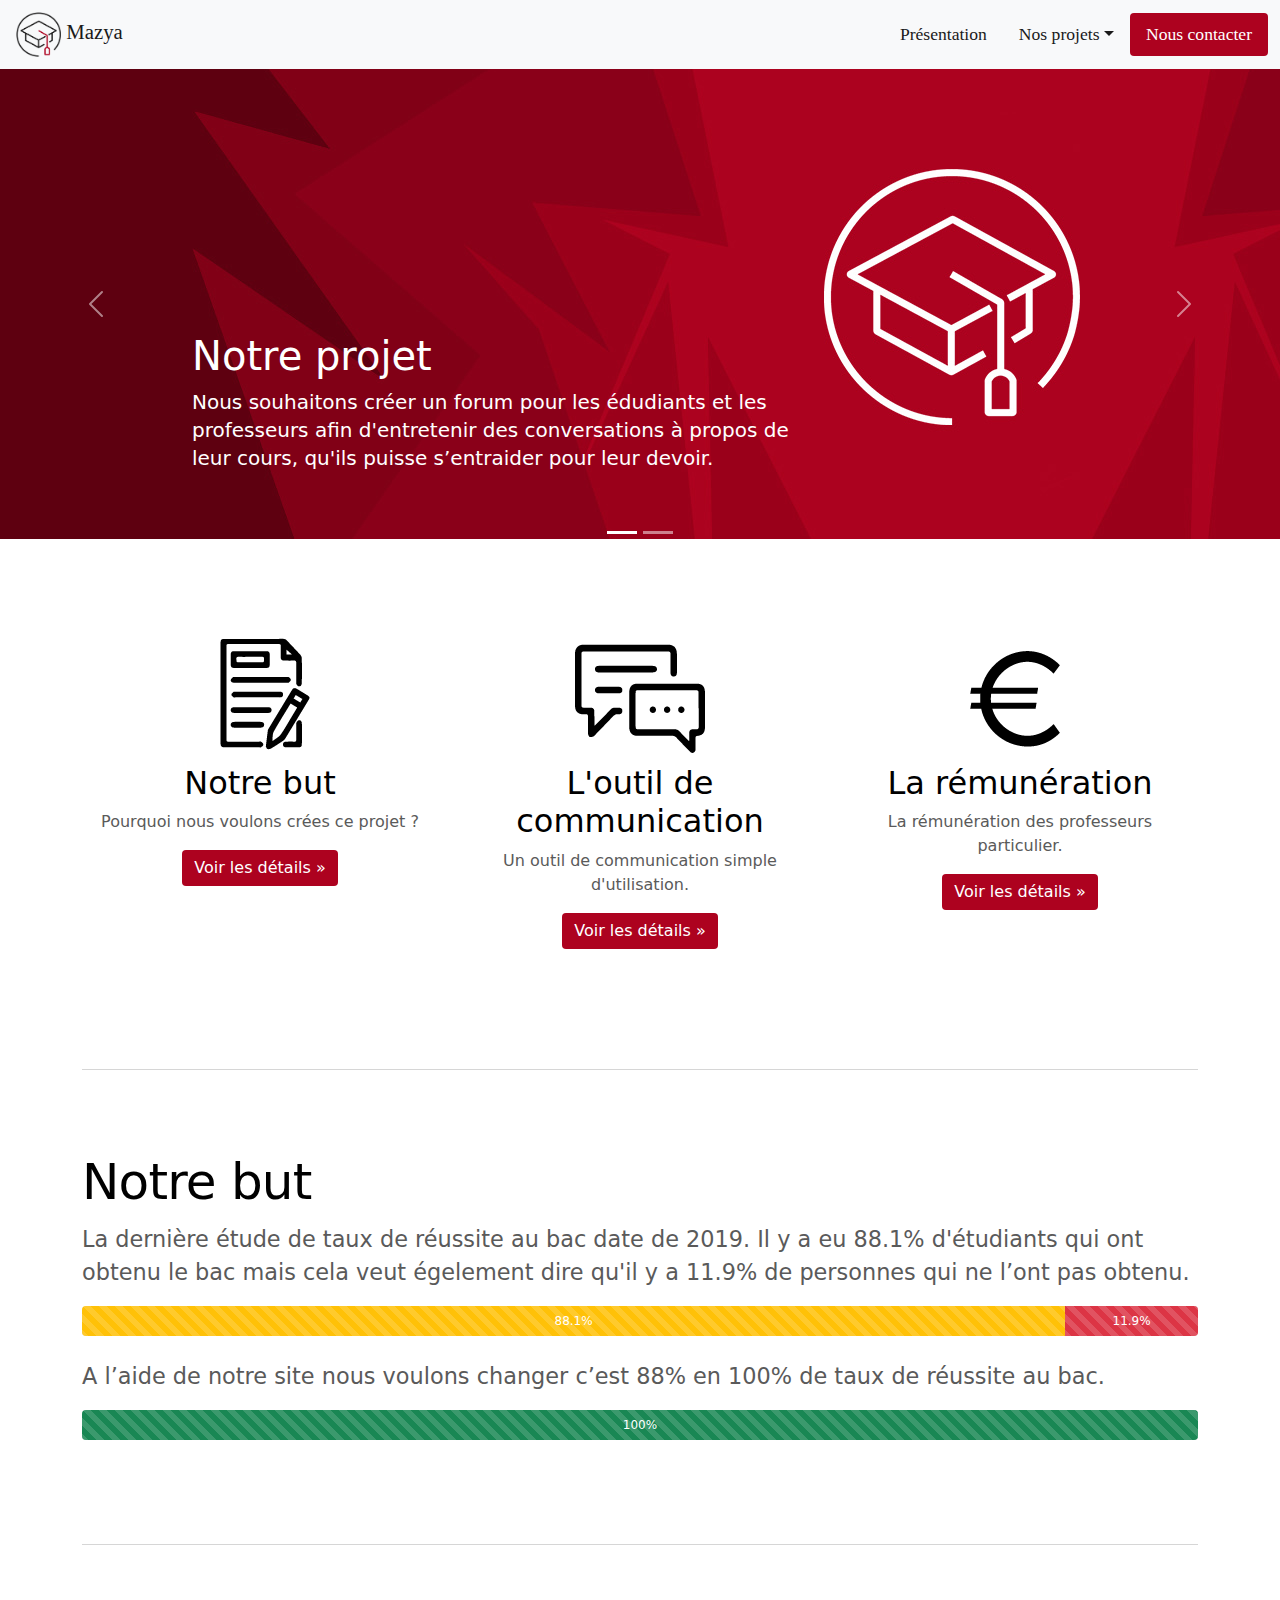
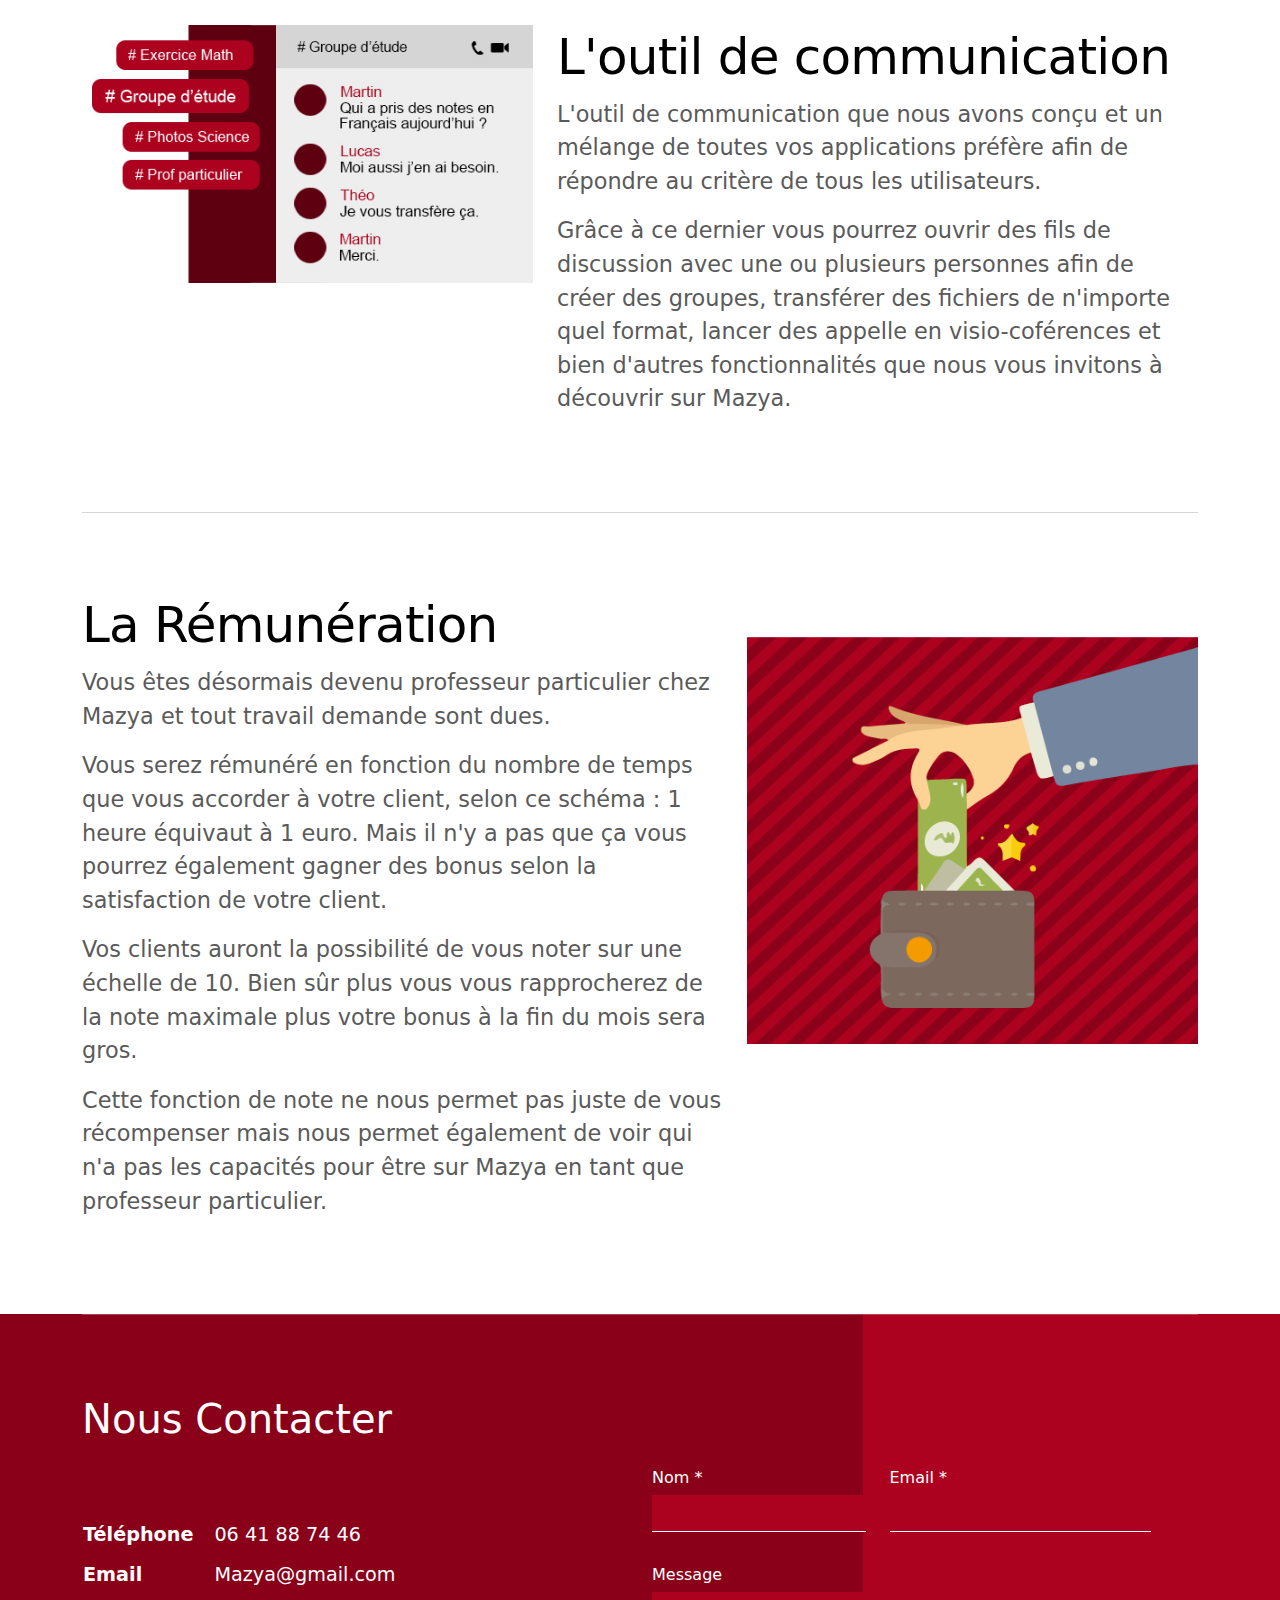
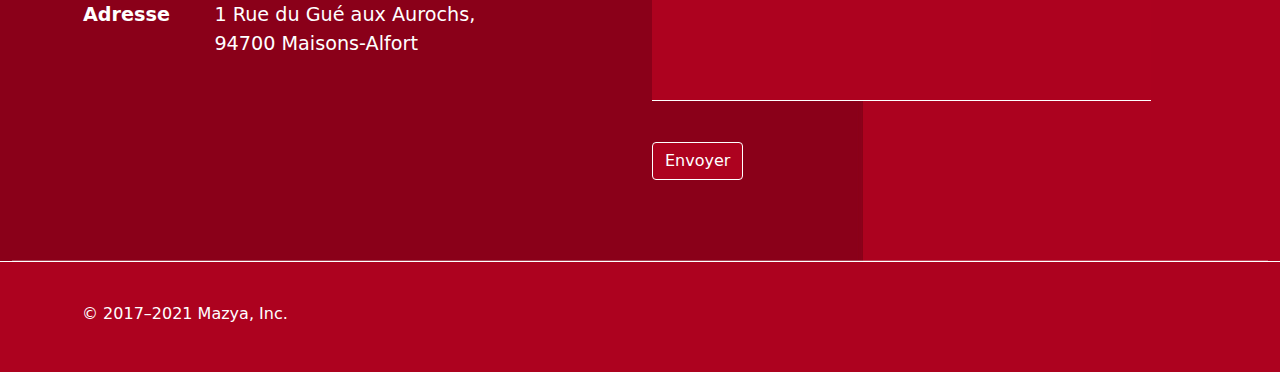
==== commit 141185ec: "Add files via upload" ====
--- a/index.html
+++ b/index.html
@@ -7,7 +7,8 @@
     <meta name="description" content="">
     <title>Mazya</title>
     <link rel="canonical" href="https://getbootstrap.com/docs/5.0/examples/carousel/">
-    <link href="Style.css" rel="stylesheet" >
+    <link href="bootstrap.min.css" rel="stylesheet">
+    <link href="style.css" rel="stylesheet">
 
     <style>
       .bd-placeholder-img {
@@ -266,6 +267,6 @@
   </footer>
 </main>
 </div>
-<script src="js/bootstrap.bundle.min.js"></script>
+  <script src="bootstrap.bundle.min.js"></script>
   </body>
 </html>
--- a/style.css
+++ b/style.css
@@ -0,0 +1,271 @@
+/* GLOBAL STYLES
+-------------------------------------------------- */
+/* Padding below the footer and lighter body text */
+
+body {
+  padding-top: 3rem;
+  color: #5a5a5a;
+}
+
+
+/* CUSTOMIZE THE CAROUSEL
+-------------------------------------------------- */
+
+/* Carousel base class */
+.carousel {
+  margin-bottom: 4rem;
+}
+/* Since positioning the image, we need to help out the caption */
+.carousel-caption {
+  bottom: 3rem;
+  z-index: 10;
+}
+
+/* Declare heights because of positioning of img element */
+.carousel-item {
+  height: 32rem;
+}
+.carousel-item > img {
+  position: absolute;
+  top: 0;
+  left: 0;
+  min-width: 100%;
+  height: 32rem; 
+}
+
+
+/* MARKETING CONTENT
+-------------------------------------------------- */
+
+/* Center align the text within the three columns below the carousel */
+.marketing .col-lg-4 {
+  margin-bottom: 1.5rem;
+  text-align: center;
+}
+.marketing h2 {
+  font-weight: 400;
+}
+/* rtl:begin:ignore */
+.marketing .col-lg-4 p {
+  margin-right: .75rem;
+  margin-left: .75rem;
+}
+/* rtl:end:ignore */
+
+
+/* Featurettes
+------------------------- */
+
+.featurette-divider {
+  margin: 5rem 0; /* Space out the Bootstrap <hr> more */
+}
+
+/* Thin out the marketing headings */
+.featurette-heading {
+  font-weight: 300;
+  line-height: 1.3;
+  /* rtl:remove */
+  letter-spacing: -.05rem;
+}
+
+
+/* RESPONSIVE CSS
+-------------------------------------------------- */
+
+@media (min-width: 40em) {
+  /* Bump up size of carousel content */
+  .carousel-caption p {
+    margin-bottom: 1.25rem;
+    font-size: 1.25rem;
+    line-height: 1.4;
+  }
+
+  .featurette-heading {
+    font-size: 50px;
+  }
+}
+
+@media (min-width: 62em) {
+  .featurette-heading {
+    margin-top: 0rem;
+  }
+}
+
+#navbar-brand-title
+{
+  color: #1a1a1a;
+  text-decoration: none;
+  font-size: 1.3em;
+  font-family: helvetica rounded; 
+  margin: -1px;
+  padding: 5px;
+
+}
+
+li a 
+{
+  color: #1a1a1a;
+  text-decoration: none;
+  font-size: 1.1em;
+  font-family: helvetica rounded;
+}
+
+li a:hover:not(.active) 
+{
+  color: #ad021f;
+}
+
+.active 
+{
+  color: #ad021f;
+}
+
+ #navbar-background
+ {
+  background-color: #ad021f;
+  color: white;
+ }
+
+ #navbar-background:hover:not(.active)
+ {
+  color: #ad021f;
+  background-color: #f8f9fa;
+ }
+
+#backgroud-carousel
+{
+  width: auto;
+  height: auto;
+}
+
+#background-button
+{
+  background-color: #ad021f;
+  border: none;
+}
+
+h2
+{
+  color: black;
+}
+
+#dropdown-item
+{
+  background-color: white;
+}
+
+#modal-text
+{
+  text-decoration: none;
+  font-size: 1.2em; 
+  color: black; 
+}
+
+label
+{
+  padding-top: 15px;
+  padding-bottom: 5px;
+}
+
+
+#table
+{
+  font-size: 1.2em;
+  color: white;
+}
+
+.td1
+{
+  padding-top: 70px;
+  padding-left: px;
+}
+
+.td2
+{
+  padding-top: 70px;
+  padding-left: 20px;
+}
+
+.td3
+{
+  padding-top: 10px;
+  padding-left: px;
+}
+
+.td4
+{
+  padding-left: 20px;
+  padding-top: 10px;
+}
+
+.form-control 
+{
+    border-radius: 0;
+    border-color: white;
+    border: none;
+    border-bottom: 1px solid;
+    background-color: #ad021f;
+    color: white;
+}
+
+.form-control:focus 
+{
+  border-bottom: 2px solid;
+  border-color: white;
+  background-color: #ad021f;
+  color: white;
+}
+
+
+#button-contact
+{
+  margin-top: 25px;
+  border: 1px solid;
+  color: white;
+  background-color: #ad021f;
+  border-color: white;
+}
+
+ #button-contact:hover:not(.active)
+ {
+  border-color: #ad021f;
+  background-color: white;
+  color: #ad021f;
+  border: 1px solid;
+ }
+
+textarea 
+{
+    resize: none;
+}
+
+#test2
+{
+  color: white;
+}
+
+#contact
+{
+  color: white;
+  background-image: 
+}
+
+.lead
+{
+  font-size: 1.4em;
+}
+
+footer
+{
+  padding-bottom: 30px; 
+  padding-top: 40px;
+  background-color: #ad021f;
+  color: white;
+}
+
+.featurette-divider2 
+{
+  margin-top: 5rem;
+  margin-bottom: .50px;
+  color: white
+}
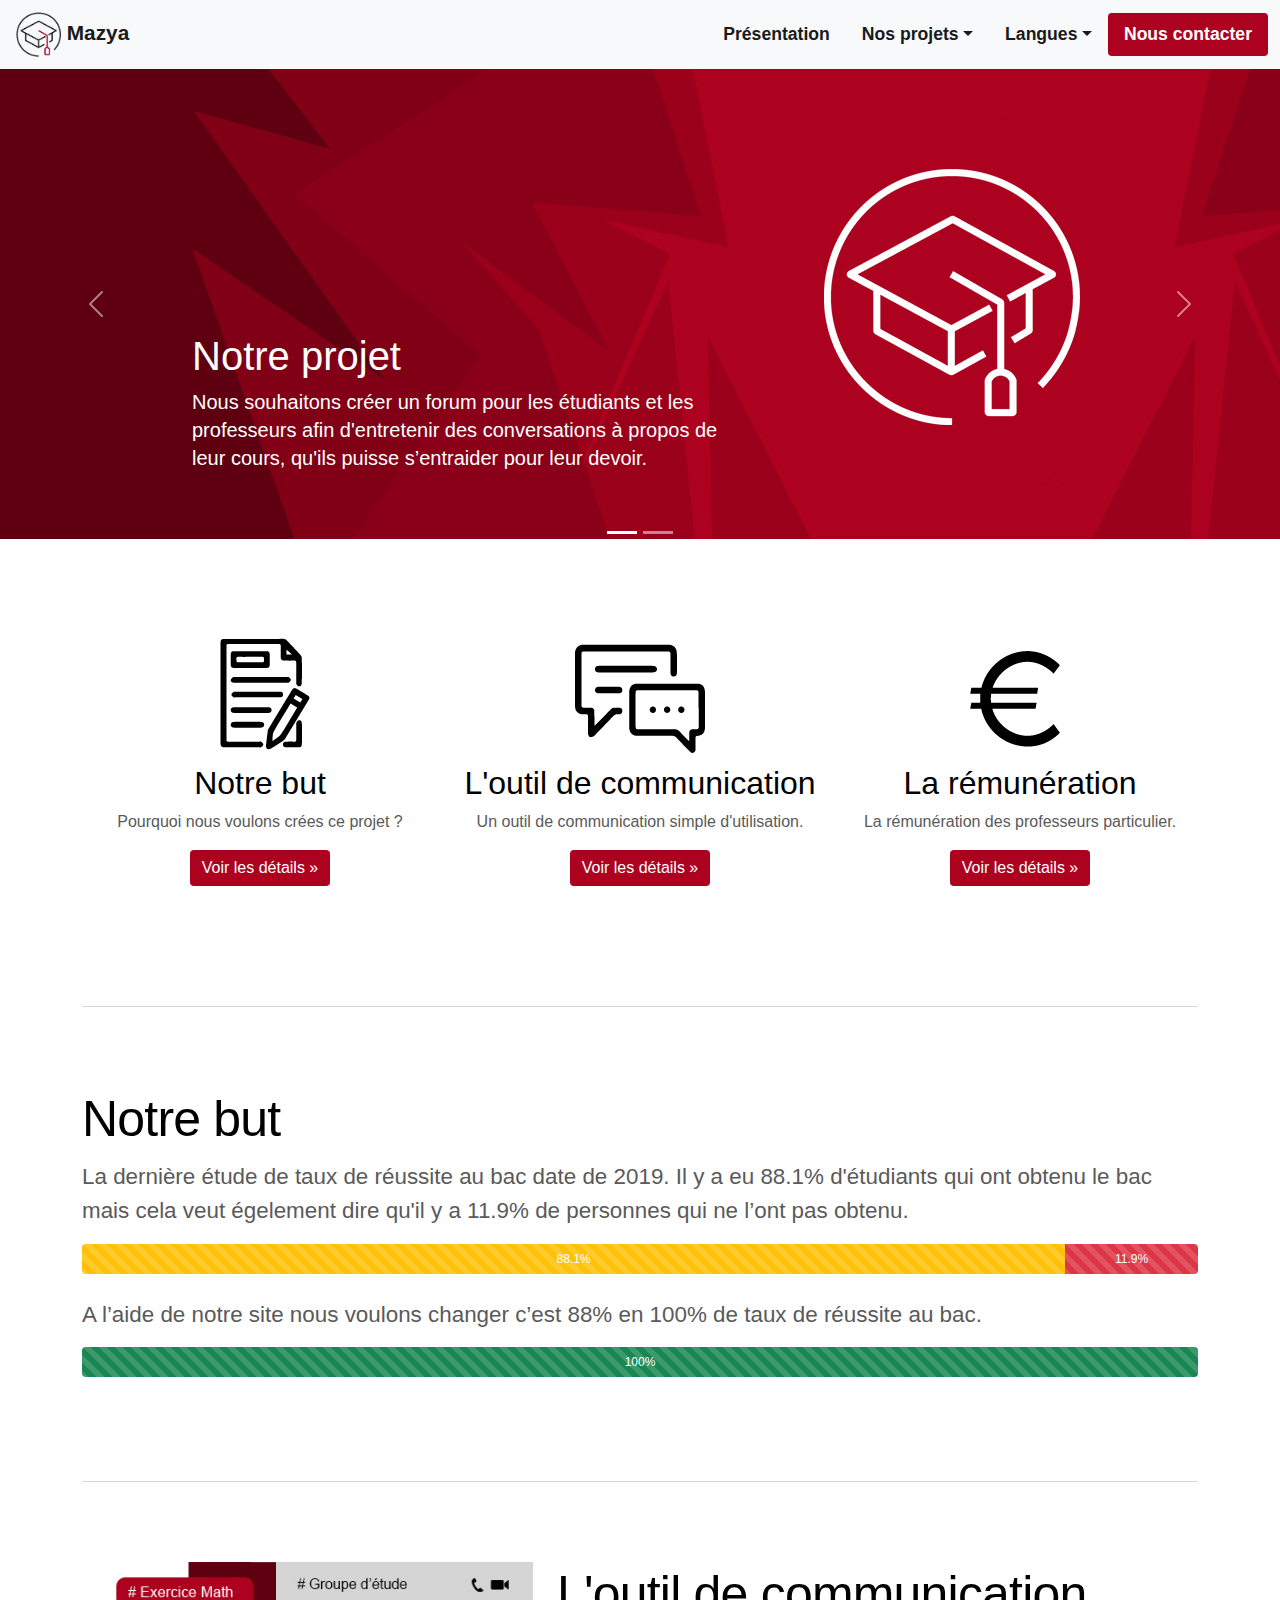
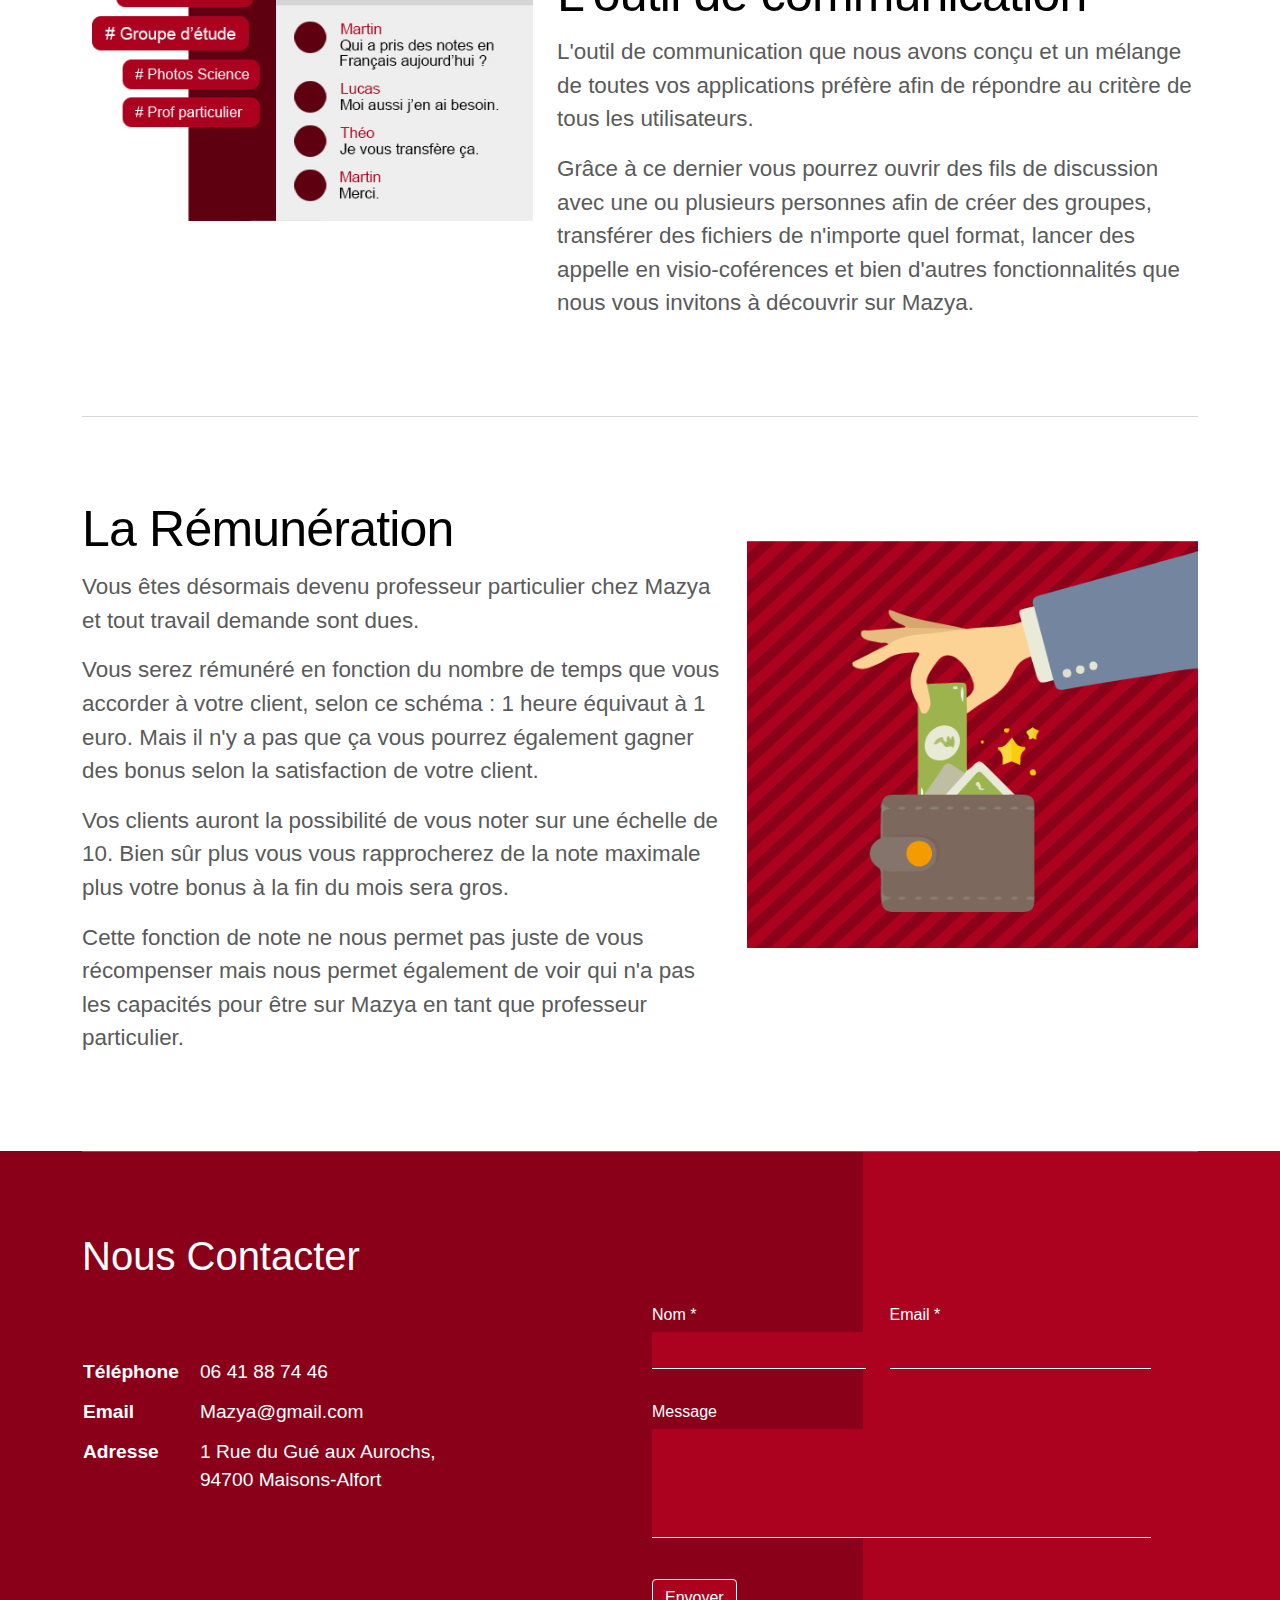
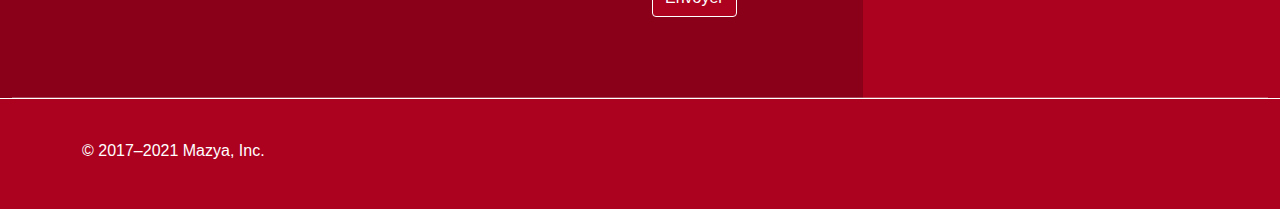
==== commit d4a43f2a: "Add files via upload" ====
--- a/index.html
+++ b/index.html
@@ -41,11 +41,24 @@
         <li class="nav-item dropdown">
           <a class="nav-link dropdown-toggle" href="#" id="dropdown01" data-bs-toggle="dropdown" aria-expanded="false">Nos projets</a>
             <ul class="dropdown-menu" aria-labelledby="dropdown01">
+              <b>
               <li><a class="dropdown-item" id="dropdown-item" href="#but">Notre but</a></li>
               <li><a class="dropdown-item" id="dropdown-item" href="#communication">Communication</a></li>
               <li><a class="dropdown-item" id="dropdown-item" href="#argent">Rémuneration</a></li>   
+              </b>
             </ul>
         </li>
+
+        <li class="nav-item dropdown">
+          <a class="nav-link dropdown-toggle" href="#" id="dropdown01" data-bs-toggle="dropdown" aria-expanded="false">Langues</a>
+            <ul class="dropdown-menu" aria-labelledby="dropdown01">
+              <b>
+              <li><a class="dropdown-item nav-link disabled" id="dropdown-item">Français</a></li>
+              <li><a class="dropdown-item" id="dropdown-item" href="index-en.html">Anglais</a></li>  
+              </b>
+            </ul>
+        </li>
+
         <li class="nav-item">
           <a class="nav-link"  id="navbar-background" href="#Nouscontacter">Nous contacter</a>
         </li>
@@ -68,7 +81,7 @@
         <div class="container">
           <div class="carousel-caption text-start">
             <h1>Notre projet</h1>          
-             <p>Nous souhaitons créer un forum pour les édudiants et les<br>
+             <p>Nous souhaitons créer un forum pour les étudiants et les<br>
               professeurs afin d'entretenir des conversations à propos de<br>
               leur cours, qu'ils puisse s’entraider pour leur devoir.</p>
           </div>
--- a/style.css
+++ b/style.css
@@ -5,6 +5,7 @@
 body {
   padding-top: 3rem;
   color: #5a5a5a;
+  font-family: arial, Helvetica, sans-serif;
 }
 
 
@@ -96,7 +97,8 @@
   color: #1a1a1a;
   text-decoration: none;
   font-size: 1.3em;
-  font-family: helvetica rounded; 
+  font-family: Helvetica; 
+  font-weight: bold;
   margin: -1px;
   padding: 5px;
 
@@ -107,7 +109,8 @@
   color: #1a1a1a;
   text-decoration: none;
   font-size: 1.1em;
-  font-family: helvetica rounded;
+  font-family: Helvetica;
+  font-weight: bold;
 }
 
 li a:hover:not(.active) 
@@ -152,6 +155,8 @@
 #dropdown-item
 {
   background-color: white;
+  font-family: Helvetica;
+  font-weight: bold;
 }
 
 #modal-text
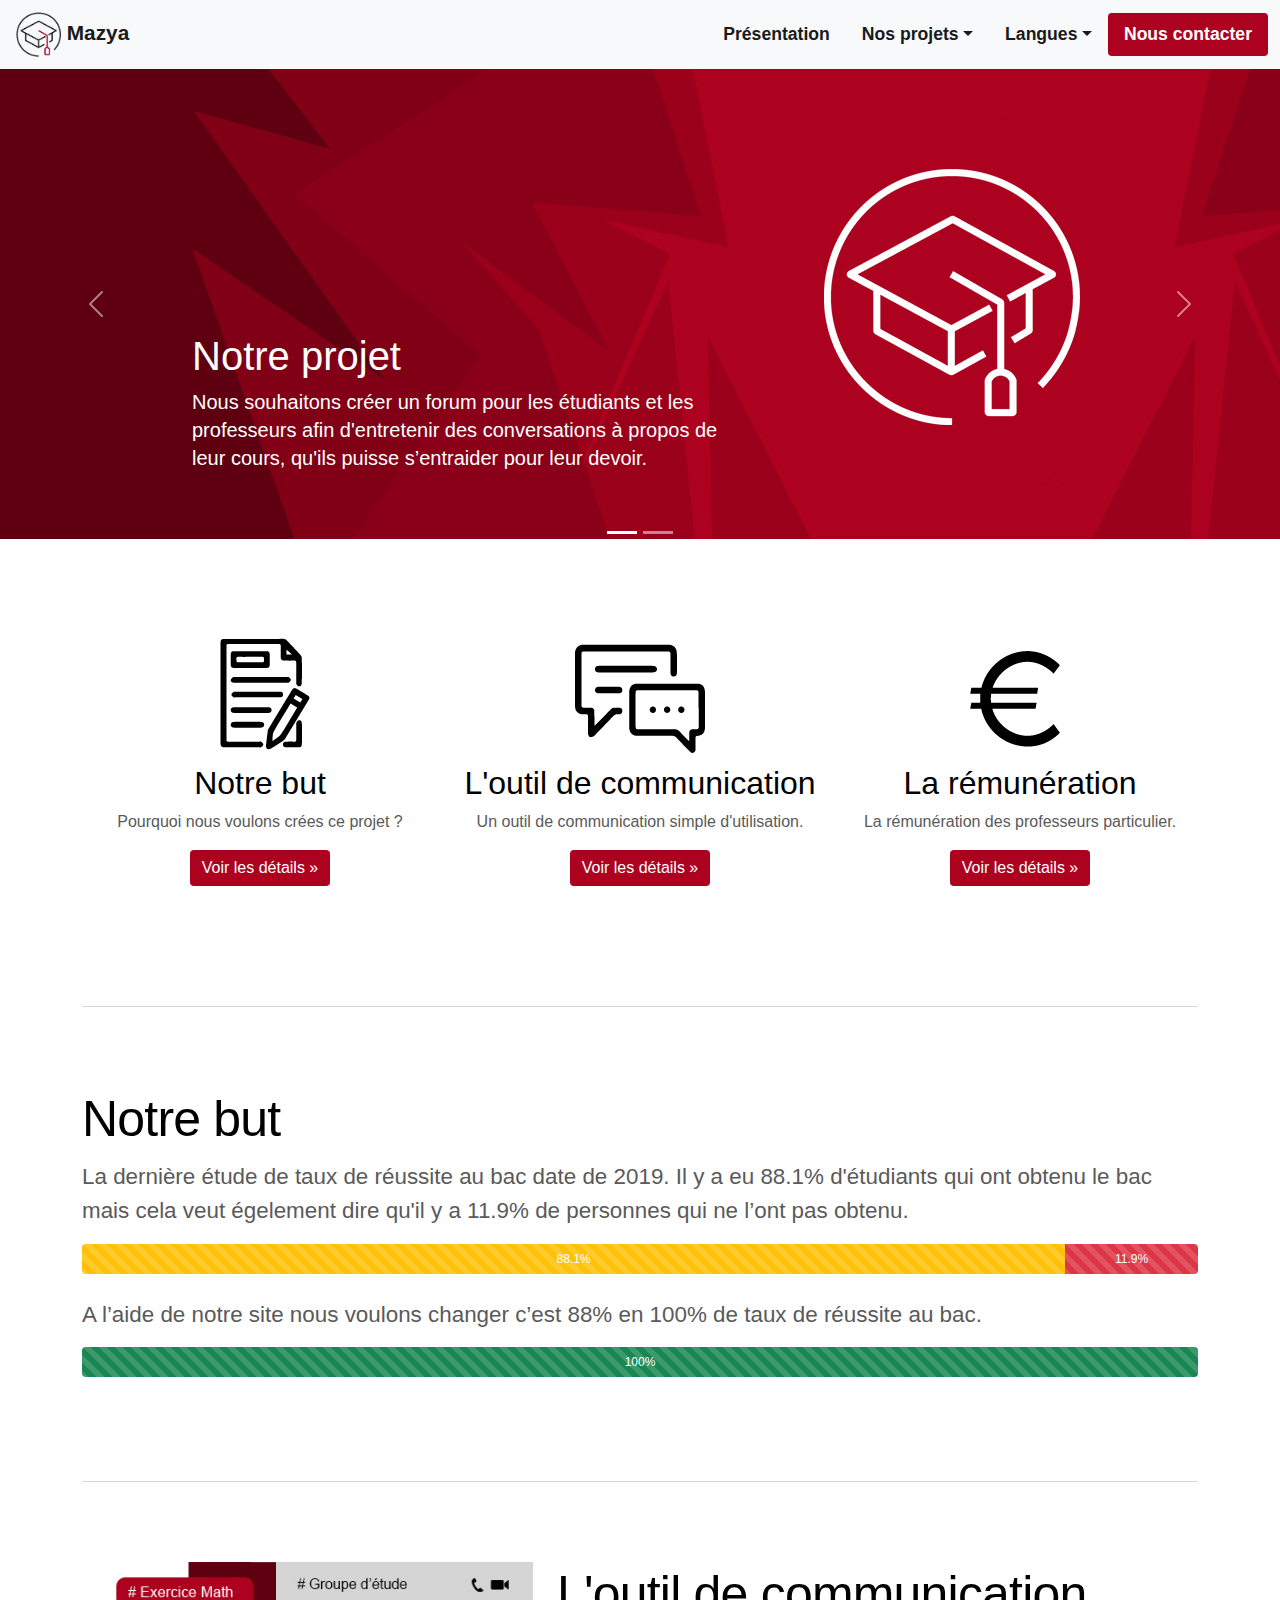
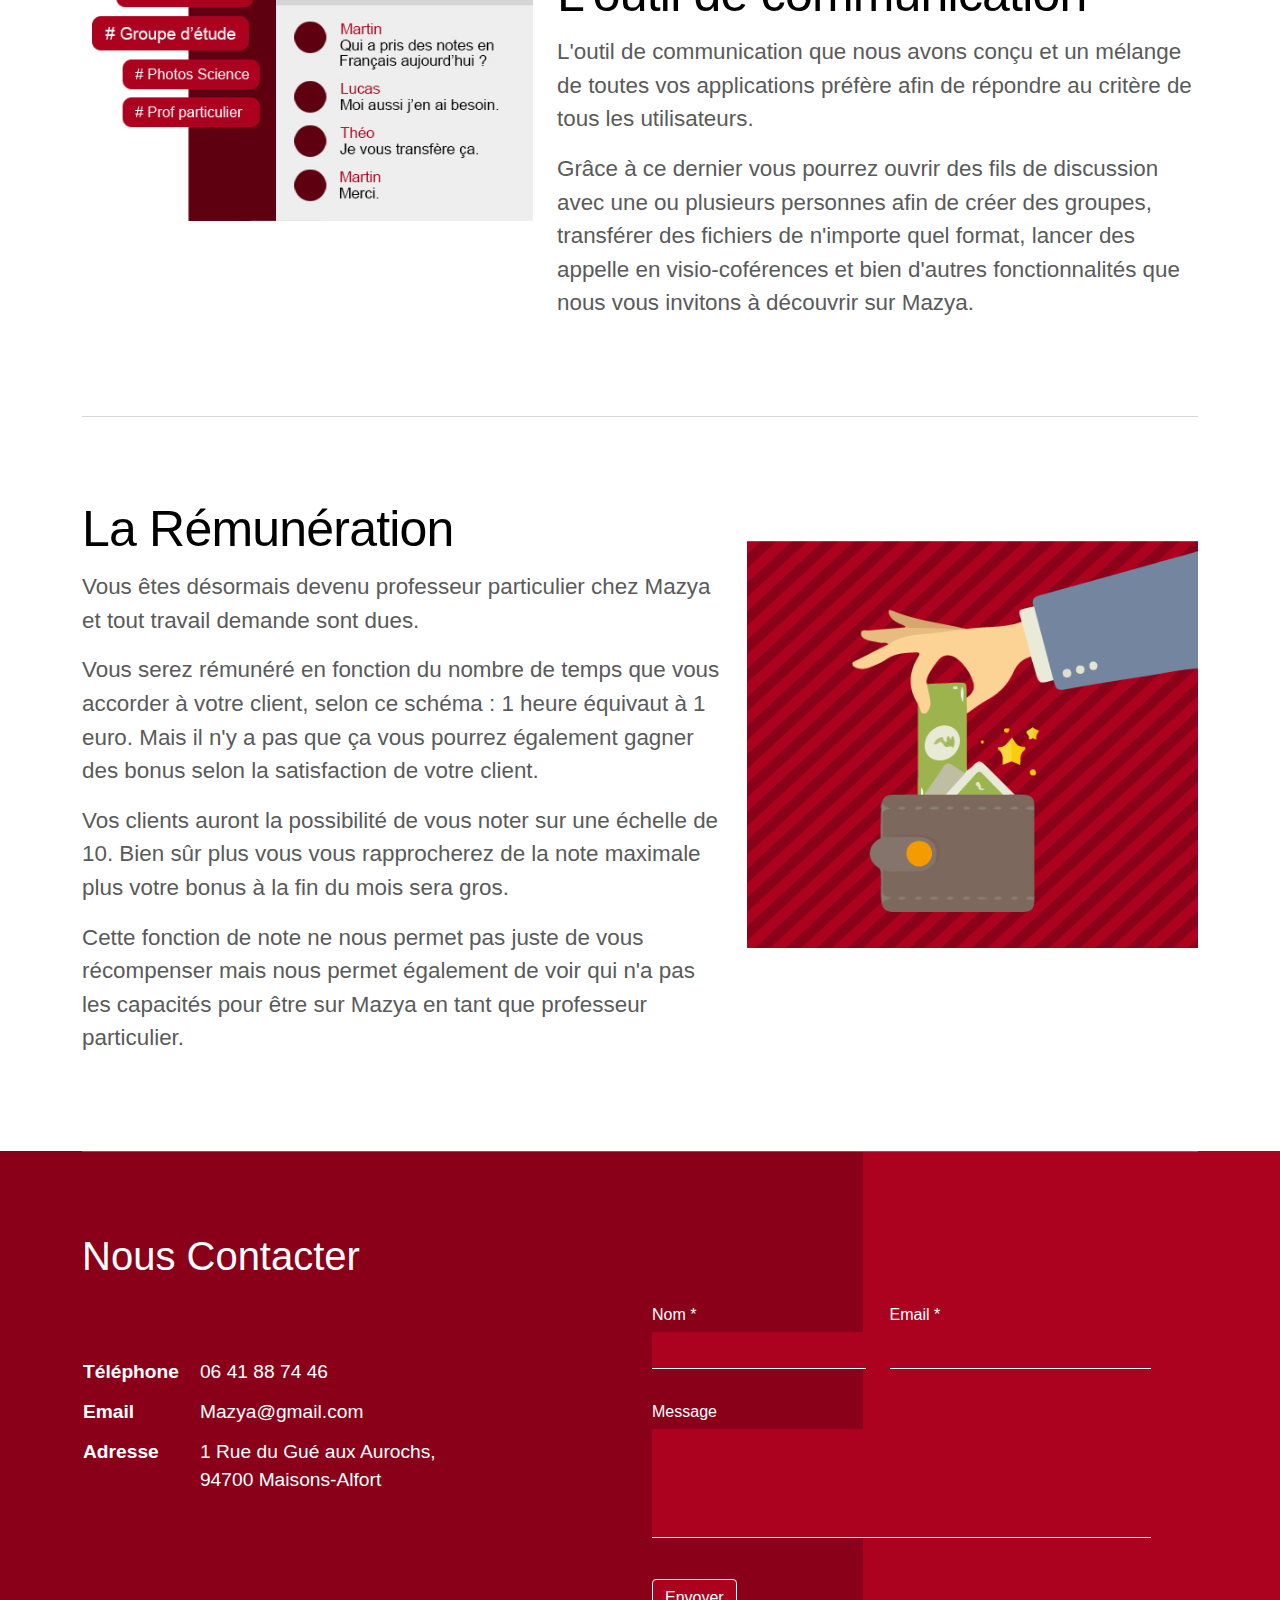
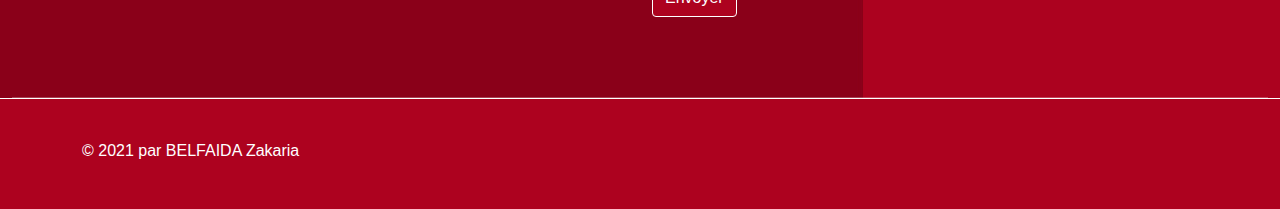
==== commit 6b622632: "Update index.html" ====
--- a/index.html
+++ b/index.html
@@ -276,7 +276,7 @@
 
   <!-- FOOTER -->
     <footer class="container-fluid">
-    <p class="container">&copy; 2017–2021 Mazya, Inc.</p>
+    <p class="container">&copy; 2021 par BELFAIDA Zakaria</p>
   </footer>
 </main>
 </div>
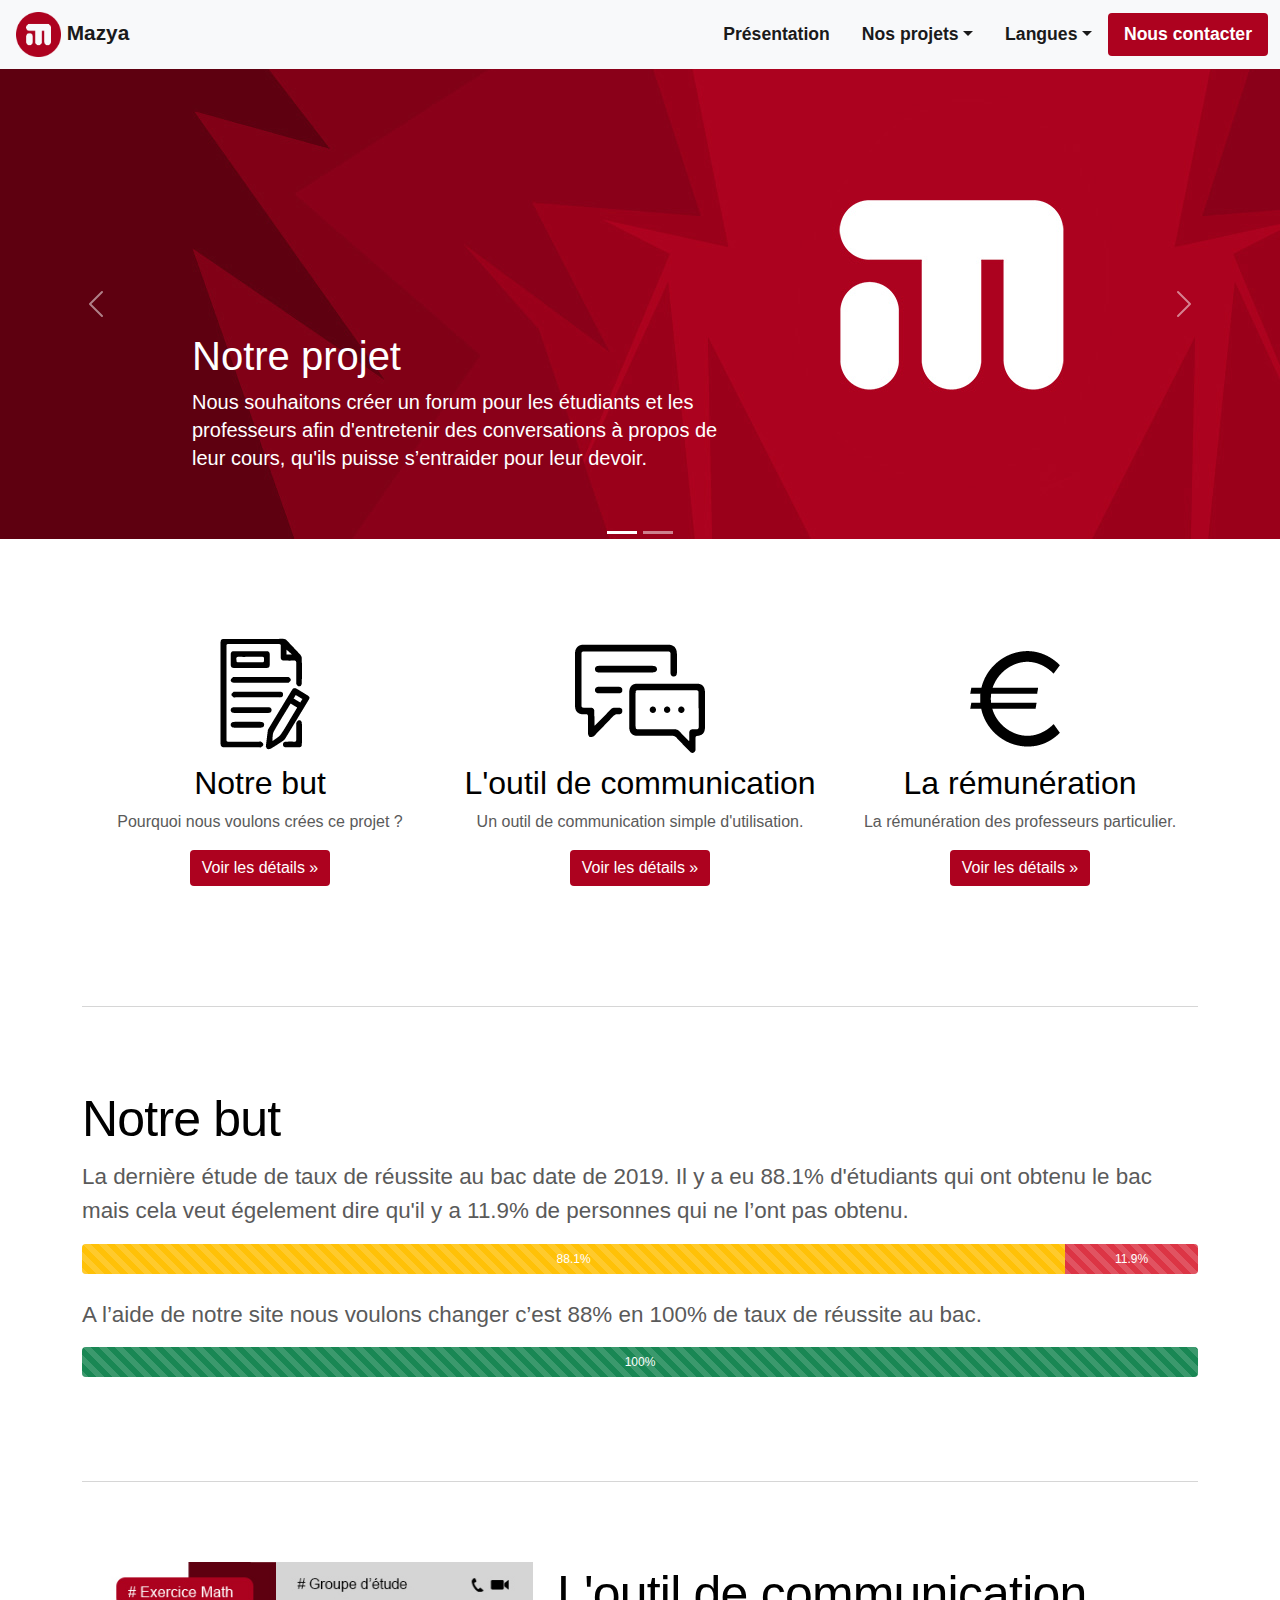
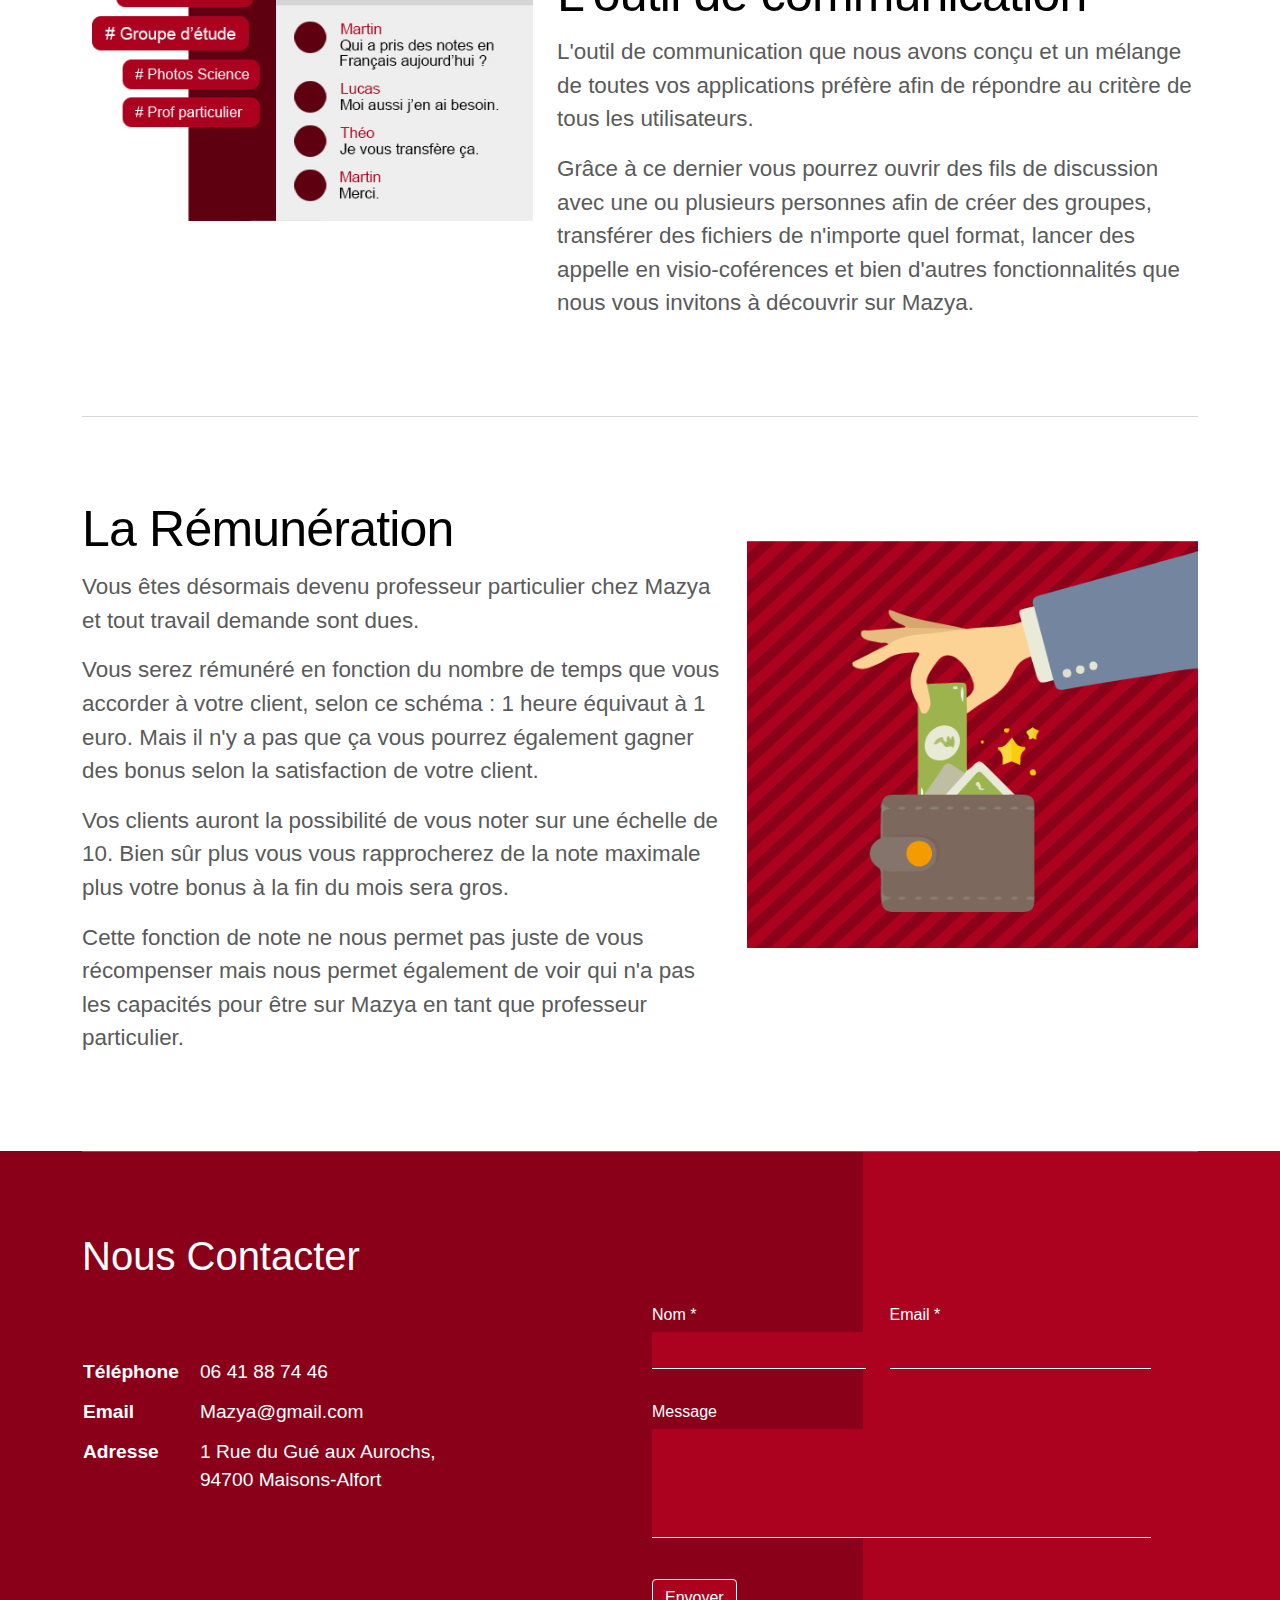
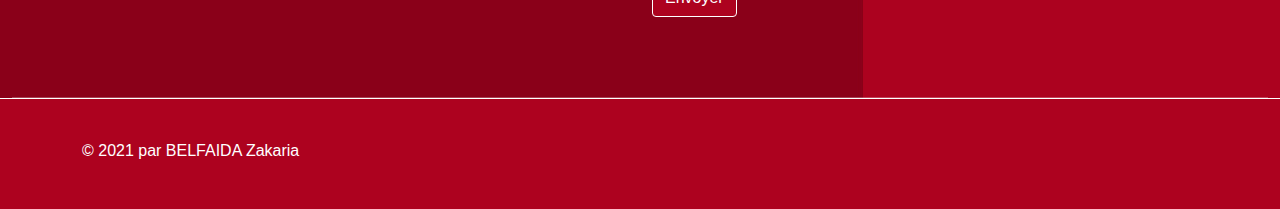
==== commit e665d48c: "Update index.html" ====
--- a/index.html
+++ b/index.html
@@ -6,6 +6,7 @@
     <meta name="viewport" content="width=device-width, initial-scale=1">
     <meta name="description" content="">
     <title>Mazya</title>
+    <link rel="icon" type="image/png" href="img/icon1.png" sizes="16x16">
     <link rel="canonical" href="https://getbootstrap.com/docs/5.0/examples/carousel/">
     <link href="bootstrap.min.css" rel="stylesheet">
     <link href="style.css" rel="stylesheet">
